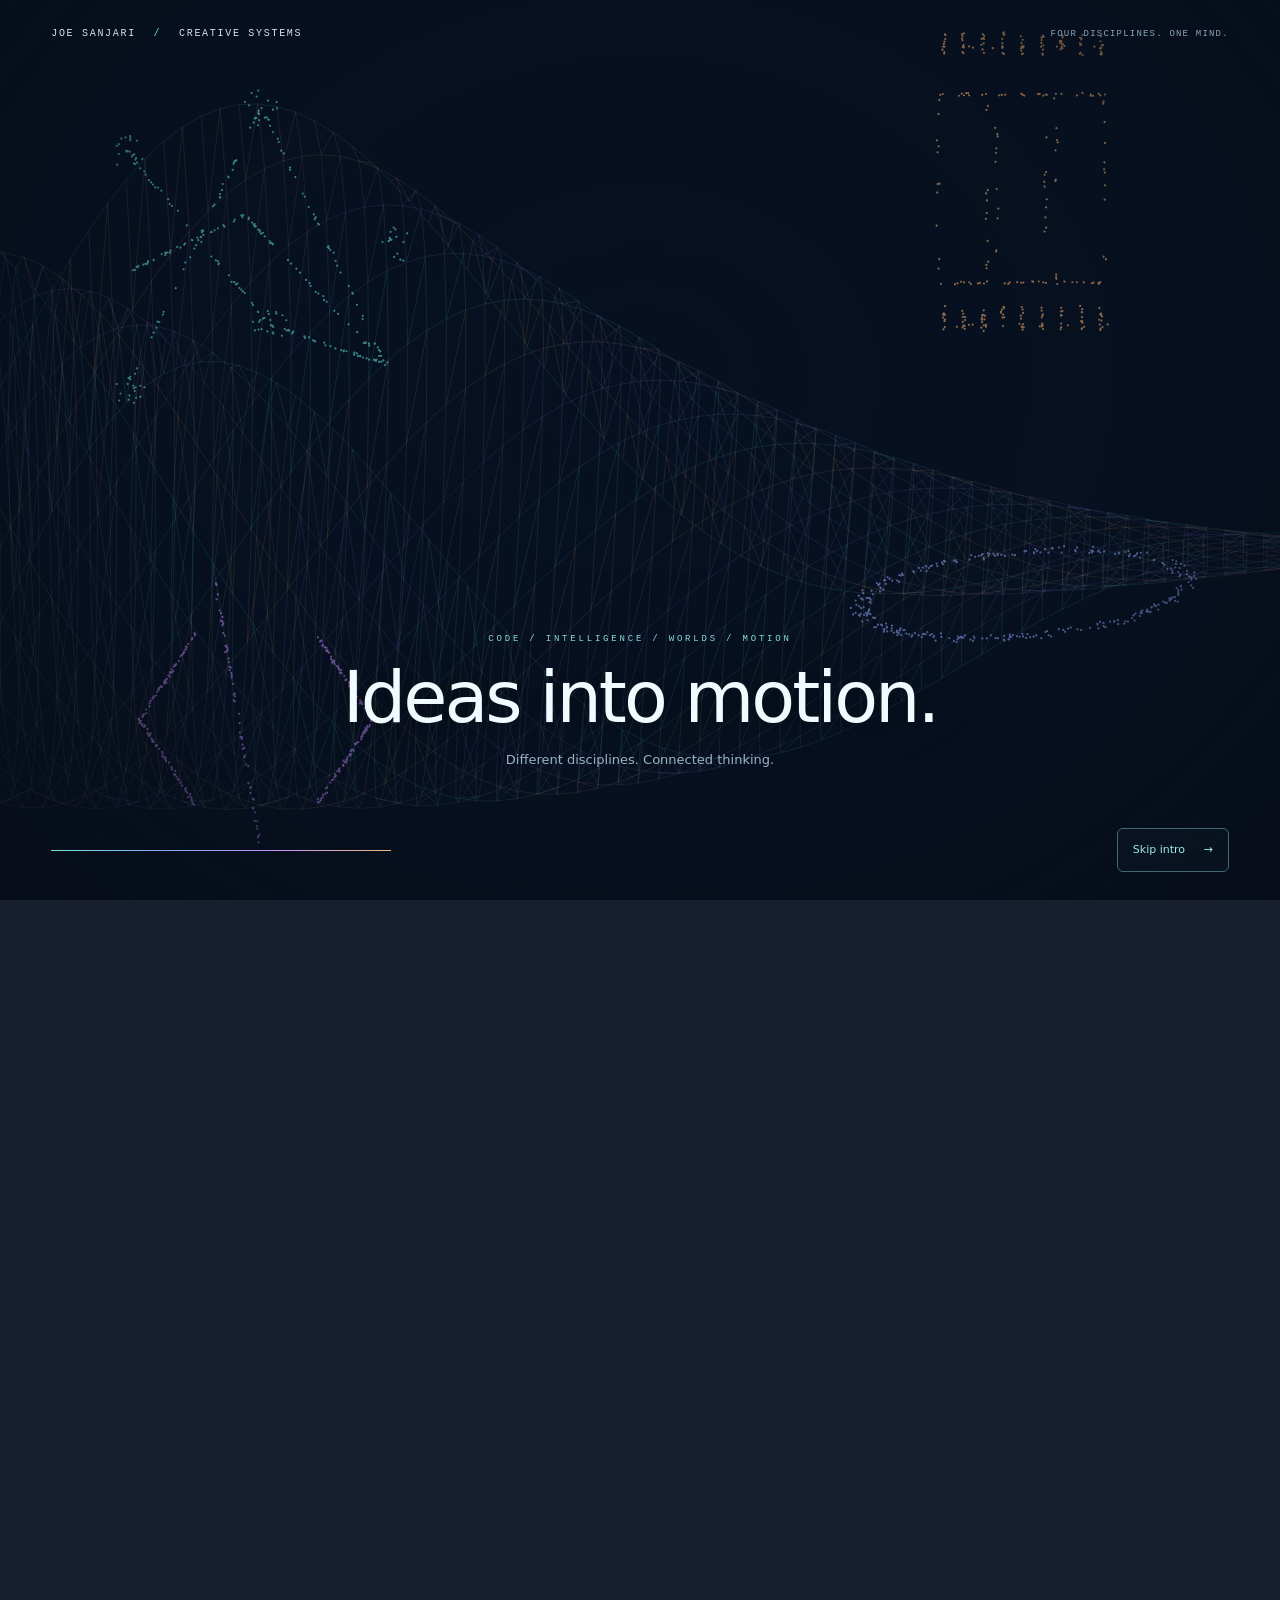
==== index.html @ c4d0b142 "Publish live VESPER PCR lab in Work with verified reference DNA import" ====
<!doctype html>
<html lang="en"><head><meta charset="utf-8"><meta name="viewport" content="width=device-width,initial-scale=1">
<style>html.intro-active{overflow:hidden;background:#151d2e}.intro-active .site-header,.intro-active main,.intro-active .site-footer,.intro-active .skip,.intro-active #gaby-fab{visibility:hidden}</style><script>(() => {
  let seen=false;try{seen=sessionStorage.getItem('joe_intro_seen_motion_v2')==='1';}catch{}
  window.__joeShowIntro=!location.hash&&!seen&&!matchMedia('(prefers-reduced-motion: reduce)').matches&&performance.getEntriesByType('navigation')[0]?.type!=='back_forward';
  if(window.__joeShowIntro)document.documentElement.classList.add('intro-active');
})();</script>
<title>Joe Sanjari — Python & AI Software Developer</title>
<meta name="description" content="Yousef (Joseph) Sanjari, Warsaw. Python development, AI and ML systems, practical problem solving and technical communication. Projects, experience and a general professional CV.">
<meta name="theme-color" content="#171e2e"><meta property="og:title" content="Joe Sanjari — Python & AI Software Developer"><meta property="og:description" content="Python development, AI systems and clear technical communication. Explore Joe’s work and general professional CV."><meta property="og:type" content="website"><meta property="og:url" content="https://josephsjr96.github.io/contact-card/">
<link rel="icon" href="data:image/svg+xml,%3Csvg xmlns='http://www.w3.org/2000/svg' viewBox='0 0 64 64'%3E%3Crect width='64' height='64' rx='14' fill='%2317181f'/%3E%3Ctext x='32' y='44' text-anchor='middle' font-family='Arial' font-size='38' fill='%23c5b5ff'%3EJ%3C/text%3E%3C/svg%3E">
<link rel="stylesheet" href="styles.css?v=20261107-motion2"><script defer src="waves.js?v=20261107-motion2"></script><script defer src="site-config.js?v=20261116-pcr"></script><script defer src="app.js?v=20261107-motion2"></script><script defer src="gaby.js?v=20261116-pcr"></script>
</head><body>
<canvas id="wave-field" aria-hidden="true"></canvas>
<section id="boot" hidden aria-label="Welcome to Joe’s portfolio">
<div class="intro-topline"><p>JOE SANJARI <span>/</span> CREATIVE SYSTEMS</p><span class="intro-edition">FOUR DISCIPLINES. ONE MIND.</span></div>
<div class="discipline-stage" aria-hidden="true">
<figure class="discipline-card discipline-ai"><div class="discipline-card-top"><span>01 / INTELLIGENCE</span><span>✦</span></div><div class="discipline-visual"><img src="media/simon.jpg" width="960" height="540" alt="" decoding="async"><svg viewBox="0 0 100 100"><path d="M20 25 50 15 80 30 75 75 35 85 20 25 75 75 50 15 35 85 80 30 20 25M50 15 48 50 80 30M20 25 48 50 35 85M48 50 75 75"/><g><circle cx="20" cy="25" r="4"/><circle cx="50" cy="15" r="4"/><circle cx="80" cy="30" r="4"/><circle cx="75" cy="75" r="4"/><circle cx="35" cy="85" r="4"/><circle cx="48" cy="50" r="6"/></g></svg></div><figcaption><span>AI &amp; ML</span><small>Models · Inference · Evaluation</small></figcaption></figure>
<figure class="discipline-card discipline-game"><div class="discipline-card-top"><span>02 / PLAY</span><span>↗</span></div><div class="discipline-visual"><img src="media/space-duel/combat.webp" width="1024" height="768" alt="" decoding="async"><svg viewBox="0 0 100 100"><circle cx="50" cy="50" r="25"/><ellipse cx="50" cy="50" rx="45" ry="13" transform="rotate(-25 50 50)"/><path d="m51 25 12 36-13-6-12 8Z"/></svg></div><figcaption><span>Game design</span><small>Systems · Worlds · Game feel</small></figcaption></figure>
<figure class="discipline-card discipline-code"><div class="discipline-card-top"><span>03 / BUILD</span><span>⌘</span></div><div class="discipline-visual"><img src="media/mlops.jpg" width="960" height="540" alt="" decoding="async"><svg viewBox="0 0 100 100"><path d="M32 25 8 50l24 25M68 25l24 25-24 25M61 15 39 85"/></svg></div><figcaption><span>Software</span><small>Python · APIs · Interfaces</small></figcaption></figure>
<figure class="discipline-card discipline-motion"><div class="discipline-card-top"><span>04 / EXPRESSION</span><span>▷</span></div><div class="discipline-visual"><img src="media/water-tank.jpg" width="960" height="540" alt="" decoding="async"><svg viewBox="0 0 100 100"><rect x="9" y="20" width="82" height="60" rx="3"/><path d="M9 33h82M9 67h82M23 20v13m18-13v13m18-13v13m18-13v13M23 67v13m18-13v13m18-13v13m18-13v13m-35-42 19 12-19 12Z"/></svg></div><figcaption><span>Visual stories</span><small>Motion · Diagrams · Communication</small></figcaption></figure>
</div>
<div class="intro-content"><p class="intro-kicker">CODE / INTELLIGENCE / WORLDS / MOTION</p><h2>Ideas into motion.</h2><p class="intro-detail">Different disciplines. Connected thinking.</p></div>
<div class="intro-bottom"><div class="intro-line" aria-hidden="true"></div><button id="intro-skip" type="button">Skip intro <span aria-hidden="true">→</span></button></div>
</section><script>/* A finite welcome, replayable without blocking deep links or reduced motion. */
(() => {
  const intro=document.getElementById('boot'),skip=document.getElementById('intro-skip');
  if(!intro||!skip)return;
  let closed=true,timer=0,returnFocus=null;
  const content=()=>document.querySelectorAll('.site-header,main,.site-footer');
  function lock(){if(!closed)content().forEach(el=>el.inert=true);}
  function dismiss(){
    if(closed)return;closed=true;clearTimeout(timer);
    const hadFocus=intro.contains(document.activeElement);
    intro.hidden=true;document.documentElement.classList.remove('intro-active');
    if(window.__portfolioIntro)window.__portfolioIntro.active=false;
    content().forEach(el=>el.inert=false);
    if(hadFocus)(returnFocus?.isConnected?returnFocus:document.querySelector('.brand'))?.focus({preventScroll:true});
  }
  function open(){
    if(!closed||matchMedia('(prefers-reduced-motion: reduce)').matches)return;
    closed=false;returnFocus=document.activeElement;intro.hidden=false;
    document.documentElement.classList.add('intro-active');
    window.__portfolioIntro={start:performance.now(),duration:6500,active:true};
    try{sessionStorage.setItem('joe_intro_seen_motion_v2','1');}catch{}
    lock();timer=setTimeout(dismiss,6500);
  }
  skip.onclick=dismiss;
  document.addEventListener('keydown',event=>{if(event.key==='Escape')dismiss();});
  document.addEventListener('DOMContentLoaded',lock,{once:true});
  window.addEventListener('hashchange',dismiss);
  window.addEventListener('portfolio:replay-intro',open);
  matchMedia('(prefers-reduced-motion: reduce)').addEventListener('change',event=>{if(event.matches)dismiss();});
  if(window.__joeShowIntro)open();
})();
</script>
<a class="skip" href="#main">Skip to content</a>
<header class="site-header"><div class="container header-inner"><a class="brand" href="#contact"><span class="brand-mark" aria-hidden="true">JS /</span>Joe Sanjari</a><nav aria-label="Main navigation"><a href="#contact">Contact</a><a href="#work">Work</a><a href="#films">Films</a><a href="#cv">CV</a></nav></div></header>
<main id="main" class="container">
<section class="hero" id="contact" aria-labelledby="intro-heading"><div><p class="eyebrow">Python development · AI systems · Problem solving</p><h1 id="intro-heading">Complex problems.<br><span>Useful software.</span></h1><p class="intro">I&#x27;m Yousef (Joseph) Sanjari, a Python and AI developer based in Warsaw. I turn complex technical problems into working tools: APIs, model evaluation systems and interactive applications. My background in IT support keeps the focus on solving the problem and making the result useful to people.</p><div class="actions"><a class="button primary" href="#work">Explore my work <span aria-hidden="true">→</span></a><a class="button" href="cv.pdf" download="Yousef_Sanjari_CV.pdf">Download CV <span aria-hidden="true">↓</span></a></div></div><aside class="contact-card" aria-label="Contact Joe"><h2>Let's talk</h2><p>For roles, projects or a conversation.</p><a href="mailto:josephsanjari1996@gmail.com">Email Joe</a><a href="https://wa.me/48730504025?text=Hi%20Joe%2C%20I%20saw%20your%20portfolio." target="_blank" rel="noopener noreferrer">WhatsApp ↗</a><a href="https://linkedin.com/in/yousef-sanjari-712947207" target="_blank" rel="noopener noreferrer">LinkedIn ↗</a><a href="https://github.com/Josephsjr96" target="_blank" rel="noopener noreferrer">GitHub ↗</a><p class="location">Warsaw, Poland<br><a href="tel:+48730504025">+48 730 504 025</a></p></aside></section>
<section class="content-section" aria-labelledby="strengths-heading"><div class="section-head"><div><h2 id="strengths-heading">What I bring</h2><p>Three strengths that connect my work across software, AI and IT support.</p></div></div><div class="strength-grid"><article class="strength"><h3>Practical problem solving</h3><p>I trace problems through hardware, software and workflows. That approach connects my IT support experience with the developer tools and applications I build today.</p></article><article class="strength"><h3>Systems thinking</h3><p>I connect APIs, data, model evaluation and interfaces, with tests and validation that make it clear what works and what still needs review.</p></article><article class="strength"><h3>Clear technical communication</h3><p>I make complex work easier to understand through dashboards, documentation and visual explainers, drawing on experience helping people with different technical backgrounds.</p></article></div></section>
<section class="content-section" id="work" aria-labelledby="work-heading"><div class="section-head"><div><h2 id="work-heading">Selected work</h2><p>Software development, AI systems and visual communication. Each project shows what I built, how I approached the problem and the scope of the results.</p></div></div><div class="project-grid"><article class="project" id="proj-pcr"><p class="kind">Interactive science &amp; risk analysis</p><h3>VESPER PCR Laboratory</h3><p>A working browser laboratory for loading DNA sequences, exploring simulated PCR/qPCR signals and testing how failed controls invalidate results.</p><p class="note">Imports single-record FASTA or DNA text · Educational simulation; specialist evaluation pending.</p><ul class="tags" aria-label="Technologies and skills"><li>JavaScript</li><li>DNA / FASTA</li><li>Simulation</li><li>Risk analysis</li></ul><a href="samples/pcr/">Open live laboratory <span aria-hidden="true">→</span></a></article><article class="project" id="proj-mlops"><p class="kind">Dashboards &amp; model monitoring</p><h3>Research ML Platform</h3><p>A Streamlit dashboard and Python services for tracking model versions, evaluation results and canary deployments.</p><p class="note">Research prototype · Local validation is separate from production readiness.</p><ul class="tags" aria-label="Technologies and skills"><li>Python</li><li>SQL/SQLite</li><li>Streamlit</li><li>Prometheus</li></ul><a href="samples/research-ml-platform/">Read the case study <span aria-hidden="true">→</span></a></article><article class="project" id="proj-animation"><p class="kind">Creative production tools</p><h3>Animation Production Workspace</h3><p>Flask workflows for storyboards, shots and schedules, alongside a React/TypeScript/PixiJS scene-editor prototype with undo/redo and validated project import/export.</p><p class="note">Production workspace and editor prototypes · Features and validation scope are documented separately.</p><ul class="tags" aria-label="Technologies and skills"><li>Python</li><li>Flask</li><li>React</li><li>TypeScript</li><li>PixiJS</li></ul><a href="https://github.com/Josephsjr96/Animating-platform" target="_blank" rel="noopener noreferrer">View on GitHub <span aria-hidden="true">↗</span><span class="sr-only"> (opens in a new tab)</span></a></article><article class="project" id="proj-rulebox"><p class="kind">Local developer tools</p><h3>Rulebox</h3><p>A Python and SQLite instruction manager with a browser interface, reviewed file updates, backups and stale-preview checks.</p><ul class="tags" aria-label="Technologies and skills"><li>Python</li><li>SQLite</li><li>JavaScript</li></ul><a href="https://github.com/Josephsjr96/rulebox" target="_blank" rel="noopener noreferrer">View on GitHub <span aria-hidden="true">↗</span><span class="sr-only"> (opens in a new tab)</span></a></article></div><details class="more-projects"><summary>More projects</summary><div class="project-grid"><article class="project" id="proj-simon"><p class="kind">Distributed AI · Team project</p><h3>SIMON</h3><p>Contributed to inference workflows across different hardware, signed output receipts and experiments on AMD MI300X.</p><p class="note">A receipt binds a node to its answer; it does not prove which model executed.</p><ul class="tags" aria-label="Technologies and skills"><li>LLM inference</li><li>Verification</li><li>Performance analysis</li></ul><a href="https://github.com/Josephsjr96/SIMON" target="_blank" rel="noopener noreferrer">View on GitHub <span aria-hidden="true">↗</span><span class="sr-only"> (opens in a new tab)</span></a></article><article class="project" id="proj-data-explorer"><p class="kind">Data analysis &amp; reporting</p><h3>Data Explorer</h3><p>A Python dashboard that cleans movie data and presents genre comparisons, summary statistics and ranked tables.</p><p class="note">Academic project · Real movie titles; simulated ratings and financial data.</p><ul class="tags" aria-label="Technologies and skills"><li>Python</li><li>Pandas</li><li>NumPy</li><li>PySide6</li></ul><a href="samples/data-explorer/">Read the case study <span aria-hidden="true">→</span></a></article><article class="project" id="proj-translator"><p class="kind">NLP evaluation &amp; research</p><h3>Multilingual Poetic Translator</h3><p>A research application comparing Persian, German and Polish translations through model outputs, metrics and structured human ratings.</p><p class="note">Engineering tests establish version integrity; linguistic quality review is separate.</p><ul class="tags" aria-label="Technologies and skills"><li>Python</li><li>NLLB-200</li><li>SQLite</li><li>Human evaluation</li></ul><a href="https://github.com/Josephsjr96/NLP-project-Multilanguage-poetic-translator" target="_blank" rel="noopener noreferrer">View on GitHub <span aria-hidden="true">↗</span><span class="sr-only"> (opens in a new tab)</span></a></article><article class="project" id="proj-videos"><p class="kind">Visual communication</p><h3>Technical Explainer Videos</h3><p>Created motion-graphics explainers for MLOps, SIMON and AI Behavior Lab, using animated diagrams, metric panels and captions to explain technical workflows.</p><p class="note">Watch SIMON, Canary MLOps and Water Tank in Project Films.</p><ul class="tags" aria-label="Technologies and skills"><li>Data storytelling</li><li>Motion graphics</li><li>Technical communication</li></ul><a href="#films">Watch project films <span aria-hidden="true">→</span></a></article><article class="project" id="proj-polish"><p class="kind">Language learning</p><h3>Polish A1</h3><p>An offline-capable learning app with everyday dialogues, grammar notes, pronunciation and quizzes.</p><ul class="tags" aria-label="Technologies and skills"><li>JavaScript</li><li>PWA</li><li>Education</li></ul><a href="https://github.com/Josephsjr96/PolishA1-app" target="_blank" rel="noopener noreferrer">View on GitHub <span aria-hidden="true">↗</span><span class="sr-only"> (opens in a new tab)</span></a></article></div></details><section class="game-design" id="game-design" aria-labelledby="game-design-heading"><div class="game-section-head"><div><p class="eyebrow">Interactive experiences</p><h3 id="game-design-heading">Game design</h3></div><p>Where systems, visual storytelling and player experience meet.</p></div><article class="game-project" id="proj-space-duel" aria-labelledby="space-duel-heading"><div class="game-feature-grid"><div class="game-copy"><p class="kind">Independent game project · Desktop arcade</p><h4 id="space-duel-heading">Space Ship Duel</h4><p class="game-tagline">One pilot. Six worlds.<br>A reason to keep flying.</p><p>A Python/Pygame space shooter that connects responsive combat, weapon progression and a six-world frontier journey. Built around readable action, a cinematic opening and clear objectives between encounters.</p><ul class="tags" aria-label="Game technologies and skills"><li>Python</li><li>Pygame CE</li><li>Game design</li><li>Procedural VFX</li></ul><div class="actions"><a class="button primary" href="samples/space-duel/">Read the case study <span aria-hidden="true">→</span></a></div><p class="game-role"><strong>My role</strong>Gameplay programming, interface design, visual direction and testing.</p></div><figure class="game-hero-image"><a href="media/space-duel/combat.webp" target="_blank" rel="noopener noreferrer" aria-label="Open full-size Space Ship Duel combat screenshot (opens in a new tab)"><img src="media/space-duel/combat.webp" width="1024" height="768" loading="lazy" decoding="async" alt="Space Ship Duel in play: a blue interceptor faces three enemy ships above Aurelia, with weapons, hull and sector progress in the HUD."></a><figcaption>Actual Pygame render · Aurelia orbital combat</figcaption></figure></div><div class="game-principles"><div><h5>Combat with clarity</h5><p>Staggered enemy arrivals, separated flight lanes, shields and readable weapon effects keep the action understandable.</p></div><div><h5>A connected player journey</h5><p>A cinematic prologue, mission briefings and five-wave sectors turn isolated fights into a journey across the frontier.</p></div><div><h5>Art that serves the game</h5><p>Distinct generated planets, darkened backdrops and cached visual effects give each world an identity while preserving combat contrast.</p></div></div><div class="game-gallery" aria-label="Space Ship Duel screenshot gallery"><figure><a href="media/space-duel/world-route.webp" target="_blank" rel="noopener noreferrer" aria-label="Open full-size screenshot: The journey (opens in a new tab)"><img src="media/space-duel/world-route.webp" width="1024" height="768" loading="lazy" decoding="async" alt="Six detailed planets connected by the frontier route on the game’s star map."></a><figcaption><strong>The journey</strong><span>Six worlds give the arcade loop a sense of place.</span></figcaption></figure><figure><a href="media/space-duel/helios-briefing.webp" target="_blank" rel="noopener noreferrer" aria-label="Open full-size screenshot: The arrival (opens in a new tab)"><img src="media/space-duel/helios-briefing.webp" width="1024" height="768" loading="lazy" decoding="async" alt="Helios, a red volcanic planet, beside its mission objective and route progress."></a><figcaption><strong>The arrival</strong><span>A destination and an objective before the first shot.</span></figcaption></figure><figure><a href="media/space-duel/sector-clear.webp" target="_blank" rel="noopener noreferrer" aria-label="Open full-size screenshot: The payoff (opens in a new tab)"><img src="media/space-duel/sector-clear.webp" width="1024" height="768" loading="lazy" decoding="async" alt="Aurelia sector completion panel showing score, hull integrity and the approach to Khepri."></a><figcaption><strong>The payoff</strong><span>A clear debrief connects victory to the next world.</span></figcaption></figure></div><p class="game-art-note">Screenshots captured from the game. Planet and nebula artwork created with AI-assisted generation; gameplay effects and interfaces rendered in Pygame.</p></article></section></section>
<section class="content-section" id="films" aria-labelledby="films-heading"><div class="section-head"><div><h2 id="films-heading">Project Films</h2><p>Short visual stories about the systems I build. Choose a film to play; sound starts only when you press play.</p></div></div><div class="film-grid"><article class="film" id="film-simon"><div class="film-meta"><span>Distributed AI inference</span><span>4:28</span></div><h3>SIMON</h3><p>A visual walkthrough of peer-to-peer inference, signed output receipts, hardware comparisons and the limits of verification.</p><video controls playsinline preload="none" poster="media/simon.jpg" aria-label="SIMON project film" aria-describedby="film-note-simon"><source src="media/simon.mp4" type="video/mp4">Your browser does not support embedded video. <a href="media/simon.mp4">Open the MP4</a>.</video><p class="film-note" id="film-note-simon">Team research project · Video created to explain the system and recorded experiments.</p><div class="film-bottom"><details><summary>Video summary</summary><p>Explains how jobs move between clients and nodes, how signed receipts bind outputs, and what performance experiments show. Distinguishes output integrity from proof of model execution.</p></details><a href="media/simon.mp4" download>Download MP4 · 8.6 MB</a></div></article><article class="film" id="film-mlops"><div class="film-meta"><span>Model deployment &amp; monitoring</span><span>0:54</span></div><h3>Canary MLOps</h3><p>An animated explanation of model registration, canary traffic, monitoring and promotion or rollback.</p><video controls playsinline preload="none" poster="media/mlops.jpg" aria-label="Canary MLOps project film" aria-describedby="film-note-mlops"><source src="media/mlops.mp4" type="video/mp4">Your browser does not support embedded video. <a href="media/mlops.mp4">Open the MP4</a>.</video><p class="film-note" id="film-note-mlops">Architecture explainer · Illustrative metric panels are not production performance evidence.</p><div class="film-bottom"><details><summary>Video summary</summary><p>Follows a model through registration and limited candidate traffic, shows monitoring panels, and explains when a deployment can be promoted or rolled back.</p></details><a href="media/mlops.mp4" download>Download MP4 · 9.6 MB</a></div></article><article class="film" id="film-water-tank"><div class="film-meta"><span>Control systems &amp; safety design</span><span>1:00</span></div><h3>Water Tank</h3><p>A motion-graphics presentation of water-level control, failure scenarios and an independent shutdown proposal.</p><video controls playsinline preload="none" poster="media/water-tank.jpg" aria-label="Water Tank project film" aria-describedby="film-note-water-tank"><source src="media/water-tank.mp4" type="video/mp4">Your browser does not support embedded video. <a href="media/water-tank.mp4">Open the MP4</a>.</video><p class="film-note" id="film-note-water-tank">Classroom design proposal · Thresholds and stopping tests are proposed, not measured results.</p><div class="film-bottom"><details><summary>Video summary</summary><p>Shows normal pump hysteresis, sensor and pump failure scenarios, an independent high-level trip, and a proposed stopping test with residual overflow risks.</p></details><a href="media/water-tank.mp4" download>Download MP4 · 3.3 MB</a></div></article></div></section>
<section class="content-section" id="cv" aria-labelledby="cv-heading"><div class="section-head"><div><h2 id="cv-heading">Curriculum vitae</h2><p>Python &amp; AI Software Developer</p></div></div><div class="cv-layout"><aside class="cv-sidebar"><h3>Yousef (Joseph) Sanjari</h3><p>Python, AI systems and practical problem solving.<br>Warsaw, Poland</p><a class="button primary" id="cv-download" href="cv.pdf" download="Yousef_Sanjari_CV.pdf">Download CV <span aria-hidden="true">↓</span></a><small>PDF · One A4 page · Updated November 2026</small></aside><div class="cv-body"><h2 class="print-title" hidden>Yousef (Joseph) Sanjari</h2><h3>Professional Summary</h3><p class="p">Python and AI developer who turns complex technical problems into usable software. Builds APIs, model evaluation tools and interactive applications, drawing on machine learning experience and hands-on IT support. Combines careful troubleshooting and reproducible testing with clear technical communication, from dashboards to visual explainers.</p><h3>Core Skills</h3><p class="skill">Software development: Python, FastAPI, Flask, REST APIs, SQL/SQLite, JavaScript, TypeScript, React</p><p class="skill">AI &amp; data: PyTorch, Transformers, LLM integration, LoRA/PEFT, Pandas, NumPy, model evaluation</p><p class="skill">Engineering practice: Linux, Git, Docker, pytest, HTTP integration testing, monitoring and technical documentation</p><h3>Professional Experience</h3><h4>Machine Learning Developer | NoyanGames | 2025–2026</h4><ul><li>Built player segmentation and classification workflows using gameplay, social and transaction signals; explored LLM-powered personalization and reinforcement-learning-driven event selection.</li></ul><h4>Freelance Software Developer | June 2024–Present</h4><ul><li>Developed Python APIs, interactive interfaces and AI-integrated prototypes for model evaluation, developer tooling and creative production workflows.</li></ul><h4>IT Support | Iran Rahjoo Co., Ahwaz | September 2020–October 2022</h4><ul><li>Diagnosed hardware, software and network faults; coordinated vendors and trained staff, explaining technical solutions to people with different levels of experience.</li></ul><h3>Selected Engineering Projects</h3><h4>Research ML Platform &amp; Multilingual Evaluation | Python, FastAPI, SQLite</h4><ul><li>Built model registration, canary routing, promotion, rollback and artifact verification, with a Streamlit monitoring dashboard. Recorded real NLLB inference across six translation directions; kept linguistic quality review separate from engineering validation.</li></ul><h4>Animation Production Platform / NUVREN Studio | Flask, React, TypeScript, PixiJS</h4><ul><li>Built shot, storyboard and scheduling workflows and a scene editor with undo/redo, validated JSON import/export and standalone HTML export. Combined backend workflows with interactive visual tools.</li></ul><h4>Rulebox | Python, SQLite, JavaScript</h4><ul><li>Built a local instruction manager with reviewed file updates, backups and stale-preview checks; added automated tests and GitHub Actions. Implemented optional local LoRA training and inference tooling.</li></ul><h4>SIMON — Distributed AI Inference | Team Project</h4><ul><li>Contributed to heterogeneous inference workflows, signed output receipts and AMD MI300X experiments; documented what the verification could and could not establish.</li></ul><h3>Technical Communication</h3><p class="p">Created motion-graphics explainers for MLOps, SIMON and AI Behavior Lab using animated system diagrams, metric panels and captions. Built data-analysis dashboards that turn raw records into charts, comparisons and readable summaries.</p><h3>Education</h3><p class="edu">M.Eng. Computer Engineering — Applied Data Science &amp; AI | Vistula University, Warsaw | 2026–expected 2028</p><p class="edu">B.A. Computer Software Engineering | Jahrom University | 2021–2024</p><p class="edu">Associate Degree, IT | University of Applied Sciences and Technology | 2016–2019</p><h3>Languages &amp; Certifications</h3><p class="p">English C1 | Persian &amp; Arabic (native) | German A2 | Polish A1</p><p class="p">CompTIA A+ (2023) | TCP/IP, EDSO (2022) | Hardware Repair (2019)</p></div></div></section>
</main><footer class="site-footer"><div class="container footer-inner"><span>Yousef (Joseph) Sanjari · Warsaw</span><div class="footer-links"><button id="replay-intro" type="button" hidden>Replay intro</button><button id="motion-toggle" type="button" aria-pressed="false" hidden>Pause waves</button><a href="mailto:josephsanjari1996@gmail.com">Email</a><a href="https://github.com/Josephsjr96" target="_blank" rel="noopener noreferrer">GitHub ↗</a><a href="cv.pdf" download="Yousef_Sanjari_CV.pdf">Download CV</a></div></div></footer>
</body></html>
---- styles.css ----
:root{color-scheme:dark;--bg:#171e2e;--surface:#232e44;--text:#f3f6ff;--muted:#bdc9df;--line:#3c4d69;--accent:#9fe9e8;--button:#9fe9e8;--ink:#102c36;--wave-cyan:95,224,220;--wave-blue:124,157,255;--wave-violet:187,143,250;font-family:Inter,ui-sans-serif,system-ui,-apple-system,BlinkMacSystemFont,"Segoe UI",sans-serif;font-synthesis:none}
*{box-sizing:border-box}html{scroll-behavior:smooth;scroll-padding-top:100px}body{margin:0;background:var(--bg);color:var(--text);font-size:16px;line-height:1.65}a{color:inherit;text-underline-offset:4px}button,input,textarea{font:inherit}button,a{-webkit-tap-highlight-color:transparent}button{cursor:pointer}a:focus-visible,button:focus-visible,input:focus-visible,textarea:focus-visible,summary:focus-visible{outline:3px solid var(--accent);outline-offset:5px}[hidden]{display:none!important}.container{width:min(100% - 48px,1000px);margin-inline:auto}.skip{position:fixed;top:-100px;left:16px;z-index:100;background:var(--accent);color:var(--ink);padding:10px 16px}.skip:focus{top:12px}.site-header{position:sticky;top:0;z-index:20;background:#171e2ef2;border-bottom:1px solid var(--line);backdrop-filter:blur(12px)}.header-inner{display:flex;align-items:center;justify-content:space-between;gap:16px;min-height:80px}.brand{font-size:17px;font-weight:650;letter-spacing:-.5px;text-decoration:none}.brand-mark{color:var(--accent);margin-right:10px}nav{display:flex;gap:6px}nav a{padding:9px 13px;text-decoration:none;color:var(--muted);font-size:14px;border-radius:7px}nav a:hover,nav a[aria-current]{background:#2b4054;color:#b5f4ed}.hero{padding:76px 0 66px;display:grid;grid-template-columns:1fr 250px;gap:64px;align-items:start}.eyebrow{font-size:12px;letter-spacing:1.5px;text-transform:uppercase;color:var(--accent);font-weight:650;margin:0 0 18px}h1{font-size:clamp(36px,5.2vw,58px);font-weight:600;letter-spacing:-2.2px;line-height:1.1;margin:0 0 24px}h1 span{color:#bfc0ff}.intro{font-size:17px;max-width:620px;color:var(--muted);margin:0 0 26px}.actions{display:flex;gap:12px;flex-wrap:wrap}.button{min-height:44px;display:inline-flex;align-items:center;justify-content:center;gap:10px;padding:10px 17px;border:1px solid var(--line);border-radius:7px;text-decoration:none;font-size:14px;font-weight:600;background:transparent;color:var(--text)}.button:hover{background:#2c3d56;border-color:#83b9cc}.button.primary{background:linear-gradient(115deg,#8ee8d9,#a4c9ff);border-color:#a9e7ec;color:var(--ink);box-shadow:0 4px 22px #5ed7db13}.button.primary:hover{background:linear-gradient(115deg,#a8f1e5,#b9d7ff)}.contact-card{border-left:1px solid var(--line);padding-left:28px;margin-top:9px}.contact-card h2{font-size:14px;font-weight:600;margin:0 0 8px}.contact-card p{font-size:13px;color:var(--muted);margin:0 0 18px}.contact-card a{font-size:14px;display:table;margin:10px 0;overflow-wrap:anywhere}.contact-card .location{margin-top:20px;font-size:12px}section.content-section{padding:48px 0;border-top:1px solid var(--line)}.section-head{display:flex;align-items:start;justify-content:space-between;gap:20px;margin-bottom:26px}.section-head h2{font-size:28px;line-height:1.2;font-weight:600;letter-spacing:-.8px;margin:0 0 10px}.section-head p{color:var(--muted);font-size:14px;margin:0;max-width:620px}.project-grid{display:grid;grid-template-columns:repeat(2,minmax(0,1fr));gap:16px}.project{padding:24px;background:var(--surface);border:1px solid var(--line);border-radius:10px;display:flex;flex-direction:column;min-width:0}.project .kind{font-size:11px;letter-spacing:.6px;text-transform:uppercase;color:var(--accent);margin:0 0 10px}.project h3{font-size:19px;font-weight:600;line-height:1.3;margin:0 0 12px;letter-spacing:-.4px}.project p{font-size:14px;color:var(--muted);margin:0 0 15px}.project .note{font-size:12px;color:var(--muted)}.tags{list-style:none;display:flex;gap:6px 13px;flex-wrap:wrap;padding:0;margin:0 0 22px;color:#c9d6f0;font-size:12px}.project>a{margin-top:auto;font-size:13px;font-weight:600;color:var(--accent);width:fit-content}.more-projects{margin-top:20px}.more-projects summary{color:var(--muted);cursor:pointer;padding:10px 0;width:fit-content;font-size:14px}.more-projects .project-grid{margin-top:16px}.cv-layout{display:grid;grid-template-columns:220px 1fr;gap:48px}.cv-sidebar{font-size:13px;color:var(--muted)}.cv-sidebar h3{color:var(--text);font-size:16px;margin:0 0 8px;font-weight:600}.cv-sidebar p{margin:0 0 20px}.cv-sidebar .button{width:100%}.cv-sidebar small{display:block;margin-top:8px}.cv-body{min-width:0}.cv-body h3{font-size:12px;font-weight:650;letter-spacing:1px;text-transform:uppercase;color:var(--accent);margin:28px 0 12px}.cv-body h3:first-child{margin-top:0}.cv-body h4{font-size:14px;margin:20px 0 6px;font-weight:650;line-height:1.5}.cv-body p,.cv-body li{color:var(--muted);font-size:14px;margin:0 0 9px}.cv-body ul{padding-left:18px;margin:0}.cv-body .skill{font-weight:650;color:var(--text);font-size:13px}.site-footer{border-top:1px solid var(--line);padding:30px 0 95px;color:var(--muted);font-size:12px}.footer-inner{display:flex;justify-content:space-between;gap:16px}.footer-inner a{margin-left:18px}.case-study{max-width:740px;padding-block:50px 80px}.case-study .back{display:inline-block;color:var(--accent);font-size:14px;margin-bottom:32px}.case-study h1{font-size:40px;letter-spacing:-1.2px}.case-study h2{font-size:20px;font-weight:600;margin:36px 0 12px}.case-study p,.case-study li{color:var(--muted);font-size:15px}.case-study .facts{display:grid;grid-template-columns:repeat(3,1fr);gap:12px;margin:28px 0}.fact{border:1px solid var(--line);padding:18px;border-radius:8px}.fact strong{font-size:27px;color:var(--text);display:block}.fact span{font-size:12px;color:var(--muted)}.case-study .callout{padding:18px;border-left:3px solid var(--accent);background:var(--surface);margin:24px 0}.case-study img{display:block;max-width:100%;border:1px solid var(--line);border-radius:8px}.case-study figcaption{font-size:12px;color:var(--muted);margin-top:8px}.case-study figure{margin:28px 0}.case-study code{font-size:.9em;overflow-wrap:anywhere}.case-study .actions{margin-top:28px}
@media(max-width:760px){.container{width:min(100% - 36px,1000px)}.hero{grid-template-columns:1fr;gap:36px;padding:48px 0}.contact-card{padding-left:0;border-left:0;border-top:1px solid var(--line);padding-top:20px;display:flex;flex-wrap:wrap;gap:6px 20px}.contact-card h2,.contact-card p{width:100%;margin:0 0 4px}.contact-card a{margin:4px 0}.contact-card .location{margin:4px 0 0}.cv-layout{grid-template-columns:1fr;gap:30px}.cv-sidebar .button{width:auto}.cv-sidebar p{margin-bottom:12px}.cv-sidebar small{display:inline;margin-left:10px}.section-head{flex-wrap:wrap}.footer-inner{flex-direction:column}.footer-inner a{margin:0 18px 0 0}}
@media(max-width:520px){.header-inner{min-height:68px;gap:8px}.brand{font-size:14px}.brand-mark{margin-right:5px}nav{gap:0}nav a{font-size:13px;padding:8px 10px}.project-grid{grid-template-columns:1fr}.hero{padding-top:38px}h1{letter-spacing:-1.3px}.project{padding:21px}.case-study .facts{grid-template-columns:1fr}.fact{padding:12px 18px;display:flex;gap:14px;align-items:center}.fact strong{font-size:22px}.cv-sidebar small{display:block;margin:8px 0 0}section.content-section{padding:36px 0}.section-head h2{font-size:25px}.button{padding:10px 14px}}
@media(prefers-reduced-motion:reduce){html{scroll-behavior:auto}*,*::before,*::after{animation:none!important;transition:none!important}}
@media print{@page{size:A4;margin:12mm}body{background:white;color:#111;font-size:10pt}.site-header,.skip,.hero,#work,.site-footer,.cv-sidebar,.section-head,.gaby-launcher,#gaby-fab,#gaby-panel,#gaby-overlay{display:none!important}.container{width:100%}section.content-section{padding:0;border:0}.cv-layout{display:block}.cv-body h3{color:#333;margin:14px 0 6px;font-size:10pt}.cv-body h4{margin:9px 0 4px;font-size:10pt;break-after:avoid}.cv-body p,.cv-body li,.cv-body .skill{font-size:9pt;color:#111}.cv-body h3{break-after:avoid}.print-title{display:block!important;font-size:20pt;margin:0 0 8px}}
.sr-only{position:absolute;width:1px;height:1px;padding:0;margin:-1px;overflow:hidden;clip:rect(0,0,0,0);white-space:nowrap;border:0}
.strength-grid{display:grid;grid-template-columns:repeat(3,minmax(0,1fr));gap:24px}.strength{border-top:2px solid var(--accent);padding-top:16px;min-width:0}.strength h3{font-size:17px;line-height:1.4;margin:0 0 10px;font-weight:600}.strength p{font-size:14px;line-height:1.7;margin:0;color:var(--muted)}@media(max-width:700px){.strength-grid{grid-template-columns:1fr;gap:26px}}
/* Nix's quiet neural-wave field, with an opaque surface behind long-form text. */
#wave-field{position:fixed;inset:0;width:100%;height:100%;z-index:-1;pointer-events:none;opacity:.78}body{isolation:isolate}.hero{position:relative}.hero::before{content:"";position:absolute;inset:0 -24px;z-index:-1;background:linear-gradient(90deg,#171e2ecc,#171e2e80 68%,#171e2e99);pointer-events:none}.project{background:linear-gradient(145deg,#27334af5,#202b40f5);border-color:#43516b;box-shadow:inset 0 1px #ffffff06}.project:hover{border-color:#6b9eaf}#cv{position:relative;background:#1a2436ed;border-radius:8px}.film-grid{display:grid;grid-template-columns:1fr;gap:28px}.film{border:1px solid var(--line);border-radius:10px;background:linear-gradient(145deg,#27334af5,#202b40f5);padding:24px;min-width:0}.film-meta{display:flex;justify-content:space-between;gap:16px;font-size:11px;letter-spacing:.6px;text-transform:uppercase;color:var(--accent);margin-bottom:10px}.film h3{font-size:22px;margin:0 0 8px;letter-spacing:-.4px;font-weight:600}.film>p{color:var(--muted);font-size:14px;margin:0 0 18px;max-width:760px}.film video{display:block;width:100%;aspect-ratio:16/9;border:1px solid var(--line);border-radius:6px;background:#121c2c}.film .film-note{font-size:12px;margin:14px 0;color:var(--muted)}.film-bottom{display:flex;justify-content:space-between;gap:16px;align-items:start;font-size:12px}.film-bottom details{max-width:660px}.film-bottom summary{cursor:pointer;color:var(--accent);width:fit-content;min-height:32px}.film-bottom p{color:var(--muted);margin:8px 0;line-height:1.65;font-size:13px}.film-bottom>a{white-space:nowrap;color:var(--accent);padding-top:2px;min-height:32px}.footer-links{display:flex;align-items:center;flex-wrap:wrap;gap:18px}.footer-links a{margin:0}.footer-links button{border:0;background:transparent;color:var(--muted);font-size:12px;min-height:36px;padding:0;text-decoration:underline;text-underline-offset:4px}html.intro-active{overflow:hidden}.intro-active #gaby-fab,.intro-active .skip{visibility:hidden}#boot{position:fixed;inset:0;z-index:100;background:radial-gradient(ellipse at 50% 60%,#254250,#151d2e 70%);display:flex;align-items:center;justify-content:center;padding:28px;color:#effbff}.intro-content{width:min(100%,460px)}.intro-kicker{font:500 12px ui-monospace,monospace;letter-spacing:2px;color:var(--accent);margin:0 0 24px}.intro-content h2{font-size:clamp(30px,7vw,48px);font-weight:500;letter-spacing:-1.6px;line-height:1.15;margin:0 0 18px}.intro-detail{font-size:14px;color:var(--muted);margin:0 0 30px}.intro-line{height:1px;background:#3a5966;overflow:hidden;margin:0 0 26px}.intro-line::after{content:"";display:block;height:100%;width:100%;background:linear-gradient(90deg,#8ee8d9,#b9a3ff);transform-origin:left;animation:intro-line 6.5s ease-out both}#intro-skip{border:1px solid #5a8896;border-radius:6px;background:transparent;color:var(--accent);font-size:13px;padding:10px 16px;min-height:44px}@keyframes intro-line{from{transform:scaleX(0)}to{transform:scaleX(1)}}
@media(min-width:1000px){.film{display:grid;grid-template-columns:1fr 1.5fr;column-gap:32px;align-items:start}.film-meta,.film h3,.film>p{grid-column:1}.film video{grid-column:2;grid-row:1/5}.film .film-note{grid-column:1;grid-row:4}.film-bottom{grid-column:1/-1;margin-top:18px}}
@media(max-width:520px){.header-inner{flex-wrap:wrap;gap:0;padding:10px 0 8px}.brand{width:100%;margin-bottom:4px}nav{width:100%;justify-content:space-between}nav a{padding:7px 14px;min-height:36px}.film{padding:18px}.film-bottom{flex-direction:column;gap:4px}.hero::before{inset:0 -18px}.footer-links{gap:8px 18px}}
@media(prefers-reduced-motion:reduce){.intro-line::after{animation:none}}
@media print{#boot,#wave-field,#films,#motion-toggle{display:none!important}}
/* Game design stays inside Work, with real renders and a readable case study. */
.game-design{margin-top:48px;padding-top:40px;border-top:1px solid var(--line);scroll-margin-top:105px}.game-section-head{display:flex;justify-content:space-between;align-items:end;gap:28px;margin-bottom:25px}.game-section-head .eyebrow{font-size:10px;margin-bottom:8px}.game-section-head h3{font-size:28px;letter-spacing:-.8px;line-height:1.2;margin:0;font-weight:600}.game-section-head>p{color:var(--muted);font-size:13px;max-width:270px;margin:0}.game-project{border:1px solid #496276;border-radius:12px;overflow:hidden;background:linear-gradient(145deg,#202d43f5,#131e31f5)}.game-feature-grid{display:grid;grid-template-columns:.9fr 1.1fr;align-items:center;gap:30px;padding:30px}.game-copy{min-width:0}.game-copy .kind{font-size:10px;letter-spacing:.7px;text-transform:uppercase;color:var(--accent);margin:0 0 12px}.game-copy h4{font-size:30px;letter-spacing:-1px;line-height:1.15;margin:0 0 14px;font-weight:600}.game-copy .game-tagline{font-size:19px;line-height:1.4;color:#d1c6fa;margin:0 0 16px}.game-copy>p{font-size:13px;color:var(--muted);margin:0 0 18px}.game-copy .tags{font-size:11px;margin-bottom:20px}.game-copy .game-role{font-size:11px;line-height:1.7;margin:20px 0 0}.game-role strong{display:block;color:var(--text);font-weight:600;margin-bottom:3px}.game-project figure{margin:0;min-width:0}.game-project img{width:100%;height:auto;display:block;aspect-ratio:4/3;border-radius:6px;border:1px solid #3c5069}.game-project figure>a{display:block;border-radius:6px}.game-project figure>a:hover img{border-color:var(--accent)}.game-hero-image figcaption{font-size:10px;color:var(--muted);margin-top:10px}.game-principles{display:grid;grid-template-columns:repeat(3,minmax(0,1fr));gap:28px;margin:0 30px;padding:25px 0;border-top:1px solid var(--line);border-bottom:1px solid var(--line)}.game-principles h5{font-size:13px;color:var(--text);font-weight:600;margin:0 0 9px}.game-principles p{font-size:12px;line-height:1.8;color:var(--muted);margin:0}.game-gallery{display:grid;grid-template-columns:repeat(3,minmax(0,1fr));gap:16px;padding:28px 30px 22px}.game-gallery figcaption{font-size:11px;line-height:1.6;padding-top:11px;color:var(--muted)}.game-gallery figcaption strong{display:block;color:var(--text);font-size:12px;font-weight:600;margin-bottom:3px}.game-art-note{font-size:10px;line-height:1.7;color:var(--muted);margin:0;padding:0 30px 24px}.game-case{max-width:960px}.game-case h1{font-size:clamp(35px,5vw,54px);line-height:1.1;max-width:750px}.game-case .case-lede{max-width:730px;font-size:18px}.game-case .case-meta{display:grid;grid-template-columns:repeat(3,1fr);gap:24px;padding:24px 0;margin:28px 0;border-top:1px solid var(--line);border-bottom:1px solid var(--line)}.case-meta dt{font-size:11px;text-transform:uppercase;letter-spacing:.8px;color:var(--accent);margin-bottom:8px}.case-meta dd{font-size:13px;color:var(--muted);margin:0}.game-case .case-columns{display:grid;grid-template-columns:1fr 1fr;gap:35px}.game-case .case-columns h2{margin-top:10px}.game-case .case-gallery{display:grid;grid-template-columns:1fr 1fr;gap:24px}.game-case .case-gallery figure{margin:5px 0 24px}.game-case .case-gallery a{display:block}.game-case .case-footer{margin-top:40px;padding-top:25px;border-top:1px solid var(--line)}
@media(max-width:820px){.game-feature-grid{grid-template-columns:1fr;gap:25px}.game-copy h4{font-size:32px}.game-copy>p{max-width:600px}.game-copy .game-role{margin-top:15px}.game-principles{gap:20px}.game-gallery{gap:13px}}
@media(max-width:600px){.game-design{margin-top:32px;padding-top:30px}.game-section-head{display:block}.game-section-head h3{font-size:25px}.game-section-head>p{margin-top:12px;max-width:none}.game-feature-grid{padding:22px;gap:24px}.game-principles{grid-template-columns:1fr;margin:0 22px;padding:22px 0;gap:20px}.game-gallery{grid-template-columns:1fr;padding:22px;gap:24px}.game-gallery figcaption{font-size:12px}.game-art-note{padding:0 22px 22px;font-size:11px}.game-copy h4{font-size:29px}.game-case .case-meta{grid-template-columns:1fr;gap:18px}.game-case .case-columns,.game-case .case-gallery{grid-template-columns:1fr;gap:10px}.game-case .case-lede{font-size:16px}}
@media print{.game-design{display:none!important}}
.game-case img{width:100%;height:auto;aspect-ratio:4/3}
/* Multidisciplinary card theatre: original project imagery over Nix's field. */
#wave-field{opacity:.92}.intro-active #wave-field{z-index:100;opacity:1}.intro-active #boot{background:radial-gradient(ellipse at 50% 42%,#070d1700 0%,#070d1720 55%,#070d17c9 100%)}
#boot{display:block;padding:0;perspective:1200px;overflow:hidden;background:#071121}.intro-topline{position:absolute;left:4vw;right:4vw;top:28px;display:flex;align-items:center;justify-content:space-between;gap:20px;z-index:5;font:10px ui-monospace,monospace;letter-spacing:1.7px;color:#d1e2ee}.intro-topline p{margin:0}.intro-topline p span{color:#71e4dc;padding:0 10px}.intro-edition{color:#8ba4b8;font-size:9px;letter-spacing:1.2px}.discipline-stage{position:absolute;inset:0;perspective:1400px;transform-style:preserve-3d;pointer-events:none}.discipline-card{--x:0px;--y:0px;--r:0deg;--yaw:0deg;--delay:0ms;--card-color:104,233,222;position:absolute;left:50%;top:43%;width:clamp(190px,20vw,310px);height:clamp(260px,28vw,405px);margin:0;border:1px solid rgba(var(--card-color),.55);border-radius:12px;overflow:hidden;transform-style:preserve-3d;background:linear-gradient(145deg,rgba(var(--card-color),.13),#0c1723ee 70%);box-shadow:0 35px 90px #0007,0 0 45px rgba(var(--card-color),.07),inset 0 1px #ffffff19;animation:discipline-arrive calc(6.5s - var(--delay)) cubic-bezier(.19,1,.22,1) both;animation-delay:var(--delay);will-change:transform,opacity}.discipline-ai{--x:-145%;--y:-51%;--r:-13deg;--yaw:20deg;--delay:0ms}.discipline-game{--x:-80%;--y:-61%;--r:-5deg;--yaw:10deg;--delay:850ms;--card-color:126,165,255}.discipline-code{--x:-10%;--y:-53%;--r:7deg;--yaw:-12deg;--delay:1700ms;--card-color:197,147,255}.discipline-motion{--x:57%;--y:-44%;--r:15deg;--yaw:-22deg;--delay:2550ms;--card-color:255,191,121}.discipline-card-top{position:relative;display:flex;align-items:center;justify-content:space-between;padding:16px 16px 10px;font:8px ui-monospace,monospace;letter-spacing:1.1px;color:rgb(var(--card-color));z-index:2}.discipline-card-top>span:last-child{font-size:18px}.discipline-visual{position:absolute;left:0;right:0;top:45px;bottom:67px;overflow:hidden}.discipline-visual:after{content:'';position:absolute;inset:0;background:linear-gradient(180deg,#07112111,#07112122 45%,#071121c9);border-top:1px solid rgba(var(--card-color),.15)}.discipline-visual img{position:absolute;inset:0;width:100%;height:100%;object-fit:cover;opacity:.48;filter:saturate(.7);transform:scale(1.03)}.discipline-game .discipline-visual img{opacity:.8;object-position:75% 40%}.discipline-visual svg{position:absolute;width:44%;height:auto;left:28%;top:24%;z-index:1;fill:none;stroke:rgb(var(--card-color));stroke-width:1.2;filter:drop-shadow(0 0 12px rgba(var(--card-color),.8))}.discipline-ai svg circle{fill:#102b37;stroke-width:1.7}.discipline-card figcaption{position:absolute;left:17px;right:12px;bottom:18px;z-index:3}.discipline-card figcaption>span{display:block;color:#e8f3fa;font-size:clamp(17px,1.6vw,23px);font-weight:550;letter-spacing:-.6px;line-height:1.3}.discipline-card small{display:block;font-size:8px;color:rgb(var(--card-color));margin-top:6px;letter-spacing:.3px}#boot .intro-content{position:absolute;left:0;right:0;bottom:14%;width:auto;text-align:center;padding:0 25px;z-index:4;animation:intro-message 6.5s ease both;pointer-events:none}#boot .intro-kicker{font-size:9px;letter-spacing:2.8px;margin-bottom:16px;color:#89dcd8}#boot .intro-content h2{font-size:clamp(35px,5.6vw,78px);letter-spacing:-3px;line-height:1.05;margin:0 0 13px;font-weight:500;text-shadow:0 3px 35px #0008}#boot .intro-detail{font-size:13px;color:#9bb2c6;margin:0}.intro-bottom{position:absolute;bottom:28px;left:4vw;right:4vw;display:flex;align-items:center;gap:28px;z-index:5}.intro-bottom .intro-line{flex:1;margin:0;background:#254151;max-width:340px}.intro-bottom #intro-skip{margin-left:auto;border-color:#446776;background:#0b1725a8;font-size:11px;padding:9px 15px;backdrop-filter:blur(8px)}.intro-bottom #intro-skip span{margin-left:15px}.intro-line::after{background:linear-gradient(90deg,#73e8dd,#80a6ff,#c693fa,#efbb79)}
@keyframes discipline-arrive{0%{opacity:0;transform:translate3d(calc(var(--x) * 2.6),calc(var(--y) * 1.5),-850px) rotateZ(calc(var(--r) * 2.4)) rotateY(var(--yaw)) scale(.7)}10%{opacity:1;transform:translate3d(var(--x),var(--y),0) rotateZ(var(--r)) rotateY(var(--yaw)) scale(1)}64%{opacity:1;transform:translate3d(var(--x),calc(var(--y) - 12%),45px) rotateZ(calc(var(--r) * .8)) rotateY(calc(var(--yaw) * .7)) scale(1.025)}91%,100%{opacity:0;transform:translate3d(-50%,-45%,-1150px) rotateZ(0) rotateY(0) scale(.18)}}
@keyframes intro-message{0%,15%{opacity:0;transform:translateY(14px)}35%,85%{opacity:1;transform:translateY(0)}100%{opacity:1;transform:translateY(-4px)}}
@media(min-width:1800px){.discipline-card{width:310px;height:405px}.discipline-ai{--x:-170%}.discipline-game{--x:-90%}.discipline-code{--x:-5%}.discipline-motion{--x:78%}}
@media(max-width:700px){.intro-topline{top:20px;font-size:8px;letter-spacing:1px}.intro-edition{display:none}.discipline-card{width:38vw;height:clamp(168px,25vh,235px);top:39%;border-radius:8px}.discipline-ai{--x:-104%;--y:-105%;--r:-10deg;--yaw:12deg}.discipline-game{--x:8%;--y:-93%;--r:9deg;--yaw:-12deg}.discipline-code{--x:-104%;--y:12%;--r:-7deg;--yaw:10deg}.discipline-motion{--x:7%;--y:17%;--r:11deg;--yaw:-14deg}.discipline-card-top{padding:9px 9px 5px;font-size:6px;letter-spacing:.3px}.discipline-card-top>span:last-child{font-size:12px}.discipline-visual{top:28px;bottom:48px}.discipline-visual svg{width:38%;left:31%;top:20%}.discipline-card figcaption{left:10px;bottom:11px;right:4px}.discipline-card figcaption>span{font-size:14px;letter-spacing:-.4px}.discipline-card small{font-size:5.8px;letter-spacing:0;margin-top:4px}#boot .intro-content{bottom:13%;padding:0 16px}#boot .intro-content h2{font-size:clamp(33px,8vw,48px);letter-spacing:-1.6px}#boot .intro-kicker{font-size:6px;letter-spacing:1.3px;margin-bottom:12px}#boot .intro-detail{font-size:10px}.intro-bottom{bottom:20px;gap:20px}.intro-bottom .intro-line{max-width:140px}.intro-bottom #intro-skip{font-size:10px;padding:7px 12px}}
@media(max-height:600px) and (min-width:701px){.discipline-card{height:230px;width:180px;top:43%}.intro-topline{top:16px}#boot .intro-content{bottom:11%}#boot .intro-content h2{font-size:38px}.intro-bottom{bottom:14px}.discipline-card figcaption>span{font-size:16px}}
@media(prefers-reduced-motion:reduce){.discipline-card,#boot .intro-content{animation:none!important}.discipline-stage{display:none}}
@media print{#replay-intro{display:none!important}}
@media(min-width:701px){.discipline-ai{--x:-155%}.discipline-game{--x:-85%}.discipline-code{--x:12%}.discipline-motion{--x:90%}}
@media(min-width:1800px){.discipline-ai{--x:-170%}.discipline-game{--x:-90%}.discipline-code{--x:8%}.discipline-motion{--x:95%}}
.discipline-stage{transform-style:flat}.discipline-ai{z-index:1}.discipline-game{z-index:2}.discipline-code{z-index:3}.discipline-motion{z-index:4}
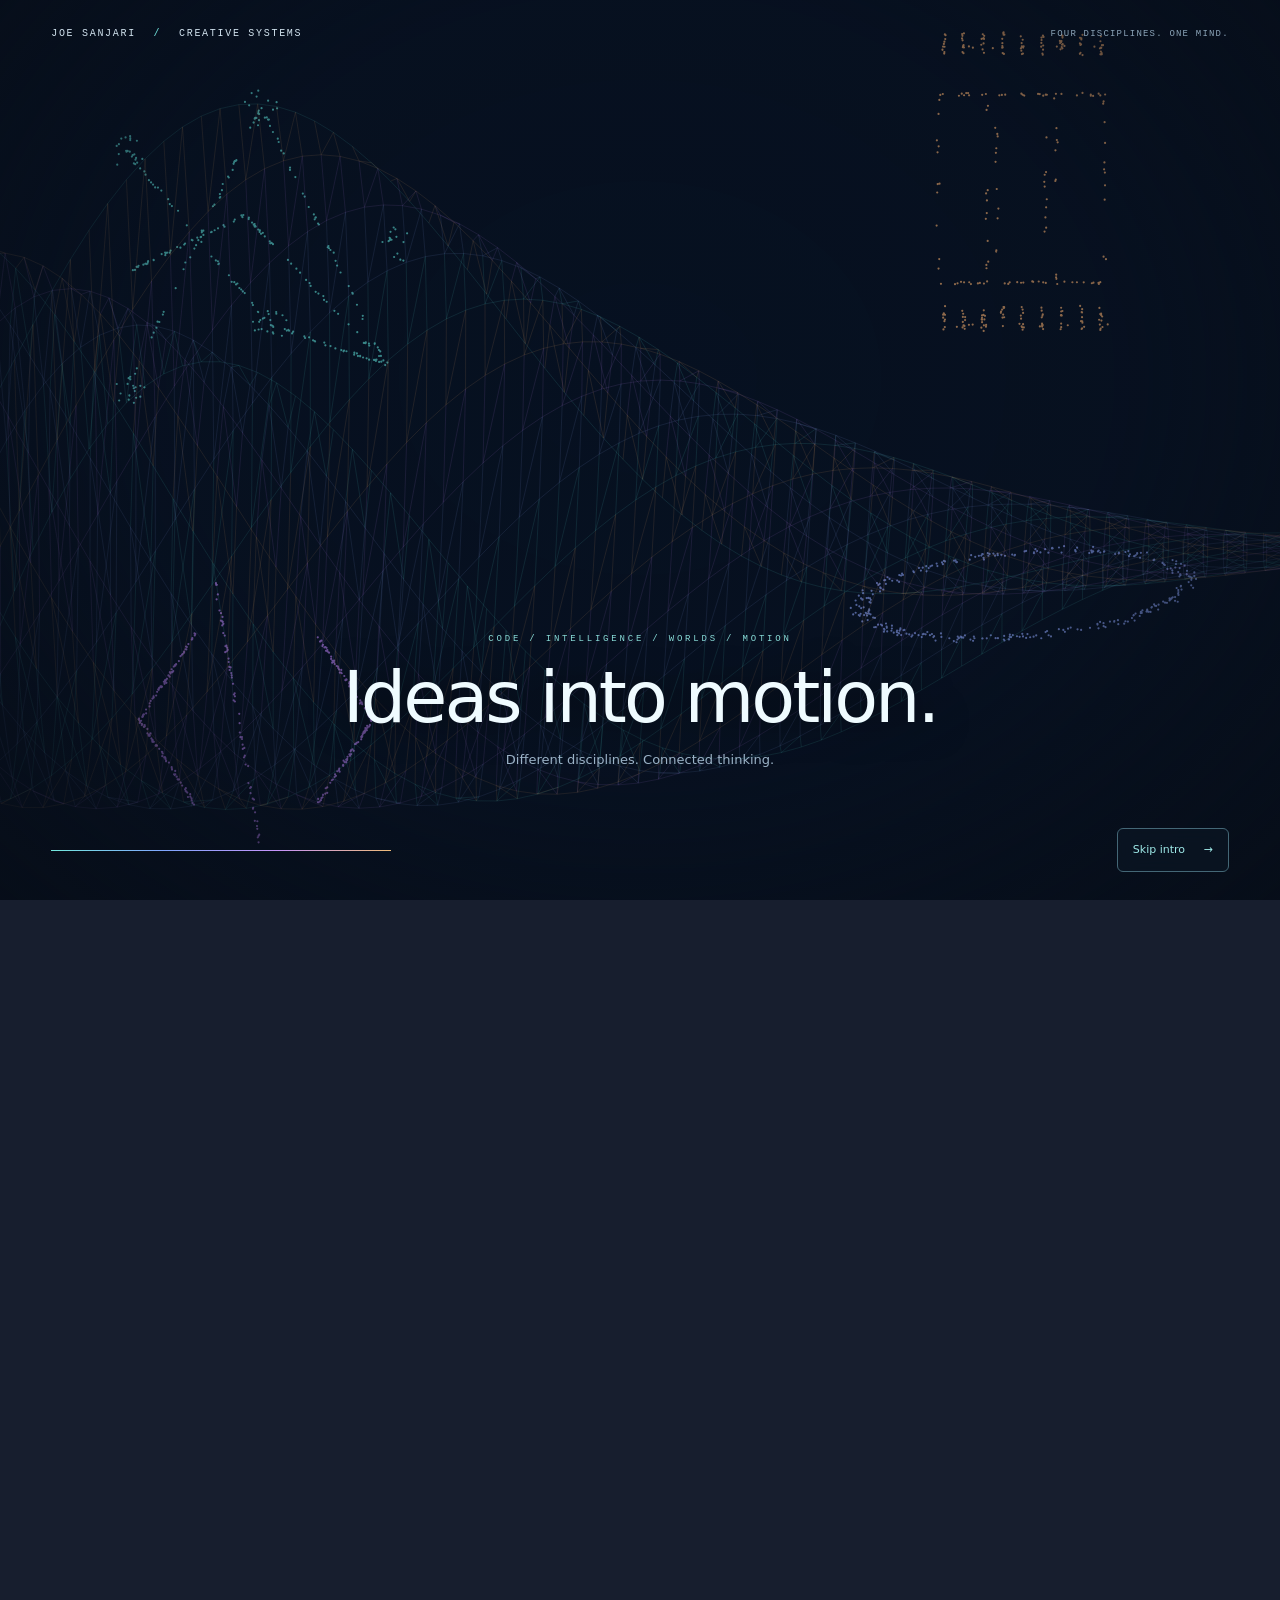
==== commit 27e3fde7: "Add Gaby PCR run advisory with checked claims, privacy projection and fallback" ====
--- a/index.html
+++ b/index.html
@@ -9,7 +9,7 @@
 <meta name="description" content="Yousef (Joseph) Sanjari, Warsaw. Python development, AI and ML systems, practical problem solving and technical communication. Projects, experience and a general professional CV.">
 <meta name="theme-color" content="#171e2e"><meta property="og:title" content="Joe Sanjari — Python & AI Software Developer"><meta property="og:description" content="Python development, AI systems and clear technical communication. Explore Joe’s work and general professional CV."><meta property="og:type" content="website"><meta property="og:url" content="https://josephsjr96.github.io/contact-card/">
 <link rel="icon" href="data:image/svg+xml,%3Csvg xmlns='http://www.w3.org/2000/svg' viewBox='0 0 64 64'%3E%3Crect width='64' height='64' rx='14' fill='%2317181f'/%3E%3Ctext x='32' y='44' text-anchor='middle' font-family='Arial' font-size='38' fill='%23c5b5ff'%3EJ%3C/text%3E%3C/svg%3E">
-<link rel="stylesheet" href="styles.css?v=20261107-motion2"><script defer src="waves.js?v=20261107-motion2"></script><script defer src="site-config.js?v=20261116-pcr"></script><script defer src="app.js?v=20261107-motion2"></script><script defer src="gaby.js?v=20261116-pcr"></script>
+<link rel="stylesheet" href="styles.css?v=20261107-motion2"><script defer src="waves.js?v=20261107-motion2"></script><script defer src="site-config.js?v=20261116-pcr-gaby"></script><script defer src="app.js?v=20261107-motion2"></script><script defer src="gaby.js?v=20261116-pcr-gaby"></script>
 </head><body>
 <canvas id="wave-field" aria-hidden="true"></canvas>
 <section id="boot" hidden aria-label="Welcome to Joe’s portfolio">
@@ -59,7 +59,7 @@
 <main id="main" class="container">
 <section class="hero" id="contact" aria-labelledby="intro-heading"><div><p class="eyebrow">Python development · AI systems · Problem solving</p><h1 id="intro-heading">Complex problems.<br><span>Useful software.</span></h1><p class="intro">I&#x27;m Yousef (Joseph) Sanjari, a Python and AI developer based in Warsaw. I turn complex technical problems into working tools: APIs, model evaluation systems and interactive applications. My background in IT support keeps the focus on solving the problem and making the result useful to people.</p><div class="actions"><a class="button primary" href="#work">Explore my work <span aria-hidden="true">→</span></a><a class="button" href="cv.pdf" download="Yousef_Sanjari_CV.pdf">Download CV <span aria-hidden="true">↓</span></a></div></div><aside class="contact-card" aria-label="Contact Joe"><h2>Let's talk</h2><p>For roles, projects or a conversation.</p><a href="mailto:josephsanjari1996@gmail.com">Email Joe</a><a href="https://wa.me/48730504025?text=Hi%20Joe%2C%20I%20saw%20your%20portfolio." target="_blank" rel="noopener noreferrer">WhatsApp ↗</a><a href="https://linkedin.com/in/yousef-sanjari-712947207" target="_blank" rel="noopener noreferrer">LinkedIn ↗</a><a href="https://github.com/Josephsjr96" target="_blank" rel="noopener noreferrer">GitHub ↗</a><p class="location">Warsaw, Poland<br><a href="tel:+48730504025">+48 730 504 025</a></p></aside></section>
 <section class="content-section" aria-labelledby="strengths-heading"><div class="section-head"><div><h2 id="strengths-heading">What I bring</h2><p>Three strengths that connect my work across software, AI and IT support.</p></div></div><div class="strength-grid"><article class="strength"><h3>Practical problem solving</h3><p>I trace problems through hardware, software and workflows. That approach connects my IT support experience with the developer tools and applications I build today.</p></article><article class="strength"><h3>Systems thinking</h3><p>I connect APIs, data, model evaluation and interfaces, with tests and validation that make it clear what works and what still needs review.</p></article><article class="strength"><h3>Clear technical communication</h3><p>I make complex work easier to understand through dashboards, documentation and visual explainers, drawing on experience helping people with different technical backgrounds.</p></article></div></section>
-<section class="content-section" id="work" aria-labelledby="work-heading"><div class="section-head"><div><h2 id="work-heading">Selected work</h2><p>Software development, AI systems and visual communication. Each project shows what I built, how I approached the problem and the scope of the results.</p></div></div><div class="project-grid"><article class="project" id="proj-pcr"><p class="kind">Interactive science &amp; risk analysis</p><h3>VESPER PCR Laboratory</h3><p>A working browser laboratory for loading DNA sequences, exploring simulated PCR/qPCR signals and testing how failed controls invalidate results.</p><p class="note">Imports single-record FASTA or DNA text · Educational simulation; specialist evaluation pending.</p><ul class="tags" aria-label="Technologies and skills"><li>JavaScript</li><li>DNA / FASTA</li><li>Simulation</li><li>Risk analysis</li></ul><a href="samples/pcr/">Open live laboratory <span aria-hidden="true">→</span></a></article><article class="project" id="proj-mlops"><p class="kind">Dashboards &amp; model monitoring</p><h3>Research ML Platform</h3><p>A Streamlit dashboard and Python services for tracking model versions, evaluation results and canary deployments.</p><p class="note">Research prototype · Local validation is separate from production readiness.</p><ul class="tags" aria-label="Technologies and skills"><li>Python</li><li>SQL/SQLite</li><li>Streamlit</li><li>Prometheus</li></ul><a href="samples/research-ml-platform/">Read the case study <span aria-hidden="true">→</span></a></article><article class="project" id="proj-animation"><p class="kind">Creative production tools</p><h3>Animation Production Workspace</h3><p>Flask workflows for storyboards, shots and schedules, alongside a React/TypeScript/PixiJS scene-editor prototype with undo/redo and validated project import/export.</p><p class="note">Production workspace and editor prototypes · Features and validation scope are documented separately.</p><ul class="tags" aria-label="Technologies and skills"><li>Python</li><li>Flask</li><li>React</li><li>TypeScript</li><li>PixiJS</li></ul><a href="https://github.com/Josephsjr96/Animating-platform" target="_blank" rel="noopener noreferrer">View on GitHub <span aria-hidden="true">↗</span><span class="sr-only"> (opens in a new tab)</span></a></article><article class="project" id="proj-rulebox"><p class="kind">Local developer tools</p><h3>Rulebox</h3><p>A Python and SQLite instruction manager with a browser interface, reviewed file updates, backups and stale-preview checks.</p><ul class="tags" aria-label="Technologies and skills"><li>Python</li><li>SQLite</li><li>JavaScript</li></ul><a href="https://github.com/Josephsjr96/rulebox" target="_blank" rel="noopener noreferrer">View on GitHub <span aria-hidden="true">↗</span><span class="sr-only"> (opens in a new tab)</span></a></article></div><details class="more-projects"><summary>More projects</summary><div class="project-grid"><article class="project" id="proj-simon"><p class="kind">Distributed AI · Team project</p><h3>SIMON</h3><p>Contributed to inference workflows across different hardware, signed output receipts and experiments on AMD MI300X.</p><p class="note">A receipt binds a node to its answer; it does not prove which model executed.</p><ul class="tags" aria-label="Technologies and skills"><li>LLM inference</li><li>Verification</li><li>Performance analysis</li></ul><a href="https://github.com/Josephsjr96/SIMON" target="_blank" rel="noopener noreferrer">View on GitHub <span aria-hidden="true">↗</span><span class="sr-only"> (opens in a new tab)</span></a></article><article class="project" id="proj-data-explorer"><p class="kind">Data analysis &amp; reporting</p><h3>Data Explorer</h3><p>A Python dashboard that cleans movie data and presents genre comparisons, summary statistics and ranked tables.</p><p class="note">Academic project · Real movie titles; simulated ratings and financial data.</p><ul class="tags" aria-label="Technologies and skills"><li>Python</li><li>Pandas</li><li>NumPy</li><li>PySide6</li></ul><a href="samples/data-explorer/">Read the case study <span aria-hidden="true">→</span></a></article><article class="project" id="proj-translator"><p class="kind">NLP evaluation &amp; research</p><h3>Multilingual Poetic Translator</h3><p>A research application comparing Persian, German and Polish translations through model outputs, metrics and structured human ratings.</p><p class="note">Engineering tests establish version integrity; linguistic quality review is separate.</p><ul class="tags" aria-label="Technologies and skills"><li>Python</li><li>NLLB-200</li><li>SQLite</li><li>Human evaluation</li></ul><a href="https://github.com/Josephsjr96/NLP-project-Multilanguage-poetic-translator" target="_blank" rel="noopener noreferrer">View on GitHub <span aria-hidden="true">↗</span><span class="sr-only"> (opens in a new tab)</span></a></article><article class="project" id="proj-videos"><p class="kind">Visual communication</p><h3>Technical Explainer Videos</h3><p>Created motion-graphics explainers for MLOps, SIMON and AI Behavior Lab, using animated diagrams, metric panels and captions to explain technical workflows.</p><p class="note">Watch SIMON, Canary MLOps and Water Tank in Project Films.</p><ul class="tags" aria-label="Technologies and skills"><li>Data storytelling</li><li>Motion graphics</li><li>Technical communication</li></ul><a href="#films">Watch project films <span aria-hidden="true">→</span></a></article><article class="project" id="proj-polish"><p class="kind">Language learning</p><h3>Polish A1</h3><p>An offline-capable learning app with everyday dialogues, grammar notes, pronunciation and quizzes.</p><ul class="tags" aria-label="Technologies and skills"><li>JavaScript</li><li>PWA</li><li>Education</li></ul><a href="https://github.com/Josephsjr96/PolishA1-app" target="_blank" rel="noopener noreferrer">View on GitHub <span aria-hidden="true">↗</span><span class="sr-only"> (opens in a new tab)</span></a></article></div></details><section class="game-design" id="game-design" aria-labelledby="game-design-heading"><div class="game-section-head"><div><p class="eyebrow">Interactive experiences</p><h3 id="game-design-heading">Game design</h3></div><p>Where systems, visual storytelling and player experience meet.</p></div><article class="game-project" id="proj-space-duel" aria-labelledby="space-duel-heading"><div class="game-feature-grid"><div class="game-copy"><p class="kind">Independent game project · Desktop arcade</p><h4 id="space-duel-heading">Space Ship Duel</h4><p class="game-tagline">One pilot. Six worlds.<br>A reason to keep flying.</p><p>A Python/Pygame space shooter that connects responsive combat, weapon progression and a six-world frontier journey. Built around readable action, a cinematic opening and clear objectives between encounters.</p><ul class="tags" aria-label="Game technologies and skills"><li>Python</li><li>Pygame CE</li><li>Game design</li><li>Procedural VFX</li></ul><div class="actions"><a class="button primary" href="samples/space-duel/">Read the case study <span aria-hidden="true">→</span></a></div><p class="game-role"><strong>My role</strong>Gameplay programming, interface design, visual direction and testing.</p></div><figure class="game-hero-image"><a href="media/space-duel/combat.webp" target="_blank" rel="noopener noreferrer" aria-label="Open full-size Space Ship Duel combat screenshot (opens in a new tab)"><img src="media/space-duel/combat.webp" width="1024" height="768" loading="lazy" decoding="async" alt="Space Ship Duel in play: a blue interceptor faces three enemy ships above Aurelia, with weapons, hull and sector progress in the HUD."></a><figcaption>Actual Pygame render · Aurelia orbital combat</figcaption></figure></div><div class="game-principles"><div><h5>Combat with clarity</h5><p>Staggered enemy arrivals, separated flight lanes, shields and readable weapon effects keep the action understandable.</p></div><div><h5>A connected player journey</h5><p>A cinematic prologue, mission briefings and five-wave sectors turn isolated fights into a journey across the frontier.</p></div><div><h5>Art that serves the game</h5><p>Distinct generated planets, darkened backdrops and cached visual effects give each world an identity while preserving combat contrast.</p></div></div><div class="game-gallery" aria-label="Space Ship Duel screenshot gallery"><figure><a href="media/space-duel/world-route.webp" target="_blank" rel="noopener noreferrer" aria-label="Open full-size screenshot: The journey (opens in a new tab)"><img src="media/space-duel/world-route.webp" width="1024" height="768" loading="lazy" decoding="async" alt="Six detailed planets connected by the frontier route on the game’s star map."></a><figcaption><strong>The journey</strong><span>Six worlds give the arcade loop a sense of place.</span></figcaption></figure><figure><a href="media/space-duel/helios-briefing.webp" target="_blank" rel="noopener noreferrer" aria-label="Open full-size screenshot: The arrival (opens in a new tab)"><img src="media/space-duel/helios-briefing.webp" width="1024" height="768" loading="lazy" decoding="async" alt="Helios, a red volcanic planet, beside its mission objective and route progress."></a><figcaption><strong>The arrival</strong><span>A destination and an objective before the first shot.</span></figcaption></figure><figure><a href="media/space-duel/sector-clear.webp" target="_blank" rel="noopener noreferrer" aria-label="Open full-size screenshot: The payoff (opens in a new tab)"><img src="media/space-duel/sector-clear.webp" width="1024" height="768" loading="lazy" decoding="async" alt="Aurelia sector completion panel showing score, hull integrity and the approach to Khepri."></a><figcaption><strong>The payoff</strong><span>A clear debrief connects victory to the next world.</span></figcaption></figure></div><p class="game-art-note">Screenshots captured from the game. Planet and nebula artwork created with AI-assisted generation; gameplay effects and interfaces rendered in Pygame.</p></article></section></section>
+<section class="content-section" id="work" aria-labelledby="work-heading"><div class="section-head"><div><h2 id="work-heading">Selected work</h2><p>Software development, AI systems and visual communication. Each project shows what I built, how I approached the problem and the scope of the results.</p></div></div><div class="project-grid"><article class="project" id="proj-pcr"><p class="kind">Interactive science &amp; risk analysis</p><h3>VESPER PCR Laboratory</h3><p>A working browser laboratory for loading DNA sequences, exploring simulated PCR/qPCR signals and asking Gaby for checked run explanations.</p><p class="note">Imports single-record FASTA or DNA text · Educational simulation; specialist evaluation pending.</p><ul class="tags" aria-label="Technologies and skills"><li>JavaScript</li><li>DNA / FASTA</li><li>Simulation</li><li>Risk analysis</li></ul><a href="samples/pcr/">Open live laboratory <span aria-hidden="true">→</span></a></article><article class="project" id="proj-mlops"><p class="kind">Dashboards &amp; model monitoring</p><h3>Research ML Platform</h3><p>A Streamlit dashboard and Python services for tracking model versions, evaluation results and canary deployments.</p><p class="note">Research prototype · Local validation is separate from production readiness.</p><ul class="tags" aria-label="Technologies and skills"><li>Python</li><li>SQL/SQLite</li><li>Streamlit</li><li>Prometheus</li></ul><a href="samples/research-ml-platform/">Read the case study <span aria-hidden="true">→</span></a></article><article class="project" id="proj-animation"><p class="kind">Creative production tools</p><h3>Animation Production Workspace</h3><p>Flask workflows for storyboards, shots and schedules, alongside a React/TypeScript/PixiJS scene-editor prototype with undo/redo and validated project import/export.</p><p class="note">Production workspace and editor prototypes · Features and validation scope are documented separately.</p><ul class="tags" aria-label="Technologies and skills"><li>Python</li><li>Flask</li><li>React</li><li>TypeScript</li><li>PixiJS</li></ul><a href="https://github.com/Josephsjr96/Animating-platform" target="_blank" rel="noopener noreferrer">View on GitHub <span aria-hidden="true">↗</span><span class="sr-only"> (opens in a new tab)</span></a></article><article class="project" id="proj-rulebox"><p class="kind">Local developer tools</p><h3>Rulebox</h3><p>A Python and SQLite instruction manager with a browser interface, reviewed file updates, backups and stale-preview checks.</p><ul class="tags" aria-label="Technologies and skills"><li>Python</li><li>SQLite</li><li>JavaScript</li></ul><a href="https://github.com/Josephsjr96/rulebox" target="_blank" rel="noopener noreferrer">View on GitHub <span aria-hidden="true">↗</span><span class="sr-only"> (opens in a new tab)</span></a></article></div><details class="more-projects"><summary>More projects</summary><div class="project-grid"><article class="project" id="proj-simon"><p class="kind">Distributed AI · Team project</p><h3>SIMON</h3><p>Contributed to inference workflows across different hardware, signed output receipts and experiments on AMD MI300X.</p><p class="note">A receipt binds a node to its answer; it does not prove which model executed.</p><ul class="tags" aria-label="Technologies and skills"><li>LLM inference</li><li>Verification</li><li>Performance analysis</li></ul><a href="https://github.com/Josephsjr96/SIMON" target="_blank" rel="noopener noreferrer">View on GitHub <span aria-hidden="true">↗</span><span class="sr-only"> (opens in a new tab)</span></a></article><article class="project" id="proj-data-explorer"><p class="kind">Data analysis &amp; reporting</p><h3>Data Explorer</h3><p>A Python dashboard that cleans movie data and presents genre comparisons, summary statistics and ranked tables.</p><p class="note">Academic project · Real movie titles; simulated ratings and financial data.</p><ul class="tags" aria-label="Technologies and skills"><li>Python</li><li>Pandas</li><li>NumPy</li><li>PySide6</li></ul><a href="samples/data-explorer/">Read the case study <span aria-hidden="true">→</span></a></article><article class="project" id="proj-translator"><p class="kind">NLP evaluation &amp; research</p><h3>Multilingual Poetic Translator</h3><p>A research application comparing Persian, German and Polish translations through model outputs, metrics and structured human ratings.</p><p class="note">Engineering tests establish version integrity; linguistic quality review is separate.</p><ul class="tags" aria-label="Technologies and skills"><li>Python</li><li>NLLB-200</li><li>SQLite</li><li>Human evaluation</li></ul><a href="https://github.com/Josephsjr96/NLP-project-Multilanguage-poetic-translator" target="_blank" rel="noopener noreferrer">View on GitHub <span aria-hidden="true">↗</span><span class="sr-only"> (opens in a new tab)</span></a></article><article class="project" id="proj-videos"><p class="kind">Visual communication</p><h3>Technical Explainer Videos</h3><p>Created motion-graphics explainers for MLOps, SIMON and AI Behavior Lab, using animated diagrams, metric panels and captions to explain technical workflows.</p><p class="note">Watch SIMON, Canary MLOps and Water Tank in Project Films.</p><ul class="tags" aria-label="Technologies and skills"><li>Data storytelling</li><li>Motion graphics</li><li>Technical communication</li></ul><a href="#films">Watch project films <span aria-hidden="true">→</span></a></article><article class="project" id="proj-polish"><p class="kind">Language learning</p><h3>Polish A1</h3><p>An offline-capable learning app with everyday dialogues, grammar notes, pronunciation and quizzes.</p><ul class="tags" aria-label="Technologies and skills"><li>JavaScript</li><li>PWA</li><li>Education</li></ul><a href="https://github.com/Josephsjr96/PolishA1-app" target="_blank" rel="noopener noreferrer">View on GitHub <span aria-hidden="true">↗</span><span class="sr-only"> (opens in a new tab)</span></a></article></div></details><section class="game-design" id="game-design" aria-labelledby="game-design-heading"><div class="game-section-head"><div><p class="eyebrow">Interactive experiences</p><h3 id="game-design-heading">Game design</h3></div><p>Where systems, visual storytelling and player experience meet.</p></div><article class="game-project" id="proj-space-duel" aria-labelledby="space-duel-heading"><div class="game-feature-grid"><div class="game-copy"><p class="kind">Independent game project · Desktop arcade</p><h4 id="space-duel-heading">Space Ship Duel</h4><p class="game-tagline">One pilot. Six worlds.<br>A reason to keep flying.</p><p>A Python/Pygame space shooter that connects responsive combat, weapon progression and a six-world frontier journey. Built around readable action, a cinematic opening and clear objectives between encounters.</p><ul class="tags" aria-label="Game technologies and skills"><li>Python</li><li>Pygame CE</li><li>Game design</li><li>Procedural VFX</li></ul><div class="actions"><a class="button primary" href="samples/space-duel/">Read the case study <span aria-hidden="true">→</span></a></div><p class="game-role"><strong>My role</strong>Gameplay programming, interface design, visual direction and testing.</p></div><figure class="game-hero-image"><a href="media/space-duel/combat.webp" target="_blank" rel="noopener noreferrer" aria-label="Open full-size Space Ship Duel combat screenshot (opens in a new tab)"><img src="media/space-duel/combat.webp" width="1024" height="768" loading="lazy" decoding="async" alt="Space Ship Duel in play: a blue interceptor faces three enemy ships above Aurelia, with weapons, hull and sector progress in the HUD."></a><figcaption>Actual Pygame render · Aurelia orbital combat</figcaption></figure></div><div class="game-principles"><div><h5>Combat with clarity</h5><p>Staggered enemy arrivals, separated flight lanes, shields and readable weapon effects keep the action understandable.</p></div><div><h5>A connected player journey</h5><p>A cinematic prologue, mission briefings and five-wave sectors turn isolated fights into a journey across the frontier.</p></div><div><h5>Art that serves the game</h5><p>Distinct generated planets, darkened backdrops and cached visual effects give each world an identity while preserving combat contrast.</p></div></div><div class="game-gallery" aria-label="Space Ship Duel screenshot gallery"><figure><a href="media/space-duel/world-route.webp" target="_blank" rel="noopener noreferrer" aria-label="Open full-size screenshot: The journey (opens in a new tab)"><img src="media/space-duel/world-route.webp" width="1024" height="768" loading="lazy" decoding="async" alt="Six detailed planets connected by the frontier route on the game’s star map."></a><figcaption><strong>The journey</strong><span>Six worlds give the arcade loop a sense of place.</span></figcaption></figure><figure><a href="media/space-duel/helios-briefing.webp" target="_blank" rel="noopener noreferrer" aria-label="Open full-size screenshot: The arrival (opens in a new tab)"><img src="media/space-duel/helios-briefing.webp" width="1024" height="768" loading="lazy" decoding="async" alt="Helios, a red volcanic planet, beside its mission objective and route progress."></a><figcaption><strong>The arrival</strong><span>A destination and an objective before the first shot.</span></figcaption></figure><figure><a href="media/space-duel/sector-clear.webp" target="_blank" rel="noopener noreferrer" aria-label="Open full-size screenshot: The payoff (opens in a new tab)"><img src="media/space-duel/sector-clear.webp" width="1024" height="768" loading="lazy" decoding="async" alt="Aurelia sector completion panel showing score, hull integrity and the approach to Khepri."></a><figcaption><strong>The payoff</strong><span>A clear debrief connects victory to the next world.</span></figcaption></figure></div><p class="game-art-note">Screenshots captured from the game. Planet and nebula artwork created with AI-assisted generation; gameplay effects and interfaces rendered in Pygame.</p></article></section></section>
 <section class="content-section" id="films" aria-labelledby="films-heading"><div class="section-head"><div><h2 id="films-heading">Project Films</h2><p>Short visual stories about the systems I build. Choose a film to play; sound starts only when you press play.</p></div></div><div class="film-grid"><article class="film" id="film-simon"><div class="film-meta"><span>Distributed AI inference</span><span>4:28</span></div><h3>SIMON</h3><p>A visual walkthrough of peer-to-peer inference, signed output receipts, hardware comparisons and the limits of verification.</p><video controls playsinline preload="none" poster="media/simon.jpg" aria-label="SIMON project film" aria-describedby="film-note-simon"><source src="media/simon.mp4" type="video/mp4">Your browser does not support embedded video. <a href="media/simon.mp4">Open the MP4</a>.</video><p class="film-note" id="film-note-simon">Team research project · Video created to explain the system and recorded experiments.</p><div class="film-bottom"><details><summary>Video summary</summary><p>Explains how jobs move between clients and nodes, how signed receipts bind outputs, and what performance experiments show. Distinguishes output integrity from proof of model execution.</p></details><a href="media/simon.mp4" download>Download MP4 · 8.6 MB</a></div></article><article class="film" id="film-mlops"><div class="film-meta"><span>Model deployment &amp; monitoring</span><span>0:54</span></div><h3>Canary MLOps</h3><p>An animated explanation of model registration, canary traffic, monitoring and promotion or rollback.</p><video controls playsinline preload="none" poster="media/mlops.jpg" aria-label="Canary MLOps project film" aria-describedby="film-note-mlops"><source src="media/mlops.mp4" type="video/mp4">Your browser does not support embedded video. <a href="media/mlops.mp4">Open the MP4</a>.</video><p class="film-note" id="film-note-mlops">Architecture explainer · Illustrative metric panels are not production performance evidence.</p><div class="film-bottom"><details><summary>Video summary</summary><p>Follows a model through registration and limited candidate traffic, shows monitoring panels, and explains when a deployment can be promoted or rolled back.</p></details><a href="media/mlops.mp4" download>Download MP4 · 9.6 MB</a></div></article><article class="film" id="film-water-tank"><div class="film-meta"><span>Control systems &amp; safety design</span><span>1:00</span></div><h3>Water Tank</h3><p>A motion-graphics presentation of water-level control, failure scenarios and an independent shutdown proposal.</p><video controls playsinline preload="none" poster="media/water-tank.jpg" aria-label="Water Tank project film" aria-describedby="film-note-water-tank"><source src="media/water-tank.mp4" type="video/mp4">Your browser does not support embedded video. <a href="media/water-tank.mp4">Open the MP4</a>.</video><p class="film-note" id="film-note-water-tank">Classroom design proposal · Thresholds and stopping tests are proposed, not measured results.</p><div class="film-bottom"><details><summary>Video summary</summary><p>Shows normal pump hysteresis, sensor and pump failure scenarios, an independent high-level trip, and a proposed stopping test with residual overflow risks.</p></details><a href="media/water-tank.mp4" download>Download MP4 · 3.3 MB</a></div></article></div></section>
 <section class="content-section" id="cv" aria-labelledby="cv-heading"><div class="section-head"><div><h2 id="cv-heading">Curriculum vitae</h2><p>Python &amp; AI Software Developer</p></div></div><div class="cv-layout"><aside class="cv-sidebar"><h3>Yousef (Joseph) Sanjari</h3><p>Python, AI systems and practical problem solving.<br>Warsaw, Poland</p><a class="button primary" id="cv-download" href="cv.pdf" download="Yousef_Sanjari_CV.pdf">Download CV <span aria-hidden="true">↓</span></a><small>PDF · One A4 page · Updated November 2026</small></aside><div class="cv-body"><h2 class="print-title" hidden>Yousef (Joseph) Sanjari</h2><h3>Professional Summary</h3><p class="p">Python and AI developer who turns complex technical problems into usable software. Builds APIs, model evaluation tools and interactive applications, drawing on machine learning experience and hands-on IT support. Combines careful troubleshooting and reproducible testing with clear technical communication, from dashboards to visual explainers.</p><h3>Core Skills</h3><p class="skill">Software development: Python, FastAPI, Flask, REST APIs, SQL/SQLite, JavaScript, TypeScript, React</p><p class="skill">AI &amp; data: PyTorch, Transformers, LLM integration, LoRA/PEFT, Pandas, NumPy, model evaluation</p><p class="skill">Engineering practice: Linux, Git, Docker, pytest, HTTP integration testing, monitoring and technical documentation</p><h3>Professional Experience</h3><h4>Machine Learning Developer | NoyanGames | 2025–2026</h4><ul><li>Built player segmentation and classification workflows using gameplay, social and transaction signals; explored LLM-powered personalization and reinforcement-learning-driven event selection.</li></ul><h4>Freelance Software Developer | June 2024–Present</h4><ul><li>Developed Python APIs, interactive interfaces and AI-integrated prototypes for model evaluation, developer tooling and creative production workflows.</li></ul><h4>IT Support | Iran Rahjoo Co., Ahwaz | September 2020–October 2022</h4><ul><li>Diagnosed hardware, software and network faults; coordinated vendors and trained staff, explaining technical solutions to people with different levels of experience.</li></ul><h3>Selected Engineering Projects</h3><h4>Research ML Platform &amp; Multilingual Evaluation | Python, FastAPI, SQLite</h4><ul><li>Built model registration, canary routing, promotion, rollback and artifact verification, with a Streamlit monitoring dashboard. Recorded real NLLB inference across six translation directions; kept linguistic quality review separate from engineering validation.</li></ul><h4>Animation Production Platform / NUVREN Studio | Flask, React, TypeScript, PixiJS</h4><ul><li>Built shot, storyboard and scheduling workflows and a scene editor with undo/redo, validated JSON import/export and standalone HTML export. Combined backend workflows with interactive visual tools.</li></ul><h4>Rulebox | Python, SQLite, JavaScript</h4><ul><li>Built a local instruction manager with reviewed file updates, backups and stale-preview checks; added automated tests and GitHub Actions. Implemented optional local LoRA training and inference tooling.</li></ul><h4>SIMON — Distributed AI Inference | Team Project</h4><ul><li>Contributed to heterogeneous inference workflows, signed output receipts and AMD MI300X experiments; documented what the verification could and could not establish.</li></ul><h3>Technical Communication</h3><p class="p">Created motion-graphics explainers for MLOps, SIMON and AI Behavior Lab using animated system diagrams, metric panels and captions. Built data-analysis dashboards that turn raw records into charts, comparisons and readable summaries.</p><h3>Education</h3><p class="edu">M.Eng. Computer Engineering — Applied Data Science &amp; AI | Vistula University, Warsaw | 2026–expected 2028</p><p class="edu">B.A. Computer Software Engineering | Jahrom University | 2021–2024</p><p class="edu">Associate Degree, IT | University of Applied Sciences and Technology | 2016–2019</p><h3>Languages &amp; Certifications</h3><p class="p">English C1 | Persian &amp; Arabic (native) | German A2 | Polish A1</p><p class="p">CompTIA A+ (2023) | TCP/IP, EDSO (2022) | Hardware Repair (2019)</p></div></div></section>
 </main><footer class="site-footer"><div class="container footer-inner"><span>Yousef (Joseph) Sanjari · Warsaw</span><div class="footer-links"><button id="replay-intro" type="button" hidden>Replay intro</button><button id="motion-toggle" type="button" aria-pressed="false" hidden>Pause waves</button><a href="mailto:josephsanjari1996@gmail.com">Email</a><a href="https://github.com/Josephsjr96" target="_blank" rel="noopener noreferrer">GitHub ↗</a><a href="cv.pdf" download="Yousef_Sanjari_CV.pdf">Download CV</a></div></div></footer>
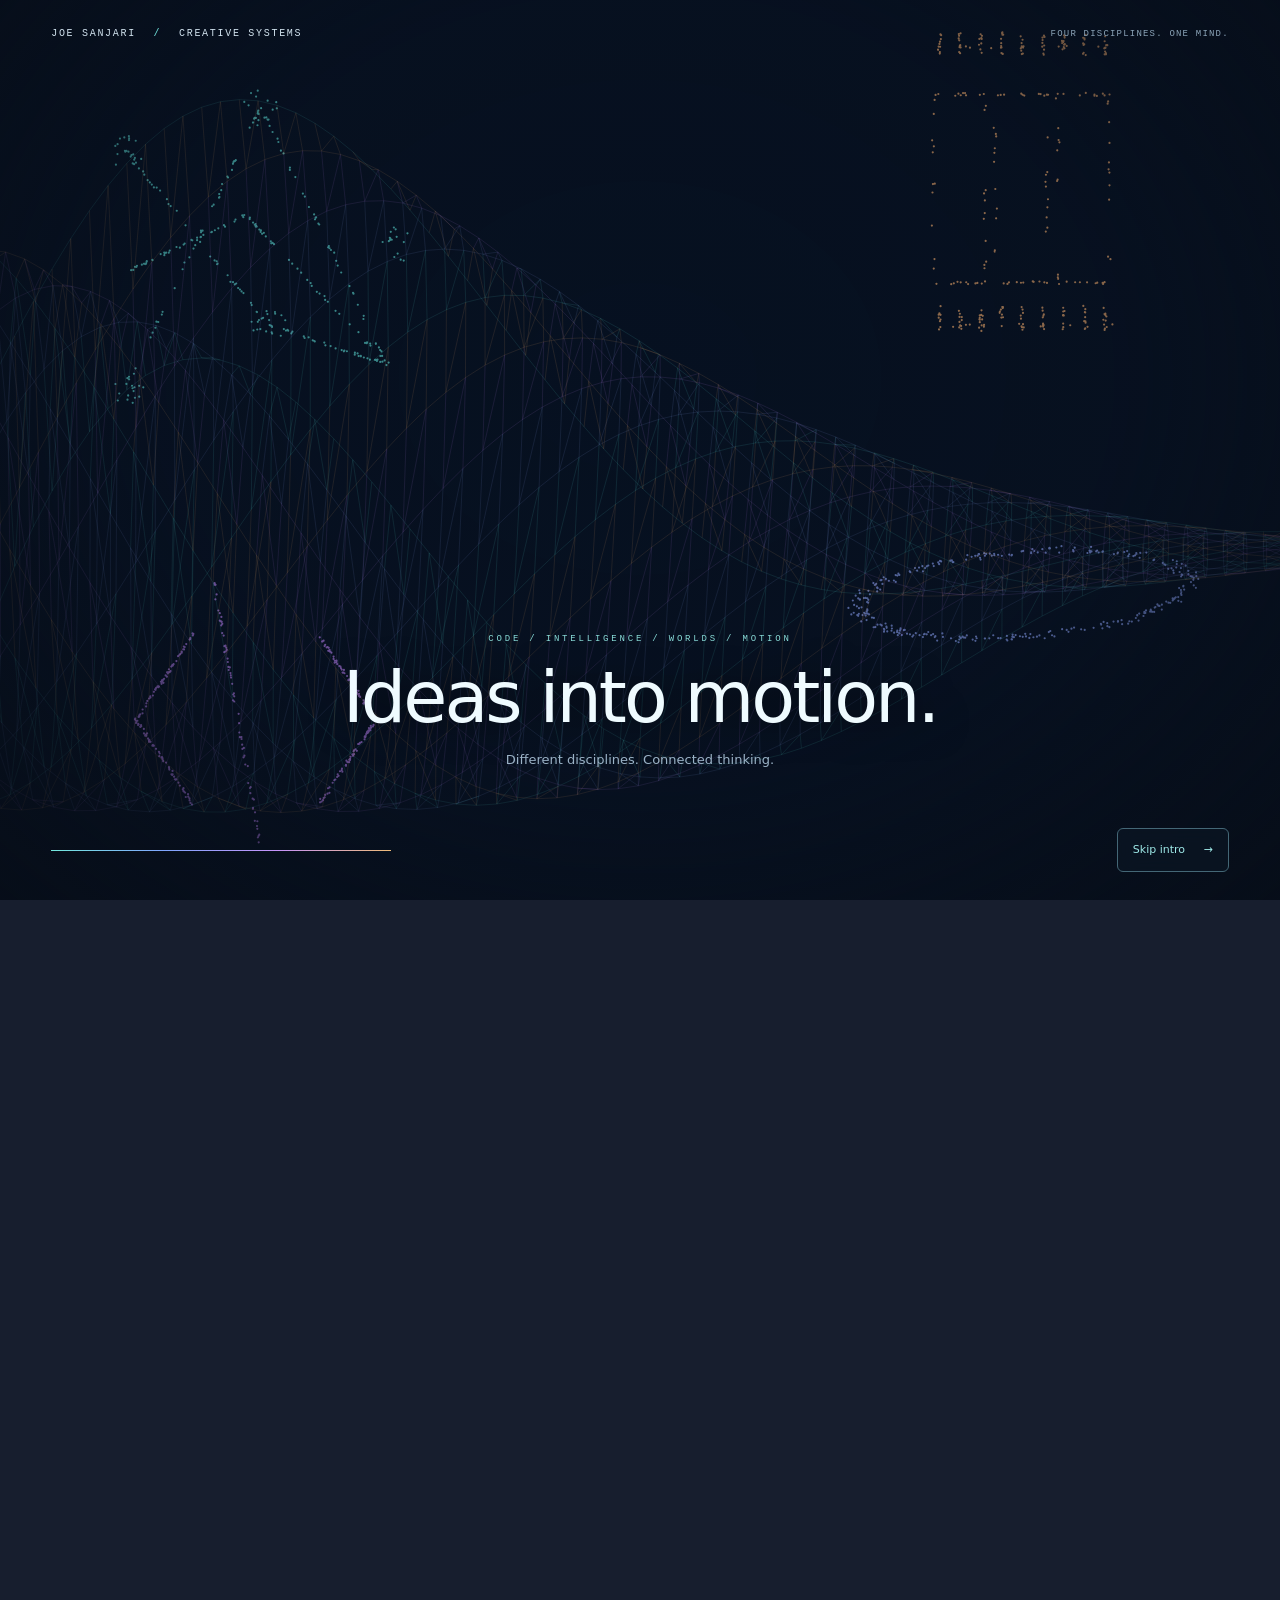
==== commit dd32e75a: "Add Cooper AI lab controls and female voice announcements" ====
--- a/index.html
+++ b/index.html
@@ -59,7 +59,7 @@
 <main id="main" class="container">
 <section class="hero" id="contact" aria-labelledby="intro-heading"><div><p class="eyebrow">Python development · AI systems · Problem solving</p><h1 id="intro-heading">Complex problems.<br><span>Useful software.</span></h1><p class="intro">I&#x27;m Yousef (Joseph) Sanjari, a Python and AI developer based in Warsaw. I turn complex technical problems into working tools: APIs, model evaluation systems and interactive applications. My background in IT support keeps the focus on solving the problem and making the result useful to people.</p><div class="actions"><a class="button primary" href="#work">Explore my work <span aria-hidden="true">→</span></a><a class="button" href="cv.pdf" download="Yousef_Sanjari_CV.pdf">Download CV <span aria-hidden="true">↓</span></a></div></div><aside class="contact-card" aria-label="Contact Joe"><h2>Let's talk</h2><p>For roles, projects or a conversation.</p><a href="mailto:josephsanjari1996@gmail.com">Email Joe</a><a href="https://wa.me/48730504025?text=Hi%20Joe%2C%20I%20saw%20your%20portfolio." target="_blank" rel="noopener noreferrer">WhatsApp ↗</a><a href="https://linkedin.com/in/yousef-sanjari-712947207" target="_blank" rel="noopener noreferrer">LinkedIn ↗</a><a href="https://github.com/Josephsjr96" target="_blank" rel="noopener noreferrer">GitHub ↗</a><p class="location">Warsaw, Poland<br><a href="tel:+48730504025">+48 730 504 025</a></p></aside></section>
 <section class="content-section" aria-labelledby="strengths-heading"><div class="section-head"><div><h2 id="strengths-heading">What I bring</h2><p>Three strengths that connect my work across software, AI and IT support.</p></div></div><div class="strength-grid"><article class="strength"><h3>Practical problem solving</h3><p>I trace problems through hardware, software and workflows. That approach connects my IT support experience with the developer tools and applications I build today.</p></article><article class="strength"><h3>Systems thinking</h3><p>I connect APIs, data, model evaluation and interfaces, with tests and validation that make it clear what works and what still needs review.</p></article><article class="strength"><h3>Clear technical communication</h3><p>I make complex work easier to understand through dashboards, documentation and visual explainers, drawing on experience helping people with different technical backgrounds.</p></article></div></section>
-<section class="content-section" id="work" aria-labelledby="work-heading"><div class="section-head"><div><h2 id="work-heading">Selected work</h2><p>Software development, AI systems and visual communication. Each project shows what I built, how I approached the problem and the scope of the results.</p></div></div><div class="project-grid"><article class="project" id="proj-pcr"><p class="kind">Interactive science &amp; risk analysis</p><h3>VESPER PCR Laboratory</h3><p>A working browser laboratory for loading DNA sequences, exploring simulated PCR/qPCR signals and asking Gaby for checked run explanations.</p><p class="note">Imports single-record FASTA or DNA text · Educational simulation; specialist evaluation pending.</p><ul class="tags" aria-label="Technologies and skills"><li>JavaScript</li><li>DNA / FASTA</li><li>Simulation</li><li>Risk analysis</li></ul><a href="samples/pcr/">Open live laboratory <span aria-hidden="true">→</span></a></article><article class="project" id="proj-mlops"><p class="kind">Dashboards &amp; model monitoring</p><h3>Research ML Platform</h3><p>A Streamlit dashboard and Python services for tracking model versions, evaluation results and canary deployments.</p><p class="note">Research prototype · Local validation is separate from production readiness.</p><ul class="tags" aria-label="Technologies and skills"><li>Python</li><li>SQL/SQLite</li><li>Streamlit</li><li>Prometheus</li></ul><a href="samples/research-ml-platform/">Read the case study <span aria-hidden="true">→</span></a></article><article class="project" id="proj-animation"><p class="kind">Creative production tools</p><h3>Animation Production Workspace</h3><p>Flask workflows for storyboards, shots and schedules, alongside a React/TypeScript/PixiJS scene-editor prototype with undo/redo and validated project import/export.</p><p class="note">Production workspace and editor prototypes · Features and validation scope are documented separately.</p><ul class="tags" aria-label="Technologies and skills"><li>Python</li><li>Flask</li><li>React</li><li>TypeScript</li><li>PixiJS</li></ul><a href="https://github.com/Josephsjr96/Animating-platform" target="_blank" rel="noopener noreferrer">View on GitHub <span aria-hidden="true">↗</span><span class="sr-only"> (opens in a new tab)</span></a></article><article class="project" id="proj-rulebox"><p class="kind">Local developer tools</p><h3>Rulebox</h3><p>A Python and SQLite instruction manager with a browser interface, reviewed file updates, backups and stale-preview checks.</p><ul class="tags" aria-label="Technologies and skills"><li>Python</li><li>SQLite</li><li>JavaScript</li></ul><a href="https://github.com/Josephsjr96/rulebox" target="_blank" rel="noopener noreferrer">View on GitHub <span aria-hidden="true">↗</span><span class="sr-only"> (opens in a new tab)</span></a></article></div><details class="more-projects"><summary>More projects</summary><div class="project-grid"><article class="project" id="proj-simon"><p class="kind">Distributed AI · Team project</p><h3>SIMON</h3><p>Contributed to inference workflows across different hardware, signed output receipts and experiments on AMD MI300X.</p><p class="note">A receipt binds a node to its answer; it does not prove which model executed.</p><ul class="tags" aria-label="Technologies and skills"><li>LLM inference</li><li>Verification</li><li>Performance analysis</li></ul><a href="https://github.com/Josephsjr96/SIMON" target="_blank" rel="noopener noreferrer">View on GitHub <span aria-hidden="true">↗</span><span class="sr-only"> (opens in a new tab)</span></a></article><article class="project" id="proj-data-explorer"><p class="kind">Data analysis &amp; reporting</p><h3>Data Explorer</h3><p>A Python dashboard that cleans movie data and presents genre comparisons, summary statistics and ranked tables.</p><p class="note">Academic project · Real movie titles; simulated ratings and financial data.</p><ul class="tags" aria-label="Technologies and skills"><li>Python</li><li>Pandas</li><li>NumPy</li><li>PySide6</li></ul><a href="samples/data-explorer/">Read the case study <span aria-hidden="true">→</span></a></article><article class="project" id="proj-translator"><p class="kind">NLP evaluation &amp; research</p><h3>Multilingual Poetic Translator</h3><p>A research application comparing Persian, German and Polish translations through model outputs, metrics and structured human ratings.</p><p class="note">Engineering tests establish version integrity; linguistic quality review is separate.</p><ul class="tags" aria-label="Technologies and skills"><li>Python</li><li>NLLB-200</li><li>SQLite</li><li>Human evaluation</li></ul><a href="https://github.com/Josephsjr96/NLP-project-Multilanguage-poetic-translator" target="_blank" rel="noopener noreferrer">View on GitHub <span aria-hidden="true">↗</span><span class="sr-only"> (opens in a new tab)</span></a></article><article class="project" id="proj-videos"><p class="kind">Visual communication</p><h3>Technical Explainer Videos</h3><p>Created motion-graphics explainers for MLOps, SIMON and AI Behavior Lab, using animated diagrams, metric panels and captions to explain technical workflows.</p><p class="note">Watch SIMON, Canary MLOps and Water Tank in Project Films.</p><ul class="tags" aria-label="Technologies and skills"><li>Data storytelling</li><li>Motion graphics</li><li>Technical communication</li></ul><a href="#films">Watch project films <span aria-hidden="true">→</span></a></article><article class="project" id="proj-polish"><p class="kind">Language learning</p><h3>Polish A1</h3><p>An offline-capable learning app with everyday dialogues, grammar notes, pronunciation and quizzes.</p><ul class="tags" aria-label="Technologies and skills"><li>JavaScript</li><li>PWA</li><li>Education</li></ul><a href="https://github.com/Josephsjr96/PolishA1-app" target="_blank" rel="noopener noreferrer">View on GitHub <span aria-hidden="true">↗</span><span class="sr-only"> (opens in a new tab)</span></a></article></div></details><section class="game-design" id="game-design" aria-labelledby="game-design-heading"><div class="game-section-head"><div><p class="eyebrow">Interactive experiences</p><h3 id="game-design-heading">Game design</h3></div><p>Where systems, visual storytelling and player experience meet.</p></div><article class="game-project" id="proj-space-duel" aria-labelledby="space-duel-heading"><div class="game-feature-grid"><div class="game-copy"><p class="kind">Independent game project · Desktop arcade</p><h4 id="space-duel-heading">Space Ship Duel</h4><p class="game-tagline">One pilot. Six worlds.<br>A reason to keep flying.</p><p>A Python/Pygame space shooter that connects responsive combat, weapon progression and a six-world frontier journey. Built around readable action, a cinematic opening and clear objectives between encounters.</p><ul class="tags" aria-label="Game technologies and skills"><li>Python</li><li>Pygame CE</li><li>Game design</li><li>Procedural VFX</li></ul><div class="actions"><a class="button primary" href="samples/space-duel/">Read the case study <span aria-hidden="true">→</span></a></div><p class="game-role"><strong>My role</strong>Gameplay programming, interface design, visual direction and testing.</p></div><figure class="game-hero-image"><a href="media/space-duel/combat.webp" target="_blank" rel="noopener noreferrer" aria-label="Open full-size Space Ship Duel combat screenshot (opens in a new tab)"><img src="media/space-duel/combat.webp" width="1024" height="768" loading="lazy" decoding="async" alt="Space Ship Duel in play: a blue interceptor faces three enemy ships above Aurelia, with weapons, hull and sector progress in the HUD."></a><figcaption>Actual Pygame render · Aurelia orbital combat</figcaption></figure></div><div class="game-principles"><div><h5>Combat with clarity</h5><p>Staggered enemy arrivals, separated flight lanes, shields and readable weapon effects keep the action understandable.</p></div><div><h5>A connected player journey</h5><p>A cinematic prologue, mission briefings and five-wave sectors turn isolated fights into a journey across the frontier.</p></div><div><h5>Art that serves the game</h5><p>Distinct generated planets, darkened backdrops and cached visual effects give each world an identity while preserving combat contrast.</p></div></div><div class="game-gallery" aria-label="Space Ship Duel screenshot gallery"><figure><a href="media/space-duel/world-route.webp" target="_blank" rel="noopener noreferrer" aria-label="Open full-size screenshot: The journey (opens in a new tab)"><img src="media/space-duel/world-route.webp" width="1024" height="768" loading="lazy" decoding="async" alt="Six detailed planets connected by the frontier route on the game’s star map."></a><figcaption><strong>The journey</strong><span>Six worlds give the arcade loop a sense of place.</span></figcaption></figure><figure><a href="media/space-duel/helios-briefing.webp" target="_blank" rel="noopener noreferrer" aria-label="Open full-size screenshot: The arrival (opens in a new tab)"><img src="media/space-duel/helios-briefing.webp" width="1024" height="768" loading="lazy" decoding="async" alt="Helios, a red volcanic planet, beside its mission objective and route progress."></a><figcaption><strong>The arrival</strong><span>A destination and an objective before the first shot.</span></figcaption></figure><figure><a href="media/space-duel/sector-clear.webp" target="_blank" rel="noopener noreferrer" aria-label="Open full-size screenshot: The payoff (opens in a new tab)"><img src="media/space-duel/sector-clear.webp" width="1024" height="768" loading="lazy" decoding="async" alt="Aurelia sector completion panel showing score, hull integrity and the approach to Khepri."></a><figcaption><strong>The payoff</strong><span>A clear debrief connects victory to the next world.</span></figcaption></figure></div><p class="game-art-note">Screenshots captured from the game. Planet and nebula artwork created with AI-assisted generation; gameplay effects and interfaces rendered in Pygame.</p></article></section></section>
+<section class="content-section" id="work" aria-labelledby="work-heading"><div class="section-head"><div><h2 id="work-heading">Selected work</h2><p>Software development, AI systems and visual communication. Each project shows what I built, how I approached the problem and the scope of the results.</p></div></div><div class="project-grid"><article class="project" id="proj-pcr"><p class="kind">Interactive science &amp; risk analysis</p><h3>VESPER PCR Laboratory</h3><p>A working browser laboratory for loading DNA sequences, exploring simulated PCR/qPCR signals and asking Cooper to operate the lab and explain checked results.</p><p class="note">Imports single-record FASTA or DNA text · Educational simulation; specialist evaluation pending.</p><ul class="tags" aria-label="Technologies and skills"><li>JavaScript</li><li>DNA / FASTA</li><li>Simulation</li><li>Risk analysis</li></ul><a href="samples/pcr/">Open live laboratory <span aria-hidden="true">→</span></a></article><article class="project" id="proj-mlops"><p class="kind">Dashboards &amp; model monitoring</p><h3>Research ML Platform</h3><p>A Streamlit dashboard and Python services for tracking model versions, evaluation results and canary deployments.</p><p class="note">Research prototype · Local validation is separate from production readiness.</p><ul class="tags" aria-label="Technologies and skills"><li>Python</li><li>SQL/SQLite</li><li>Streamlit</li><li>Prometheus</li></ul><a href="samples/research-ml-platform/">Read the case study <span aria-hidden="true">→</span></a></article><article class="project" id="proj-animation"><p class="kind">Creative production tools</p><h3>Animation Production Workspace</h3><p>Flask workflows for storyboards, shots and schedules, alongside a React/TypeScript/PixiJS scene-editor prototype with undo/redo and validated project import/export.</p><p class="note">Production workspace and editor prototypes · Features and validation scope are documented separately.</p><ul class="tags" aria-label="Technologies and skills"><li>Python</li><li>Flask</li><li>React</li><li>TypeScript</li><li>PixiJS</li></ul><a href="https://github.com/Josephsjr96/Animating-platform" target="_blank" rel="noopener noreferrer">View on GitHub <span aria-hidden="true">↗</span><span class="sr-only"> (opens in a new tab)</span></a></article><article class="project" id="proj-rulebox"><p class="kind">Local developer tools</p><h3>Rulebox</h3><p>A Python and SQLite instruction manager with a browser interface, reviewed file updates, backups and stale-preview checks.</p><ul class="tags" aria-label="Technologies and skills"><li>Python</li><li>SQLite</li><li>JavaScript</li></ul><a href="https://github.com/Josephsjr96/rulebox" target="_blank" rel="noopener noreferrer">View on GitHub <span aria-hidden="true">↗</span><span class="sr-only"> (opens in a new tab)</span></a></article></div><details class="more-projects"><summary>More projects</summary><div class="project-grid"><article class="project" id="proj-simon"><p class="kind">Distributed AI · Team project</p><h3>SIMON</h3><p>Contributed to inference workflows across different hardware, signed output receipts and experiments on AMD MI300X.</p><p class="note">A receipt binds a node to its answer; it does not prove which model executed.</p><ul class="tags" aria-label="Technologies and skills"><li>LLM inference</li><li>Verification</li><li>Performance analysis</li></ul><a href="https://github.com/Josephsjr96/SIMON" target="_blank" rel="noopener noreferrer">View on GitHub <span aria-hidden="true">↗</span><span class="sr-only"> (opens in a new tab)</span></a></article><article class="project" id="proj-data-explorer"><p class="kind">Data analysis &amp; reporting</p><h3>Data Explorer</h3><p>A Python dashboard that cleans movie data and presents genre comparisons, summary statistics and ranked tables.</p><p class="note">Academic project · Real movie titles; simulated ratings and financial data.</p><ul class="tags" aria-label="Technologies and skills"><li>Python</li><li>Pandas</li><li>NumPy</li><li>PySide6</li></ul><a href="samples/data-explorer/">Read the case study <span aria-hidden="true">→</span></a></article><article class="project" id="proj-translator"><p class="kind">NLP evaluation &amp; research</p><h3>Multilingual Poetic Translator</h3><p>A research application comparing Persian, German and Polish translations through model outputs, metrics and structured human ratings.</p><p class="note">Engineering tests establish version integrity; linguistic quality review is separate.</p><ul class="tags" aria-label="Technologies and skills"><li>Python</li><li>NLLB-200</li><li>SQLite</li><li>Human evaluation</li></ul><a href="https://github.com/Josephsjr96/NLP-project-Multilanguage-poetic-translator" target="_blank" rel="noopener noreferrer">View on GitHub <span aria-hidden="true">↗</span><span class="sr-only"> (opens in a new tab)</span></a></article><article class="project" id="proj-videos"><p class="kind">Visual communication</p><h3>Technical Explainer Videos</h3><p>Created motion-graphics explainers for MLOps, SIMON and AI Behavior Lab, using animated diagrams, metric panels and captions to explain technical workflows.</p><p class="note">Watch SIMON, Canary MLOps and Water Tank in Project Films.</p><ul class="tags" aria-label="Technologies and skills"><li>Data storytelling</li><li>Motion graphics</li><li>Technical communication</li></ul><a href="#films">Watch project films <span aria-hidden="true">→</span></a></article><article class="project" id="proj-polish"><p class="kind">Language learning</p><h3>Polish A1</h3><p>An offline-capable learning app with everyday dialogues, grammar notes, pronunciation and quizzes.</p><ul class="tags" aria-label="Technologies and skills"><li>JavaScript</li><li>PWA</li><li>Education</li></ul><a href="https://github.com/Josephsjr96/PolishA1-app" target="_blank" rel="noopener noreferrer">View on GitHub <span aria-hidden="true">↗</span><span class="sr-only"> (opens in a new tab)</span></a></article></div></details><section class="game-design" id="game-design" aria-labelledby="game-design-heading"><div class="game-section-head"><div><p class="eyebrow">Interactive experiences</p><h3 id="game-design-heading">Game design</h3></div><p>Where systems, visual storytelling and player experience meet.</p></div><article class="game-project" id="proj-space-duel" aria-labelledby="space-duel-heading"><div class="game-feature-grid"><div class="game-copy"><p class="kind">Independent game project · Desktop arcade</p><h4 id="space-duel-heading">Space Ship Duel</h4><p class="game-tagline">One pilot. Six worlds.<br>A reason to keep flying.</p><p>A Python/Pygame space shooter that connects responsive combat, weapon progression and a six-world frontier journey. Built around readable action, a cinematic opening and clear objectives between encounters.</p><ul class="tags" aria-label="Game technologies and skills"><li>Python</li><li>Pygame CE</li><li>Game design</li><li>Procedural VFX</li></ul><div class="actions"><a class="button primary" href="samples/space-duel/">Read the case study <span aria-hidden="true">→</span></a></div><p class="game-role"><strong>My role</strong>Gameplay programming, interface design, visual direction and testing.</p></div><figure class="game-hero-image"><a href="media/space-duel/combat.webp" target="_blank" rel="noopener noreferrer" aria-label="Open full-size Space Ship Duel combat screenshot (opens in a new tab)"><img src="media/space-duel/combat.webp" width="1024" height="768" loading="lazy" decoding="async" alt="Space Ship Duel in play: a blue interceptor faces three enemy ships above Aurelia, with weapons, hull and sector progress in the HUD."></a><figcaption>Actual Pygame render · Aurelia orbital combat</figcaption></figure></div><div class="game-principles"><div><h5>Combat with clarity</h5><p>Staggered enemy arrivals, separated flight lanes, shields and readable weapon effects keep the action understandable.</p></div><div><h5>A connected player journey</h5><p>A cinematic prologue, mission briefings and five-wave sectors turn isolated fights into a journey across the frontier.</p></div><div><h5>Art that serves the game</h5><p>Distinct generated planets, darkened backdrops and cached visual effects give each world an identity while preserving combat contrast.</p></div></div><div class="game-gallery" aria-label="Space Ship Duel screenshot gallery"><figure><a href="media/space-duel/world-route.webp" target="_blank" rel="noopener noreferrer" aria-label="Open full-size screenshot: The journey (opens in a new tab)"><img src="media/space-duel/world-route.webp" width="1024" height="768" loading="lazy" decoding="async" alt="Six detailed planets connected by the frontier route on the game’s star map."></a><figcaption><strong>The journey</strong><span>Six worlds give the arcade loop a sense of place.</span></figcaption></figure><figure><a href="media/space-duel/helios-briefing.webp" target="_blank" rel="noopener noreferrer" aria-label="Open full-size screenshot: The arrival (opens in a new tab)"><img src="media/space-duel/helios-briefing.webp" width="1024" height="768" loading="lazy" decoding="async" alt="Helios, a red volcanic planet, beside its mission objective and route progress."></a><figcaption><strong>The arrival</strong><span>A destination and an objective before the first shot.</span></figcaption></figure><figure><a href="media/space-duel/sector-clear.webp" target="_blank" rel="noopener noreferrer" aria-label="Open full-size screenshot: The payoff (opens in a new tab)"><img src="media/space-duel/sector-clear.webp" width="1024" height="768" loading="lazy" decoding="async" alt="Aurelia sector completion panel showing score, hull integrity and the approach to Khepri."></a><figcaption><strong>The payoff</strong><span>A clear debrief connects victory to the next world.</span></figcaption></figure></div><p class="game-art-note">Screenshots captured from the game. Planet and nebula artwork created with AI-assisted generation; gameplay effects and interfaces rendered in Pygame.</p></article></section></section>
 <section class="content-section" id="films" aria-labelledby="films-heading"><div class="section-head"><div><h2 id="films-heading">Project Films</h2><p>Short visual stories about the systems I build. Choose a film to play; sound starts only when you press play.</p></div></div><div class="film-grid"><article class="film" id="film-simon"><div class="film-meta"><span>Distributed AI inference</span><span>4:28</span></div><h3>SIMON</h3><p>A visual walkthrough of peer-to-peer inference, signed output receipts, hardware comparisons and the limits of verification.</p><video controls playsinline preload="none" poster="media/simon.jpg" aria-label="SIMON project film" aria-describedby="film-note-simon"><source src="media/simon.mp4" type="video/mp4">Your browser does not support embedded video. <a href="media/simon.mp4">Open the MP4</a>.</video><p class="film-note" id="film-note-simon">Team research project · Video created to explain the system and recorded experiments.</p><div class="film-bottom"><details><summary>Video summary</summary><p>Explains how jobs move between clients and nodes, how signed receipts bind outputs, and what performance experiments show. Distinguishes output integrity from proof of model execution.</p></details><a href="media/simon.mp4" download>Download MP4 · 8.6 MB</a></div></article><article class="film" id="film-mlops"><div class="film-meta"><span>Model deployment &amp; monitoring</span><span>0:54</span></div><h3>Canary MLOps</h3><p>An animated explanation of model registration, canary traffic, monitoring and promotion or rollback.</p><video controls playsinline preload="none" poster="media/mlops.jpg" aria-label="Canary MLOps project film" aria-describedby="film-note-mlops"><source src="media/mlops.mp4" type="video/mp4">Your browser does not support embedded video. <a href="media/mlops.mp4">Open the MP4</a>.</video><p class="film-note" id="film-note-mlops">Architecture explainer · Illustrative metric panels are not production performance evidence.</p><div class="film-bottom"><details><summary>Video summary</summary><p>Follows a model through registration and limited candidate traffic, shows monitoring panels, and explains when a deployment can be promoted or rolled back.</p></details><a href="media/mlops.mp4" download>Download MP4 · 9.6 MB</a></div></article><article class="film" id="film-water-tank"><div class="film-meta"><span>Control systems &amp; safety design</span><span>1:00</span></div><h3>Water Tank</h3><p>A motion-graphics presentation of water-level control, failure scenarios and an independent shutdown proposal.</p><video controls playsinline preload="none" poster="media/water-tank.jpg" aria-label="Water Tank project film" aria-describedby="film-note-water-tank"><source src="media/water-tank.mp4" type="video/mp4">Your browser does not support embedded video. <a href="media/water-tank.mp4">Open the MP4</a>.</video><p class="film-note" id="film-note-water-tank">Classroom design proposal · Thresholds and stopping tests are proposed, not measured results.</p><div class="film-bottom"><details><summary>Video summary</summary><p>Shows normal pump hysteresis, sensor and pump failure scenarios, an independent high-level trip, and a proposed stopping test with residual overflow risks.</p></details><a href="media/water-tank.mp4" download>Download MP4 · 3.3 MB</a></div></article></div></section>
 <section class="content-section" id="cv" aria-labelledby="cv-heading"><div class="section-head"><div><h2 id="cv-heading">Curriculum vitae</h2><p>Python &amp; AI Software Developer</p></div></div><div class="cv-layout"><aside class="cv-sidebar"><h3>Yousef (Joseph) Sanjari</h3><p>Python, AI systems and practical problem solving.<br>Warsaw, Poland</p><a class="button primary" id="cv-download" href="cv.pdf" download="Yousef_Sanjari_CV.pdf">Download CV <span aria-hidden="true">↓</span></a><small>PDF · One A4 page · Updated November 2026</small></aside><div class="cv-body"><h2 class="print-title" hidden>Yousef (Joseph) Sanjari</h2><h3>Professional Summary</h3><p class="p">Python and AI developer who turns complex technical problems into usable software. Builds APIs, model evaluation tools and interactive applications, drawing on machine learning experience and hands-on IT support. Combines careful troubleshooting and reproducible testing with clear technical communication, from dashboards to visual explainers.</p><h3>Core Skills</h3><p class="skill">Software development: Python, FastAPI, Flask, REST APIs, SQL/SQLite, JavaScript, TypeScript, React</p><p class="skill">AI &amp; data: PyTorch, Transformers, LLM integration, LoRA/PEFT, Pandas, NumPy, model evaluation</p><p class="skill">Engineering practice: Linux, Git, Docker, pytest, HTTP integration testing, monitoring and technical documentation</p><h3>Professional Experience</h3><h4>Machine Learning Developer | NoyanGames | 2025–2026</h4><ul><li>Built player segmentation and classification workflows using gameplay, social and transaction signals; explored LLM-powered personalization and reinforcement-learning-driven event selection.</li></ul><h4>Freelance Software Developer | June 2024–Present</h4><ul><li>Developed Python APIs, interactive interfaces and AI-integrated prototypes for model evaluation, developer tooling and creative production workflows.</li></ul><h4>IT Support | Iran Rahjoo Co., Ahwaz | September 2020–October 2022</h4><ul><li>Diagnosed hardware, software and network faults; coordinated vendors and trained staff, explaining technical solutions to people with different levels of experience.</li></ul><h3>Selected Engineering Projects</h3><h4>Research ML Platform &amp; Multilingual Evaluation | Python, FastAPI, SQLite</h4><ul><li>Built model registration, canary routing, promotion, rollback and artifact verification, with a Streamlit monitoring dashboard. Recorded real NLLB inference across six translation directions; kept linguistic quality review separate from engineering validation.</li></ul><h4>Animation Production Platform / NUVREN Studio | Flask, React, TypeScript, PixiJS</h4><ul><li>Built shot, storyboard and scheduling workflows and a scene editor with undo/redo, validated JSON import/export and standalone HTML export. Combined backend workflows with interactive visual tools.</li></ul><h4>Rulebox | Python, SQLite, JavaScript</h4><ul><li>Built a local instruction manager with reviewed file updates, backups and stale-preview checks; added automated tests and GitHub Actions. Implemented optional local LoRA training and inference tooling.</li></ul><h4>SIMON — Distributed AI Inference | Team Project</h4><ul><li>Contributed to heterogeneous inference workflows, signed output receipts and AMD MI300X experiments; documented what the verification could and could not establish.</li></ul><h3>Technical Communication</h3><p class="p">Created motion-graphics explainers for MLOps, SIMON and AI Behavior Lab using animated system diagrams, metric panels and captions. Built data-analysis dashboards that turn raw records into charts, comparisons and readable summaries.</p><h3>Education</h3><p class="edu">M.Eng. Computer Engineering — Applied Data Science &amp; AI | Vistula University, Warsaw | 2026–expected 2028</p><p class="edu">B.A. Computer Software Engineering | Jahrom University | 2021–2024</p><p class="edu">Associate Degree, IT | University of Applied Sciences and Technology | 2016–2019</p><h3>Languages &amp; Certifications</h3><p class="p">English C1 | Persian &amp; Arabic (native) | German A2 | Polish A1</p><p class="p">CompTIA A+ (2023) | TCP/IP, EDSO (2022) | Hardware Repair (2019)</p></div></div></section>
 </main><footer class="site-footer"><div class="container footer-inner"><span>Yousef (Joseph) Sanjari · Warsaw</span><div class="footer-links"><button id="replay-intro" type="button" hidden>Replay intro</button><button id="motion-toggle" type="button" aria-pressed="false" hidden>Pause waves</button><a href="mailto:josephsanjari1996@gmail.com">Email</a><a href="https://github.com/Josephsjr96" target="_blank" rel="noopener noreferrer">GitHub ↗</a><a href="cv.pdf" download="Yousef_Sanjari_CV.pdf">Download CV</a></div></div></footer>
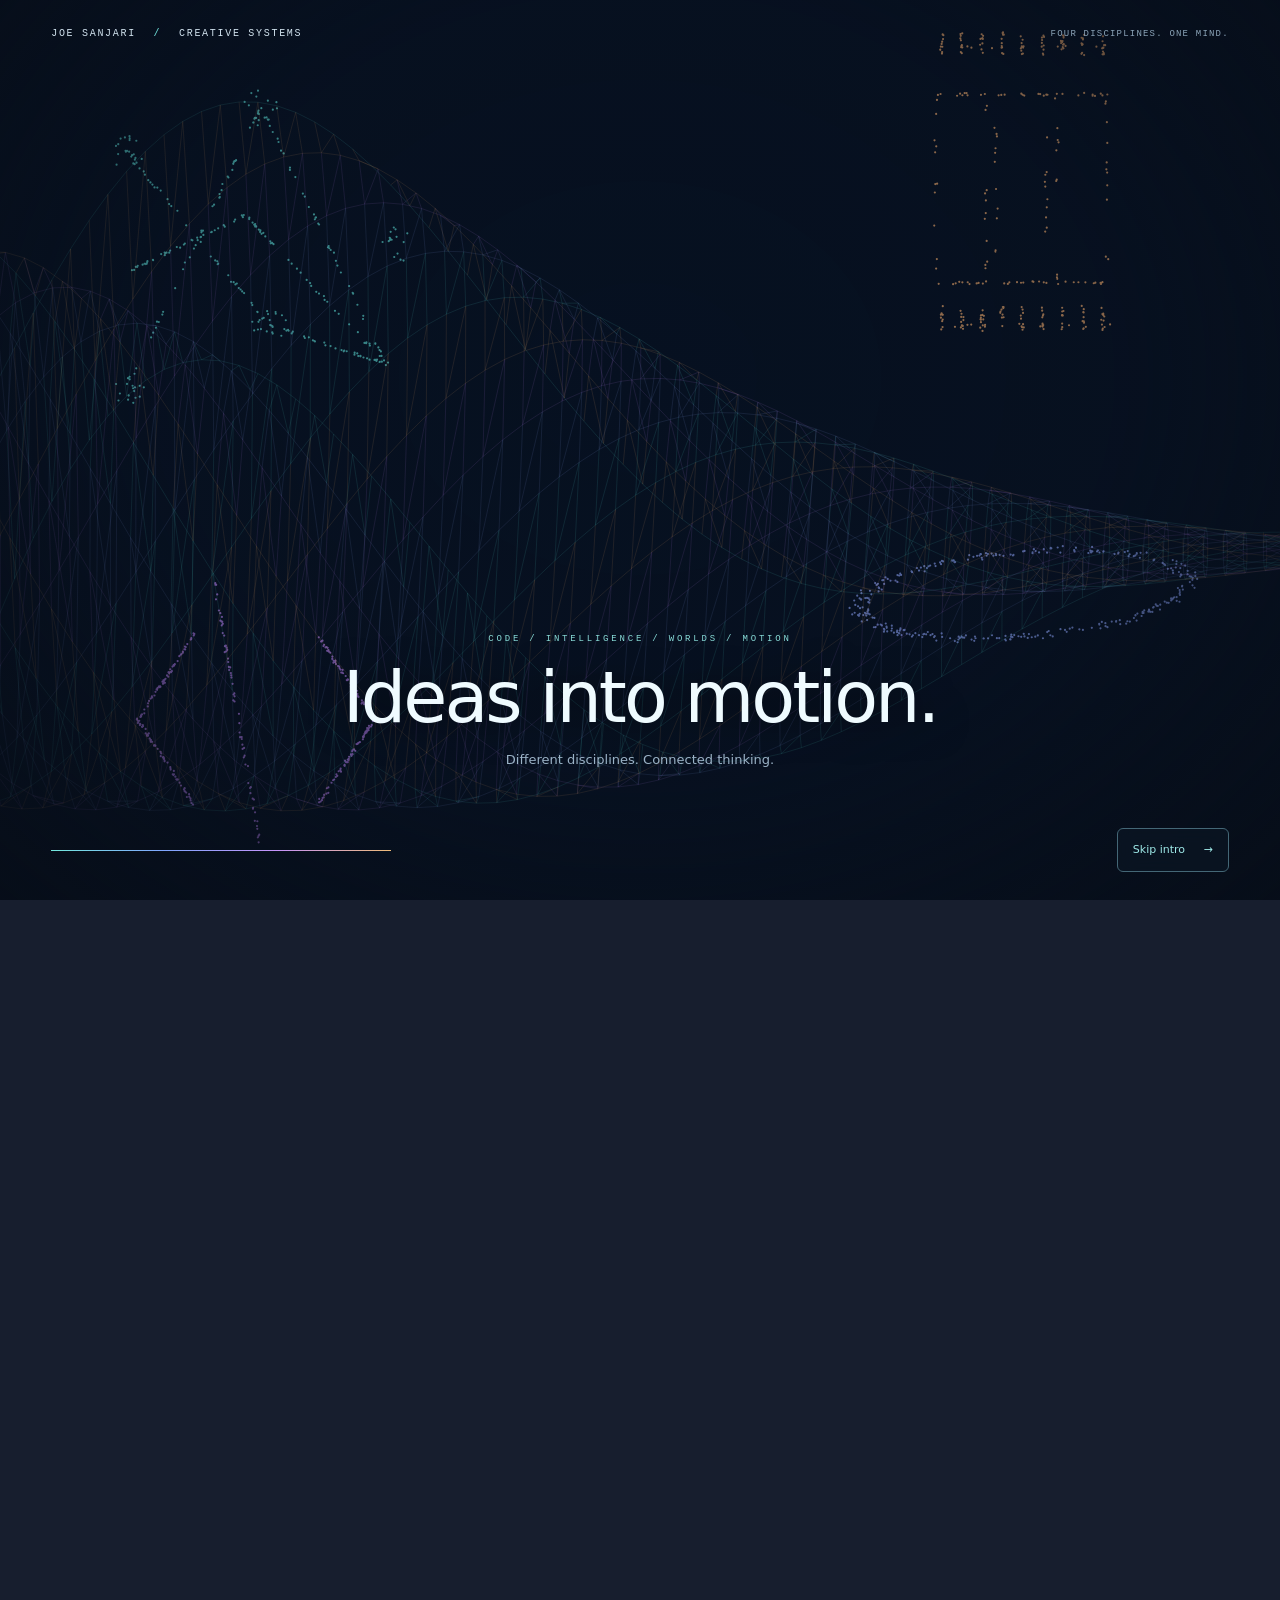
==== commit 7f012e79: "Focus portfolio introduction on creative engineering and recent projects" ====
--- a/index.html
+++ b/index.html
@@ -9,7 +9,7 @@
 <meta name="description" content="Yousef (Joseph) Sanjari, Warsaw. Python development, AI and ML systems, practical problem solving and technical communication. Projects, experience and a general professional CV.">
 <meta name="theme-color" content="#171e2e"><meta property="og:title" content="Joe Sanjari — Python & AI Software Developer"><meta property="og:description" content="Python development, AI systems and clear technical communication. Explore Joe’s work and general professional CV."><meta property="og:type" content="website"><meta property="og:url" content="https://josephsjr96.github.io/contact-card/">
 <link rel="icon" href="data:image/svg+xml,%3Csvg xmlns='http://www.w3.org/2000/svg' viewBox='0 0 64 64'%3E%3Crect width='64' height='64' rx='14' fill='%2317181f'/%3E%3Ctext x='32' y='44' text-anchor='middle' font-family='Arial' font-size='38' fill='%23c5b5ff'%3EJ%3C/text%3E%3C/svg%3E">
-<link rel="stylesheet" href="styles.css?v=20261107-motion2"><script defer src="waves.js?v=20261107-motion2"></script><script defer src="site-config.js?v=20261116-pcr-gaby"></script><script defer src="app.js?v=20261107-motion2"></script><script defer src="gaby.js?v=20261116-pcr-gaby"></script>
+<link rel="stylesheet" href="styles.css?v=20261107-motion2"><script defer src="waves.js?v=20261107-motion2"></script><script defer src="site-config.js?v=20261116-engineering"></script><script defer src="app.js?v=20261107-motion2"></script><script defer src="gaby.js?v=20261116-engineering"></script>
 </head><body>
 <canvas id="wave-field" aria-hidden="true"></canvas>
 <section id="boot" hidden aria-label="Welcome to Joe’s portfolio">
@@ -57,8 +57,8 @@
 <a class="skip" href="#main">Skip to content</a>
 <header class="site-header"><div class="container header-inner"><a class="brand" href="#contact"><span class="brand-mark" aria-hidden="true">JS /</span>Joe Sanjari</a><nav aria-label="Main navigation"><a href="#contact">Contact</a><a href="#work">Work</a><a href="#films">Films</a><a href="#cv">CV</a></nav></div></header>
 <main id="main" class="container">
-<section class="hero" id="contact" aria-labelledby="intro-heading"><div><p class="eyebrow">Python development · AI systems · Problem solving</p><h1 id="intro-heading">Complex problems.<br><span>Useful software.</span></h1><p class="intro">I&#x27;m Yousef (Joseph) Sanjari, a Python and AI developer based in Warsaw. I turn complex technical problems into working tools: APIs, model evaluation systems and interactive applications. My background in IT support keeps the focus on solving the problem and making the result useful to people.</p><div class="actions"><a class="button primary" href="#work">Explore my work <span aria-hidden="true">→</span></a><a class="button" href="cv.pdf" download="Yousef_Sanjari_CV.pdf">Download CV <span aria-hidden="true">↓</span></a></div></div><aside class="contact-card" aria-label="Contact Joe"><h2>Let's talk</h2><p>For roles, projects or a conversation.</p><a href="mailto:josephsanjari1996@gmail.com">Email Joe</a><a href="https://wa.me/48730504025?text=Hi%20Joe%2C%20I%20saw%20your%20portfolio." target="_blank" rel="noopener noreferrer">WhatsApp ↗</a><a href="https://linkedin.com/in/yousef-sanjari-712947207" target="_blank" rel="noopener noreferrer">LinkedIn ↗</a><a href="https://github.com/Josephsjr96" target="_blank" rel="noopener noreferrer">GitHub ↗</a><p class="location">Warsaw, Poland<br><a href="tel:+48730504025">+48 730 504 025</a></p></aside></section>
-<section class="content-section" aria-labelledby="strengths-heading"><div class="section-head"><div><h2 id="strengths-heading">What I bring</h2><p>Three strengths that connect my work across software, AI and IT support.</p></div></div><div class="strength-grid"><article class="strength"><h3>Practical problem solving</h3><p>I trace problems through hardware, software and workflows. That approach connects my IT support experience with the developer tools and applications I build today.</p></article><article class="strength"><h3>Systems thinking</h3><p>I connect APIs, data, model evaluation and interfaces, with tests and validation that make it clear what works and what still needs review.</p></article><article class="strength"><h3>Clear technical communication</h3><p>I make complex work easier to understand through dashboards, documentation and visual explainers, drawing on experience helping people with different technical backgrounds.</p></article></div></section>
+<section class="hero" id="contact" aria-labelledby="intro-heading"><div><p class="eyebrow">Python development · AI systems · Problem solving</p><h1 id="intro-heading">Complex problems.<br><span>Useful software.</span></h1><p class="intro">I&#x27;m Yousef (Joseph) Sanjari, a Python and AI developer in Warsaw. I combine engineering and creativity to build AI tools, interactive simulations and visual applications, including VESPER PCR and NUVREN Studio.</p><div class="actions"><a class="button primary" href="#work">Explore my work <span aria-hidden="true">→</span></a><a class="button" href="cv.pdf" download="Yousef_Sanjari_CV.pdf">Download CV <span aria-hidden="true">↓</span></a></div></div><aside class="contact-card" aria-label="Contact Joe"><h2>Let's talk</h2><p>For roles, projects or a conversation.</p><a href="mailto:josephsanjari1996@gmail.com">Email Joe</a><a href="https://wa.me/48730504025?text=Hi%20Joe%2C%20I%20saw%20your%20portfolio." target="_blank" rel="noopener noreferrer">WhatsApp ↗</a><a href="https://linkedin.com/in/yousef-sanjari-712947207" target="_blank" rel="noopener noreferrer">LinkedIn ↗</a><a href="https://github.com/Josephsjr96" target="_blank" rel="noopener noreferrer">GitHub ↗</a><p class="location">Warsaw, Poland<br><a href="tel:+48730504025">+48 730 504 025</a></p></aside></section>
+<section class="content-section" aria-labelledby="strengths-heading"><div class="section-head"><div><h2 id="strengths-heading">What I bring</h2><p>Engineering, creativity and clear communication.</p></div></div><div class="strength-grid"><article class="strength"><h3>Creative engineering</h3><p>I turn ideas into working systems, from VESPER’s interactive lab to NUVREN’s visual production tools.</p></article><article class="strength"><h3>Systems thinking</h3><p>I connect APIs, AI models and interfaces, then test how they work together.</p></article><article class="strength"><h3>Clear technical communication</h3><p>I explain complex systems through clear interfaces, dashboards and visual storytelling.</p></article></div></section>
 <section class="content-section" id="work" aria-labelledby="work-heading"><div class="section-head"><div><h2 id="work-heading">Selected work</h2><p>Software development, AI systems and visual communication. Each project shows what I built, how I approached the problem and the scope of the results.</p></div></div><div class="project-grid"><article class="project" id="proj-pcr"><p class="kind">Interactive science &amp; risk analysis</p><h3>VESPER PCR Laboratory</h3><p>A working browser laboratory for loading DNA sequences, exploring simulated PCR/qPCR signals and asking Cooper to operate the lab and explain checked results.</p><p class="note">Imports single-record FASTA or DNA text · Educational simulation; specialist evaluation pending.</p><ul class="tags" aria-label="Technologies and skills"><li>JavaScript</li><li>DNA / FASTA</li><li>Simulation</li><li>Risk analysis</li></ul><a href="samples/pcr/">Open live laboratory <span aria-hidden="true">→</span></a></article><article class="project" id="proj-mlops"><p class="kind">Dashboards &amp; model monitoring</p><h3>Research ML Platform</h3><p>A Streamlit dashboard and Python services for tracking model versions, evaluation results and canary deployments.</p><p class="note">Research prototype · Local validation is separate from production readiness.</p><ul class="tags" aria-label="Technologies and skills"><li>Python</li><li>SQL/SQLite</li><li>Streamlit</li><li>Prometheus</li></ul><a href="samples/research-ml-platform/">Read the case study <span aria-hidden="true">→</span></a></article><article class="project" id="proj-animation"><p class="kind">Creative production tools</p><h3>Animation Production Workspace</h3><p>Flask workflows for storyboards, shots and schedules, alongside a React/TypeScript/PixiJS scene-editor prototype with undo/redo and validated project import/export.</p><p class="note">Production workspace and editor prototypes · Features and validation scope are documented separately.</p><ul class="tags" aria-label="Technologies and skills"><li>Python</li><li>Flask</li><li>React</li><li>TypeScript</li><li>PixiJS</li></ul><a href="https://github.com/Josephsjr96/Animating-platform" target="_blank" rel="noopener noreferrer">View on GitHub <span aria-hidden="true">↗</span><span class="sr-only"> (opens in a new tab)</span></a></article><article class="project" id="proj-rulebox"><p class="kind">Local developer tools</p><h3>Rulebox</h3><p>A Python and SQLite instruction manager with a browser interface, reviewed file updates, backups and stale-preview checks.</p><ul class="tags" aria-label="Technologies and skills"><li>Python</li><li>SQLite</li><li>JavaScript</li></ul><a href="https://github.com/Josephsjr96/rulebox" target="_blank" rel="noopener noreferrer">View on GitHub <span aria-hidden="true">↗</span><span class="sr-only"> (opens in a new tab)</span></a></article></div><details class="more-projects"><summary>More projects</summary><div class="project-grid"><article class="project" id="proj-simon"><p class="kind">Distributed AI · Team project</p><h3>SIMON</h3><p>Contributed to inference workflows across different hardware, signed output receipts and experiments on AMD MI300X.</p><p class="note">A receipt binds a node to its answer; it does not prove which model executed.</p><ul class="tags" aria-label="Technologies and skills"><li>LLM inference</li><li>Verification</li><li>Performance analysis</li></ul><a href="https://github.com/Josephsjr96/SIMON" target="_blank" rel="noopener noreferrer">View on GitHub <span aria-hidden="true">↗</span><span class="sr-only"> (opens in a new tab)</span></a></article><article class="project" id="proj-data-explorer"><p class="kind">Data analysis &amp; reporting</p><h3>Data Explorer</h3><p>A Python dashboard that cleans movie data and presents genre comparisons, summary statistics and ranked tables.</p><p class="note">Academic project · Real movie titles; simulated ratings and financial data.</p><ul class="tags" aria-label="Technologies and skills"><li>Python</li><li>Pandas</li><li>NumPy</li><li>PySide6</li></ul><a href="samples/data-explorer/">Read the case study <span aria-hidden="true">→</span></a></article><article class="project" id="proj-translator"><p class="kind">NLP evaluation &amp; research</p><h3>Multilingual Poetic Translator</h3><p>A research application comparing Persian, German and Polish translations through model outputs, metrics and structured human ratings.</p><p class="note">Engineering tests establish version integrity; linguistic quality review is separate.</p><ul class="tags" aria-label="Technologies and skills"><li>Python</li><li>NLLB-200</li><li>SQLite</li><li>Human evaluation</li></ul><a href="https://github.com/Josephsjr96/NLP-project-Multilanguage-poetic-translator" target="_blank" rel="noopener noreferrer">View on GitHub <span aria-hidden="true">↗</span><span class="sr-only"> (opens in a new tab)</span></a></article><article class="project" id="proj-videos"><p class="kind">Visual communication</p><h3>Technical Explainer Videos</h3><p>Created motion-graphics explainers for MLOps, SIMON and AI Behavior Lab, using animated diagrams, metric panels and captions to explain technical workflows.</p><p class="note">Watch SIMON, Canary MLOps and Water Tank in Project Films.</p><ul class="tags" aria-label="Technologies and skills"><li>Data storytelling</li><li>Motion graphics</li><li>Technical communication</li></ul><a href="#films">Watch project films <span aria-hidden="true">→</span></a></article><article class="project" id="proj-polish"><p class="kind">Language learning</p><h3>Polish A1</h3><p>An offline-capable learning app with everyday dialogues, grammar notes, pronunciation and quizzes.</p><ul class="tags" aria-label="Technologies and skills"><li>JavaScript</li><li>PWA</li><li>Education</li></ul><a href="https://github.com/Josephsjr96/PolishA1-app" target="_blank" rel="noopener noreferrer">View on GitHub <span aria-hidden="true">↗</span><span class="sr-only"> (opens in a new tab)</span></a></article></div></details><section class="game-design" id="game-design" aria-labelledby="game-design-heading"><div class="game-section-head"><div><p class="eyebrow">Interactive experiences</p><h3 id="game-design-heading">Game design</h3></div><p>Where systems, visual storytelling and player experience meet.</p></div><article class="game-project" id="proj-space-duel" aria-labelledby="space-duel-heading"><div class="game-feature-grid"><div class="game-copy"><p class="kind">Independent game project · Desktop arcade</p><h4 id="space-duel-heading">Space Ship Duel</h4><p class="game-tagline">One pilot. Six worlds.<br>A reason to keep flying.</p><p>A Python/Pygame space shooter that connects responsive combat, weapon progression and a six-world frontier journey. Built around readable action, a cinematic opening and clear objectives between encounters.</p><ul class="tags" aria-label="Game technologies and skills"><li>Python</li><li>Pygame CE</li><li>Game design</li><li>Procedural VFX</li></ul><div class="actions"><a class="button primary" href="samples/space-duel/">Read the case study <span aria-hidden="true">→</span></a></div><p class="game-role"><strong>My role</strong>Gameplay programming, interface design, visual direction and testing.</p></div><figure class="game-hero-image"><a href="media/space-duel/combat.webp" target="_blank" rel="noopener noreferrer" aria-label="Open full-size Space Ship Duel combat screenshot (opens in a new tab)"><img src="media/space-duel/combat.webp" width="1024" height="768" loading="lazy" decoding="async" alt="Space Ship Duel in play: a blue interceptor faces three enemy ships above Aurelia, with weapons, hull and sector progress in the HUD."></a><figcaption>Actual Pygame render · Aurelia orbital combat</figcaption></figure></div><div class="game-principles"><div><h5>Combat with clarity</h5><p>Staggered enemy arrivals, separated flight lanes, shields and readable weapon effects keep the action understandable.</p></div><div><h5>A connected player journey</h5><p>A cinematic prologue, mission briefings and five-wave sectors turn isolated fights into a journey across the frontier.</p></div><div><h5>Art that serves the game</h5><p>Distinct generated planets, darkened backdrops and cached visual effects give each world an identity while preserving combat contrast.</p></div></div><div class="game-gallery" aria-label="Space Ship Duel screenshot gallery"><figure><a href="media/space-duel/world-route.webp" target="_blank" rel="noopener noreferrer" aria-label="Open full-size screenshot: The journey (opens in a new tab)"><img src="media/space-duel/world-route.webp" width="1024" height="768" loading="lazy" decoding="async" alt="Six detailed planets connected by the frontier route on the game’s star map."></a><figcaption><strong>The journey</strong><span>Six worlds give the arcade loop a sense of place.</span></figcaption></figure><figure><a href="media/space-duel/helios-briefing.webp" target="_blank" rel="noopener noreferrer" aria-label="Open full-size screenshot: The arrival (opens in a new tab)"><img src="media/space-duel/helios-briefing.webp" width="1024" height="768" loading="lazy" decoding="async" alt="Helios, a red volcanic planet, beside its mission objective and route progress."></a><figcaption><strong>The arrival</strong><span>A destination and an objective before the first shot.</span></figcaption></figure><figure><a href="media/space-duel/sector-clear.webp" target="_blank" rel="noopener noreferrer" aria-label="Open full-size screenshot: The payoff (opens in a new tab)"><img src="media/space-duel/sector-clear.webp" width="1024" height="768" loading="lazy" decoding="async" alt="Aurelia sector completion panel showing score, hull integrity and the approach to Khepri."></a><figcaption><strong>The payoff</strong><span>A clear debrief connects victory to the next world.</span></figcaption></figure></div><p class="game-art-note">Screenshots captured from the game. Planet and nebula artwork created with AI-assisted generation; gameplay effects and interfaces rendered in Pygame.</p></article></section></section>
 <section class="content-section" id="films" aria-labelledby="films-heading"><div class="section-head"><div><h2 id="films-heading">Project Films</h2><p>Short visual stories about the systems I build. Choose a film to play; sound starts only when you press play.</p></div></div><div class="film-grid"><article class="film" id="film-simon"><div class="film-meta"><span>Distributed AI inference</span><span>4:28</span></div><h3>SIMON</h3><p>A visual walkthrough of peer-to-peer inference, signed output receipts, hardware comparisons and the limits of verification.</p><video controls playsinline preload="none" poster="media/simon.jpg" aria-label="SIMON project film" aria-describedby="film-note-simon"><source src="media/simon.mp4" type="video/mp4">Your browser does not support embedded video. <a href="media/simon.mp4">Open the MP4</a>.</video><p class="film-note" id="film-note-simon">Team research project · Video created to explain the system and recorded experiments.</p><div class="film-bottom"><details><summary>Video summary</summary><p>Explains how jobs move between clients and nodes, how signed receipts bind outputs, and what performance experiments show. Distinguishes output integrity from proof of model execution.</p></details><a href="media/simon.mp4" download>Download MP4 · 8.6 MB</a></div></article><article class="film" id="film-mlops"><div class="film-meta"><span>Model deployment &amp; monitoring</span><span>0:54</span></div><h3>Canary MLOps</h3><p>An animated explanation of model registration, canary traffic, monitoring and promotion or rollback.</p><video controls playsinline preload="none" poster="media/mlops.jpg" aria-label="Canary MLOps project film" aria-describedby="film-note-mlops"><source src="media/mlops.mp4" type="video/mp4">Your browser does not support embedded video. <a href="media/mlops.mp4">Open the MP4</a>.</video><p class="film-note" id="film-note-mlops">Architecture explainer · Illustrative metric panels are not production performance evidence.</p><div class="film-bottom"><details><summary>Video summary</summary><p>Follows a model through registration and limited candidate traffic, shows monitoring panels, and explains when a deployment can be promoted or rolled back.</p></details><a href="media/mlops.mp4" download>Download MP4 · 9.6 MB</a></div></article><article class="film" id="film-water-tank"><div class="film-meta"><span>Control systems &amp; safety design</span><span>1:00</span></div><h3>Water Tank</h3><p>A motion-graphics presentation of water-level control, failure scenarios and an independent shutdown proposal.</p><video controls playsinline preload="none" poster="media/water-tank.jpg" aria-label="Water Tank project film" aria-describedby="film-note-water-tank"><source src="media/water-tank.mp4" type="video/mp4">Your browser does not support embedded video. <a href="media/water-tank.mp4">Open the MP4</a>.</video><p class="film-note" id="film-note-water-tank">Classroom design proposal · Thresholds and stopping tests are proposed, not measured results.</p><div class="film-bottom"><details><summary>Video summary</summary><p>Shows normal pump hysteresis, sensor and pump failure scenarios, an independent high-level trip, and a proposed stopping test with residual overflow risks.</p></details><a href="media/water-tank.mp4" download>Download MP4 · 3.3 MB</a></div></article></div></section>
 <section class="content-section" id="cv" aria-labelledby="cv-heading"><div class="section-head"><div><h2 id="cv-heading">Curriculum vitae</h2><p>Python &amp; AI Software Developer</p></div></div><div class="cv-layout"><aside class="cv-sidebar"><h3>Yousef (Joseph) Sanjari</h3><p>Python, AI systems and practical problem solving.<br>Warsaw, Poland</p><a class="button primary" id="cv-download" href="cv.pdf" download="Yousef_Sanjari_CV.pdf">Download CV <span aria-hidden="true">↓</span></a><small>PDF · One A4 page · Updated November 2026</small></aside><div class="cv-body"><h2 class="print-title" hidden>Yousef (Joseph) Sanjari</h2><h3>Professional Summary</h3><p class="p">Python and AI developer who turns complex technical problems into usable software. Builds APIs, model evaluation tools and interactive applications, drawing on machine learning experience and hands-on IT support. Combines careful troubleshooting and reproducible testing with clear technical communication, from dashboards to visual explainers.</p><h3>Core Skills</h3><p class="skill">Software development: Python, FastAPI, Flask, REST APIs, SQL/SQLite, JavaScript, TypeScript, React</p><p class="skill">AI &amp; data: PyTorch, Transformers, LLM integration, LoRA/PEFT, Pandas, NumPy, model evaluation</p><p class="skill">Engineering practice: Linux, Git, Docker, pytest, HTTP integration testing, monitoring and technical documentation</p><h3>Professional Experience</h3><h4>Machine Learning Developer | NoyanGames | 2025–2026</h4><ul><li>Built player segmentation and classification workflows using gameplay, social and transaction signals; explored LLM-powered personalization and reinforcement-learning-driven event selection.</li></ul><h4>Freelance Software Developer | June 2024–Present</h4><ul><li>Developed Python APIs, interactive interfaces and AI-integrated prototypes for model evaluation, developer tooling and creative production workflows.</li></ul><h4>IT Support | Iran Rahjoo Co., Ahwaz | September 2020–October 2022</h4><ul><li>Diagnosed hardware, software and network faults; coordinated vendors and trained staff, explaining technical solutions to people with different levels of experience.</li></ul><h3>Selected Engineering Projects</h3><h4>Research ML Platform &amp; Multilingual Evaluation | Python, FastAPI, SQLite</h4><ul><li>Built model registration, canary routing, promotion, rollback and artifact verification, with a Streamlit monitoring dashboard. Recorded real NLLB inference across six translation directions; kept linguistic quality review separate from engineering validation.</li></ul><h4>Animation Production Platform / NUVREN Studio | Flask, React, TypeScript, PixiJS</h4><ul><li>Built shot, storyboard and scheduling workflows and a scene editor with undo/redo, validated JSON import/export and standalone HTML export. Combined backend workflows with interactive visual tools.</li></ul><h4>Rulebox | Python, SQLite, JavaScript</h4><ul><li>Built a local instruction manager with reviewed file updates, backups and stale-preview checks; added automated tests and GitHub Actions. Implemented optional local LoRA training and inference tooling.</li></ul><h4>SIMON — Distributed AI Inference | Team Project</h4><ul><li>Contributed to heterogeneous inference workflows, signed output receipts and AMD MI300X experiments; documented what the verification could and could not establish.</li></ul><h3>Technical Communication</h3><p class="p">Created motion-graphics explainers for MLOps, SIMON and AI Behavior Lab using animated system diagrams, metric panels and captions. Built data-analysis dashboards that turn raw records into charts, comparisons and readable summaries.</p><h3>Education</h3><p class="edu">M.Eng. Computer Engineering — Applied Data Science &amp; AI | Vistula University, Warsaw | 2026–expected 2028</p><p class="edu">B.A. Computer Software Engineering | Jahrom University | 2021–2024</p><p class="edu">Associate Degree, IT | University of Applied Sciences and Technology | 2016–2019</p><h3>Languages &amp; Certifications</h3><p class="p">English C1 | Persian &amp; Arabic (native) | German A2 | Polish A1</p><p class="p">CompTIA A+ (2023) | TCP/IP, EDSO (2022) | Hardware Repair (2019)</p></div></div></section>
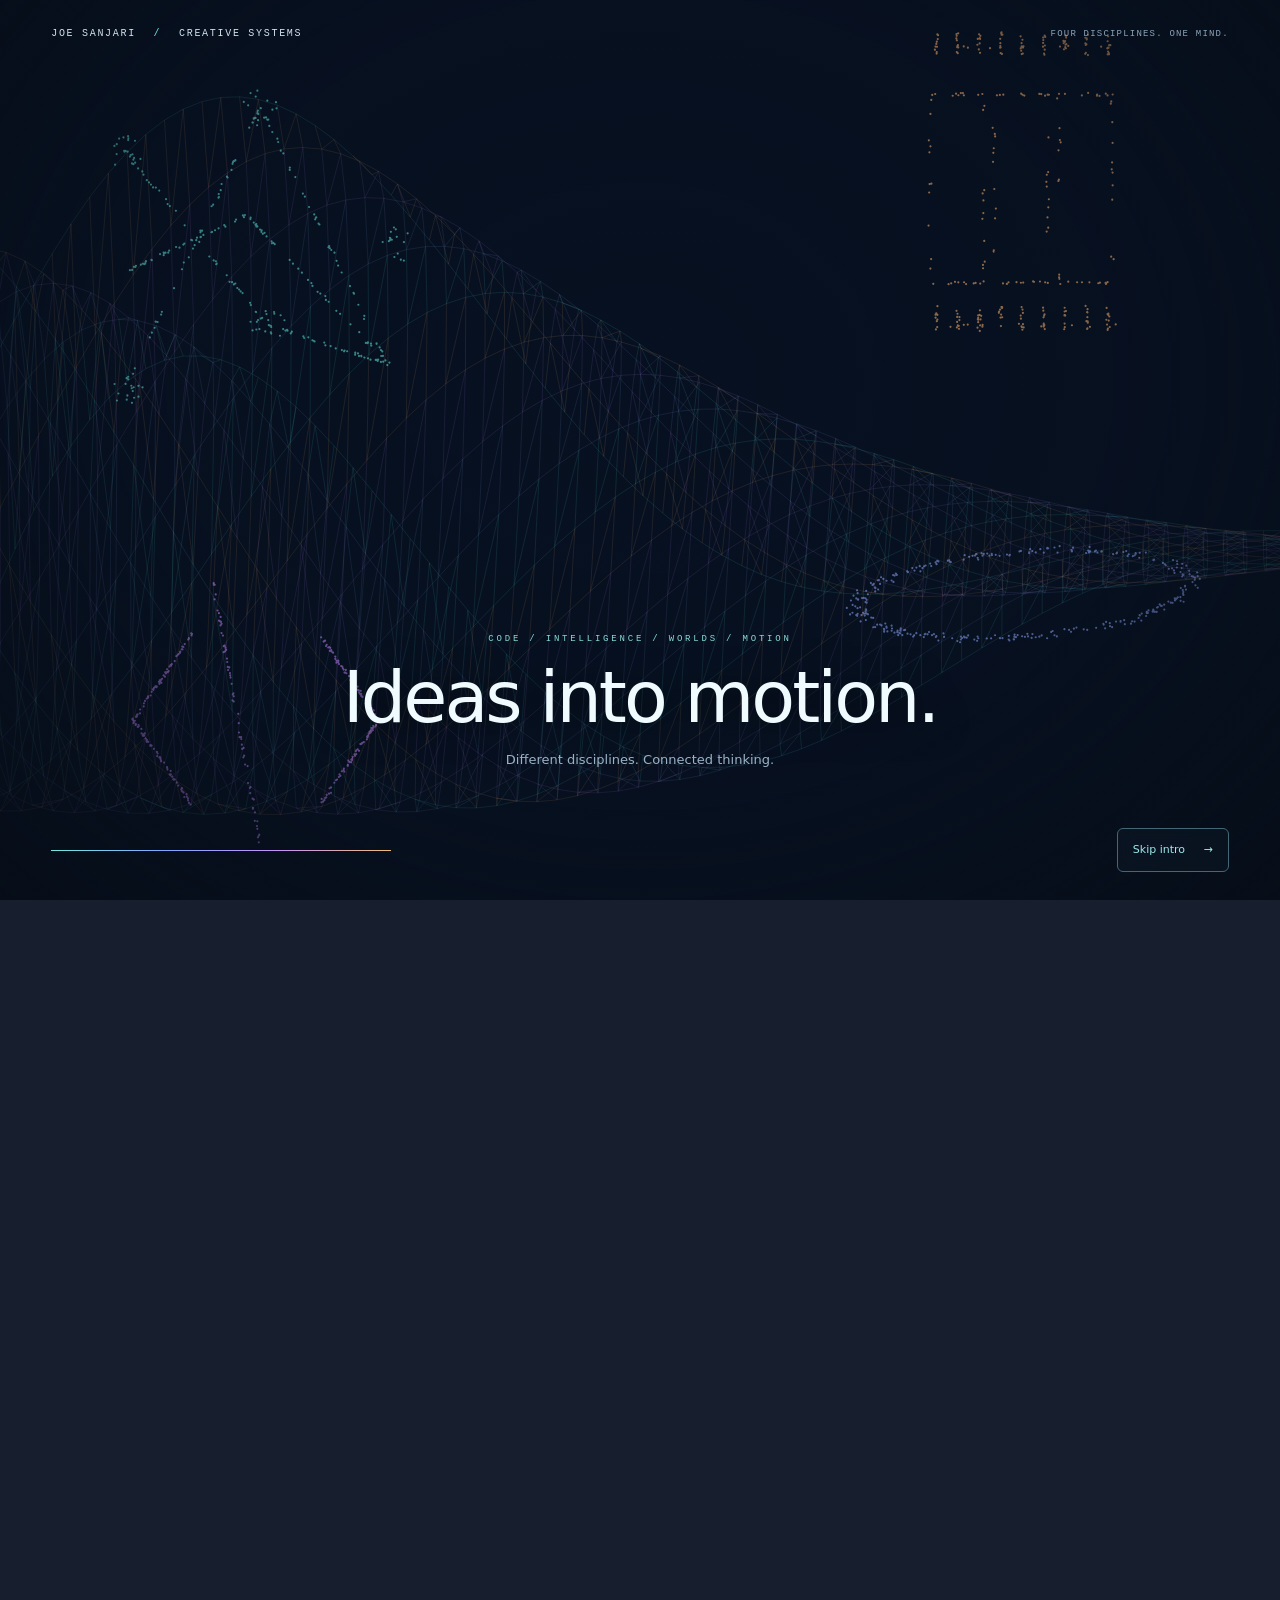
==== commit c80f6490: "Keep portfolio introduction and strengths general and concise" ====
--- a/index.html
+++ b/index.html
@@ -9,7 +9,7 @@
 <meta name="description" content="Yousef (Joseph) Sanjari, Warsaw. Python development, AI and ML systems, practical problem solving and technical communication. Projects, experience and a general professional CV.">
 <meta name="theme-color" content="#171e2e"><meta property="og:title" content="Joe Sanjari — Python & AI Software Developer"><meta property="og:description" content="Python development, AI systems and clear technical communication. Explore Joe’s work and general professional CV."><meta property="og:type" content="website"><meta property="og:url" content="https://josephsjr96.github.io/contact-card/">
 <link rel="icon" href="data:image/svg+xml,%3Csvg xmlns='http://www.w3.org/2000/svg' viewBox='0 0 64 64'%3E%3Crect width='64' height='64' rx='14' fill='%2317181f'/%3E%3Ctext x='32' y='44' text-anchor='middle' font-family='Arial' font-size='38' fill='%23c5b5ff'%3EJ%3C/text%3E%3C/svg%3E">
-<link rel="stylesheet" href="styles.css?v=20261107-motion2"><script defer src="waves.js?v=20261107-motion2"></script><script defer src="site-config.js?v=20261116-engineering"></script><script defer src="app.js?v=20261107-motion2"></script><script defer src="gaby.js?v=20261116-engineering"></script>
+<link rel="stylesheet" href="styles.css?v=20261107-motion2"><script defer src="waves.js?v=20261107-motion2"></script><script defer src="site-config.js?v=20261116-general"></script><script defer src="app.js?v=20261107-motion2"></script><script defer src="gaby.js?v=20261116-general"></script>
 </head><body>
 <canvas id="wave-field" aria-hidden="true"></canvas>
 <section id="boot" hidden aria-label="Welcome to Joe’s portfolio">
@@ -57,8 +57,8 @@
 <a class="skip" href="#main">Skip to content</a>
 <header class="site-header"><div class="container header-inner"><a class="brand" href="#contact"><span class="brand-mark" aria-hidden="true">JS /</span>Joe Sanjari</a><nav aria-label="Main navigation"><a href="#contact">Contact</a><a href="#work">Work</a><a href="#films">Films</a><a href="#cv">CV</a></nav></div></header>
 <main id="main" class="container">
-<section class="hero" id="contact" aria-labelledby="intro-heading"><div><p class="eyebrow">Python development · AI systems · Problem solving</p><h1 id="intro-heading">Complex problems.<br><span>Useful software.</span></h1><p class="intro">I&#x27;m Yousef (Joseph) Sanjari, a Python and AI developer in Warsaw. I combine engineering and creativity to build AI tools, interactive simulations and visual applications, including VESPER PCR and NUVREN Studio.</p><div class="actions"><a class="button primary" href="#work">Explore my work <span aria-hidden="true">→</span></a><a class="button" href="cv.pdf" download="Yousef_Sanjari_CV.pdf">Download CV <span aria-hidden="true">↓</span></a></div></div><aside class="contact-card" aria-label="Contact Joe"><h2>Let's talk</h2><p>For roles, projects or a conversation.</p><a href="mailto:josephsanjari1996@gmail.com">Email Joe</a><a href="https://wa.me/48730504025?text=Hi%20Joe%2C%20I%20saw%20your%20portfolio." target="_blank" rel="noopener noreferrer">WhatsApp ↗</a><a href="https://linkedin.com/in/yousef-sanjari-712947207" target="_blank" rel="noopener noreferrer">LinkedIn ↗</a><a href="https://github.com/Josephsjr96" target="_blank" rel="noopener noreferrer">GitHub ↗</a><p class="location">Warsaw, Poland<br><a href="tel:+48730504025">+48 730 504 025</a></p></aside></section>
-<section class="content-section" aria-labelledby="strengths-heading"><div class="section-head"><div><h2 id="strengths-heading">What I bring</h2><p>Engineering, creativity and clear communication.</p></div></div><div class="strength-grid"><article class="strength"><h3>Creative engineering</h3><p>I turn ideas into working systems, from VESPER’s interactive lab to NUVREN’s visual production tools.</p></article><article class="strength"><h3>Systems thinking</h3><p>I connect APIs, AI models and interfaces, then test how they work together.</p></article><article class="strength"><h3>Clear technical communication</h3><p>I explain complex systems through clear interfaces, dashboards and visual storytelling.</p></article></div></section>
+<section class="hero" id="contact" aria-labelledby="intro-heading"><div><p class="eyebrow">Python development · AI systems · Problem solving</p><h1 id="intro-heading">Complex problems.<br><span>Useful software.</span></h1><p class="intro">I&#x27;m Yousef (Joseph) Sanjari, a Python and AI developer in Warsaw. I combine engineering, creativity and practical problem solving to turn ideas into useful, intuitive software.</p><div class="actions"><a class="button primary" href="#work">Explore my work <span aria-hidden="true">→</span></a><a class="button" href="cv.pdf" download="Yousef_Sanjari_CV.pdf">Download CV <span aria-hidden="true">↓</span></a></div></div><aside class="contact-card" aria-label="Contact Joe"><h2>Let's talk</h2><p>For roles, projects or a conversation.</p><a href="mailto:josephsanjari1996@gmail.com">Email Joe</a><a href="https://wa.me/48730504025?text=Hi%20Joe%2C%20I%20saw%20your%20portfolio." target="_blank" rel="noopener noreferrer">WhatsApp ↗</a><a href="https://linkedin.com/in/yousef-sanjari-712947207" target="_blank" rel="noopener noreferrer">LinkedIn ↗</a><a href="https://github.com/Josephsjr96" target="_blank" rel="noopener noreferrer">GitHub ↗</a><p class="location">Warsaw, Poland<br><a href="tel:+48730504025">+48 730 504 025</a></p></aside></section>
+<section class="content-section" aria-labelledby="strengths-heading"><div class="section-head"><div><h2 id="strengths-heading">What I bring</h2><p>Engineering, creativity and clear communication.</p></div></div><div class="strength-grid"><article class="strength"><h3>Creative engineering</h3><p>I bring ideas to life through thoughtful design and reliable engineering.</p></article><article class="strength"><h3>Systems thinking</h3><p>I look at the whole problem and build solutions that work together.</p></article><article class="strength"><h3>Clear technical communication</h3><p>I make complex ideas clear and keep the user’s experience in focus.</p></article></div></section>
 <section class="content-section" id="work" aria-labelledby="work-heading"><div class="section-head"><div><h2 id="work-heading">Selected work</h2><p>Software development, AI systems and visual communication. Each project shows what I built, how I approached the problem and the scope of the results.</p></div></div><div class="project-grid"><article class="project" id="proj-pcr"><p class="kind">Interactive science &amp; risk analysis</p><h3>VESPER PCR Laboratory</h3><p>A working browser laboratory for loading DNA sequences, exploring simulated PCR/qPCR signals and asking Cooper to operate the lab and explain checked results.</p><p class="note">Imports single-record FASTA or DNA text · Educational simulation; specialist evaluation pending.</p><ul class="tags" aria-label="Technologies and skills"><li>JavaScript</li><li>DNA / FASTA</li><li>Simulation</li><li>Risk analysis</li></ul><a href="samples/pcr/">Open live laboratory <span aria-hidden="true">→</span></a></article><article class="project" id="proj-mlops"><p class="kind">Dashboards &amp; model monitoring</p><h3>Research ML Platform</h3><p>A Streamlit dashboard and Python services for tracking model versions, evaluation results and canary deployments.</p><p class="note">Research prototype · Local validation is separate from production readiness.</p><ul class="tags" aria-label="Technologies and skills"><li>Python</li><li>SQL/SQLite</li><li>Streamlit</li><li>Prometheus</li></ul><a href="samples/research-ml-platform/">Read the case study <span aria-hidden="true">→</span></a></article><article class="project" id="proj-animation"><p class="kind">Creative production tools</p><h3>Animation Production Workspace</h3><p>Flask workflows for storyboards, shots and schedules, alongside a React/TypeScript/PixiJS scene-editor prototype with undo/redo and validated project import/export.</p><p class="note">Production workspace and editor prototypes · Features and validation scope are documented separately.</p><ul class="tags" aria-label="Technologies and skills"><li>Python</li><li>Flask</li><li>React</li><li>TypeScript</li><li>PixiJS</li></ul><a href="https://github.com/Josephsjr96/Animating-platform" target="_blank" rel="noopener noreferrer">View on GitHub <span aria-hidden="true">↗</span><span class="sr-only"> (opens in a new tab)</span></a></article><article class="project" id="proj-rulebox"><p class="kind">Local developer tools</p><h3>Rulebox</h3><p>A Python and SQLite instruction manager with a browser interface, reviewed file updates, backups and stale-preview checks.</p><ul class="tags" aria-label="Technologies and skills"><li>Python</li><li>SQLite</li><li>JavaScript</li></ul><a href="https://github.com/Josephsjr96/rulebox" target="_blank" rel="noopener noreferrer">View on GitHub <span aria-hidden="true">↗</span><span class="sr-only"> (opens in a new tab)</span></a></article></div><details class="more-projects"><summary>More projects</summary><div class="project-grid"><article class="project" id="proj-simon"><p class="kind">Distributed AI · Team project</p><h3>SIMON</h3><p>Contributed to inference workflows across different hardware, signed output receipts and experiments on AMD MI300X.</p><p class="note">A receipt binds a node to its answer; it does not prove which model executed.</p><ul class="tags" aria-label="Technologies and skills"><li>LLM inference</li><li>Verification</li><li>Performance analysis</li></ul><a href="https://github.com/Josephsjr96/SIMON" target="_blank" rel="noopener noreferrer">View on GitHub <span aria-hidden="true">↗</span><span class="sr-only"> (opens in a new tab)</span></a></article><article class="project" id="proj-data-explorer"><p class="kind">Data analysis &amp; reporting</p><h3>Data Explorer</h3><p>A Python dashboard that cleans movie data and presents genre comparisons, summary statistics and ranked tables.</p><p class="note">Academic project · Real movie titles; simulated ratings and financial data.</p><ul class="tags" aria-label="Technologies and skills"><li>Python</li><li>Pandas</li><li>NumPy</li><li>PySide6</li></ul><a href="samples/data-explorer/">Read the case study <span aria-hidden="true">→</span></a></article><article class="project" id="proj-translator"><p class="kind">NLP evaluation &amp; research</p><h3>Multilingual Poetic Translator</h3><p>A research application comparing Persian, German and Polish translations through model outputs, metrics and structured human ratings.</p><p class="note">Engineering tests establish version integrity; linguistic quality review is separate.</p><ul class="tags" aria-label="Technologies and skills"><li>Python</li><li>NLLB-200</li><li>SQLite</li><li>Human evaluation</li></ul><a href="https://github.com/Josephsjr96/NLP-project-Multilanguage-poetic-translator" target="_blank" rel="noopener noreferrer">View on GitHub <span aria-hidden="true">↗</span><span class="sr-only"> (opens in a new tab)</span></a></article><article class="project" id="proj-videos"><p class="kind">Visual communication</p><h3>Technical Explainer Videos</h3><p>Created motion-graphics explainers for MLOps, SIMON and AI Behavior Lab, using animated diagrams, metric panels and captions to explain technical workflows.</p><p class="note">Watch SIMON, Canary MLOps and Water Tank in Project Films.</p><ul class="tags" aria-label="Technologies and skills"><li>Data storytelling</li><li>Motion graphics</li><li>Technical communication</li></ul><a href="#films">Watch project films <span aria-hidden="true">→</span></a></article><article class="project" id="proj-polish"><p class="kind">Language learning</p><h3>Polish A1</h3><p>An offline-capable learning app with everyday dialogues, grammar notes, pronunciation and quizzes.</p><ul class="tags" aria-label="Technologies and skills"><li>JavaScript</li><li>PWA</li><li>Education</li></ul><a href="https://github.com/Josephsjr96/PolishA1-app" target="_blank" rel="noopener noreferrer">View on GitHub <span aria-hidden="true">↗</span><span class="sr-only"> (opens in a new tab)</span></a></article></div></details><section class="game-design" id="game-design" aria-labelledby="game-design-heading"><div class="game-section-head"><div><p class="eyebrow">Interactive experiences</p><h3 id="game-design-heading">Game design</h3></div><p>Where systems, visual storytelling and player experience meet.</p></div><article class="game-project" id="proj-space-duel" aria-labelledby="space-duel-heading"><div class="game-feature-grid"><div class="game-copy"><p class="kind">Independent game project · Desktop arcade</p><h4 id="space-duel-heading">Space Ship Duel</h4><p class="game-tagline">One pilot. Six worlds.<br>A reason to keep flying.</p><p>A Python/Pygame space shooter that connects responsive combat, weapon progression and a six-world frontier journey. Built around readable action, a cinematic opening and clear objectives between encounters.</p><ul class="tags" aria-label="Game technologies and skills"><li>Python</li><li>Pygame CE</li><li>Game design</li><li>Procedural VFX</li></ul><div class="actions"><a class="button primary" href="samples/space-duel/">Read the case study <span aria-hidden="true">→</span></a></div><p class="game-role"><strong>My role</strong>Gameplay programming, interface design, visual direction and testing.</p></div><figure class="game-hero-image"><a href="media/space-duel/combat.webp" target="_blank" rel="noopener noreferrer" aria-label="Open full-size Space Ship Duel combat screenshot (opens in a new tab)"><img src="media/space-duel/combat.webp" width="1024" height="768" loading="lazy" decoding="async" alt="Space Ship Duel in play: a blue interceptor faces three enemy ships above Aurelia, with weapons, hull and sector progress in the HUD."></a><figcaption>Actual Pygame render · Aurelia orbital combat</figcaption></figure></div><div class="game-principles"><div><h5>Combat with clarity</h5><p>Staggered enemy arrivals, separated flight lanes, shields and readable weapon effects keep the action understandable.</p></div><div><h5>A connected player journey</h5><p>A cinematic prologue, mission briefings and five-wave sectors turn isolated fights into a journey across the frontier.</p></div><div><h5>Art that serves the game</h5><p>Distinct generated planets, darkened backdrops and cached visual effects give each world an identity while preserving combat contrast.</p></div></div><div class="game-gallery" aria-label="Space Ship Duel screenshot gallery"><figure><a href="media/space-duel/world-route.webp" target="_blank" rel="noopener noreferrer" aria-label="Open full-size screenshot: The journey (opens in a new tab)"><img src="media/space-duel/world-route.webp" width="1024" height="768" loading="lazy" decoding="async" alt="Six detailed planets connected by the frontier route on the game’s star map."></a><figcaption><strong>The journey</strong><span>Six worlds give the arcade loop a sense of place.</span></figcaption></figure><figure><a href="media/space-duel/helios-briefing.webp" target="_blank" rel="noopener noreferrer" aria-label="Open full-size screenshot: The arrival (opens in a new tab)"><img src="media/space-duel/helios-briefing.webp" width="1024" height="768" loading="lazy" decoding="async" alt="Helios, a red volcanic planet, beside its mission objective and route progress."></a><figcaption><strong>The arrival</strong><span>A destination and an objective before the first shot.</span></figcaption></figure><figure><a href="media/space-duel/sector-clear.webp" target="_blank" rel="noopener noreferrer" aria-label="Open full-size screenshot: The payoff (opens in a new tab)"><img src="media/space-duel/sector-clear.webp" width="1024" height="768" loading="lazy" decoding="async" alt="Aurelia sector completion panel showing score, hull integrity and the approach to Khepri."></a><figcaption><strong>The payoff</strong><span>A clear debrief connects victory to the next world.</span></figcaption></figure></div><p class="game-art-note">Screenshots captured from the game. Planet and nebula artwork created with AI-assisted generation; gameplay effects and interfaces rendered in Pygame.</p></article></section></section>
 <section class="content-section" id="films" aria-labelledby="films-heading"><div class="section-head"><div><h2 id="films-heading">Project Films</h2><p>Short visual stories about the systems I build. Choose a film to play; sound starts only when you press play.</p></div></div><div class="film-grid"><article class="film" id="film-simon"><div class="film-meta"><span>Distributed AI inference</span><span>4:28</span></div><h3>SIMON</h3><p>A visual walkthrough of peer-to-peer inference, signed output receipts, hardware comparisons and the limits of verification.</p><video controls playsinline preload="none" poster="media/simon.jpg" aria-label="SIMON project film" aria-describedby="film-note-simon"><source src="media/simon.mp4" type="video/mp4">Your browser does not support embedded video. <a href="media/simon.mp4">Open the MP4</a>.</video><p class="film-note" id="film-note-simon">Team research project · Video created to explain the system and recorded experiments.</p><div class="film-bottom"><details><summary>Video summary</summary><p>Explains how jobs move between clients and nodes, how signed receipts bind outputs, and what performance experiments show. Distinguishes output integrity from proof of model execution.</p></details><a href="media/simon.mp4" download>Download MP4 · 8.6 MB</a></div></article><article class="film" id="film-mlops"><div class="film-meta"><span>Model deployment &amp; monitoring</span><span>0:54</span></div><h3>Canary MLOps</h3><p>An animated explanation of model registration, canary traffic, monitoring and promotion or rollback.</p><video controls playsinline preload="none" poster="media/mlops.jpg" aria-label="Canary MLOps project film" aria-describedby="film-note-mlops"><source src="media/mlops.mp4" type="video/mp4">Your browser does not support embedded video. <a href="media/mlops.mp4">Open the MP4</a>.</video><p class="film-note" id="film-note-mlops">Architecture explainer · Illustrative metric panels are not production performance evidence.</p><div class="film-bottom"><details><summary>Video summary</summary><p>Follows a model through registration and limited candidate traffic, shows monitoring panels, and explains when a deployment can be promoted or rolled back.</p></details><a href="media/mlops.mp4" download>Download MP4 · 9.6 MB</a></div></article><article class="film" id="film-water-tank"><div class="film-meta"><span>Control systems &amp; safety design</span><span>1:00</span></div><h3>Water Tank</h3><p>A motion-graphics presentation of water-level control, failure scenarios and an independent shutdown proposal.</p><video controls playsinline preload="none" poster="media/water-tank.jpg" aria-label="Water Tank project film" aria-describedby="film-note-water-tank"><source src="media/water-tank.mp4" type="video/mp4">Your browser does not support embedded video. <a href="media/water-tank.mp4">Open the MP4</a>.</video><p class="film-note" id="film-note-water-tank">Classroom design proposal · Thresholds and stopping tests are proposed, not measured results.</p><div class="film-bottom"><details><summary>Video summary</summary><p>Shows normal pump hysteresis, sensor and pump failure scenarios, an independent high-level trip, and a proposed stopping test with residual overflow risks.</p></details><a href="media/water-tank.mp4" download>Download MP4 · 3.3 MB</a></div></article></div></section>
 <section class="content-section" id="cv" aria-labelledby="cv-heading"><div class="section-head"><div><h2 id="cv-heading">Curriculum vitae</h2><p>Python &amp; AI Software Developer</p></div></div><div class="cv-layout"><aside class="cv-sidebar"><h3>Yousef (Joseph) Sanjari</h3><p>Python, AI systems and practical problem solving.<br>Warsaw, Poland</p><a class="button primary" id="cv-download" href="cv.pdf" download="Yousef_Sanjari_CV.pdf">Download CV <span aria-hidden="true">↓</span></a><small>PDF · One A4 page · Updated November 2026</small></aside><div class="cv-body"><h2 class="print-title" hidden>Yousef (Joseph) Sanjari</h2><h3>Professional Summary</h3><p class="p">Python and AI developer who turns complex technical problems into usable software. Builds APIs, model evaluation tools and interactive applications, drawing on machine learning experience and hands-on IT support. Combines careful troubleshooting and reproducible testing with clear technical communication, from dashboards to visual explainers.</p><h3>Core Skills</h3><p class="skill">Software development: Python, FastAPI, Flask, REST APIs, SQL/SQLite, JavaScript, TypeScript, React</p><p class="skill">AI &amp; data: PyTorch, Transformers, LLM integration, LoRA/PEFT, Pandas, NumPy, model evaluation</p><p class="skill">Engineering practice: Linux, Git, Docker, pytest, HTTP integration testing, monitoring and technical documentation</p><h3>Professional Experience</h3><h4>Machine Learning Developer | NoyanGames | 2025–2026</h4><ul><li>Built player segmentation and classification workflows using gameplay, social and transaction signals; explored LLM-powered personalization and reinforcement-learning-driven event selection.</li></ul><h4>Freelance Software Developer | June 2024–Present</h4><ul><li>Developed Python APIs, interactive interfaces and AI-integrated prototypes for model evaluation, developer tooling and creative production workflows.</li></ul><h4>IT Support | Iran Rahjoo Co., Ahwaz | September 2020–October 2022</h4><ul><li>Diagnosed hardware, software and network faults; coordinated vendors and trained staff, explaining technical solutions to people with different levels of experience.</li></ul><h3>Selected Engineering Projects</h3><h4>Research ML Platform &amp; Multilingual Evaluation | Python, FastAPI, SQLite</h4><ul><li>Built model registration, canary routing, promotion, rollback and artifact verification, with a Streamlit monitoring dashboard. Recorded real NLLB inference across six translation directions; kept linguistic quality review separate from engineering validation.</li></ul><h4>Animation Production Platform / NUVREN Studio | Flask, React, TypeScript, PixiJS</h4><ul><li>Built shot, storyboard and scheduling workflows and a scene editor with undo/redo, validated JSON import/export and standalone HTML export. Combined backend workflows with interactive visual tools.</li></ul><h4>Rulebox | Python, SQLite, JavaScript</h4><ul><li>Built a local instruction manager with reviewed file updates, backups and stale-preview checks; added automated tests and GitHub Actions. Implemented optional local LoRA training and inference tooling.</li></ul><h4>SIMON — Distributed AI Inference | Team Project</h4><ul><li>Contributed to heterogeneous inference workflows, signed output receipts and AMD MI300X experiments; documented what the verification could and could not establish.</li></ul><h3>Technical Communication</h3><p class="p">Created motion-graphics explainers for MLOps, SIMON and AI Behavior Lab using animated system diagrams, metric panels and captions. Built data-analysis dashboards that turn raw records into charts, comparisons and readable summaries.</p><h3>Education</h3><p class="edu">M.Eng. Computer Engineering — Applied Data Science &amp; AI | Vistula University, Warsaw | 2026–expected 2028</p><p class="edu">B.A. Computer Software Engineering | Jahrom University | 2021–2024</p><p class="edu">Associate Degree, IT | University of Applied Sciences and Technology | 2016–2019</p><h3>Languages &amp; Certifications</h3><p class="p">English C1 | Persian &amp; Arabic (native) | German A2 | Polish A1</p><p class="p">CompTIA A+ (2023) | TCP/IP, EDSO (2022) | Hardware Repair (2019)</p></div></div></section>
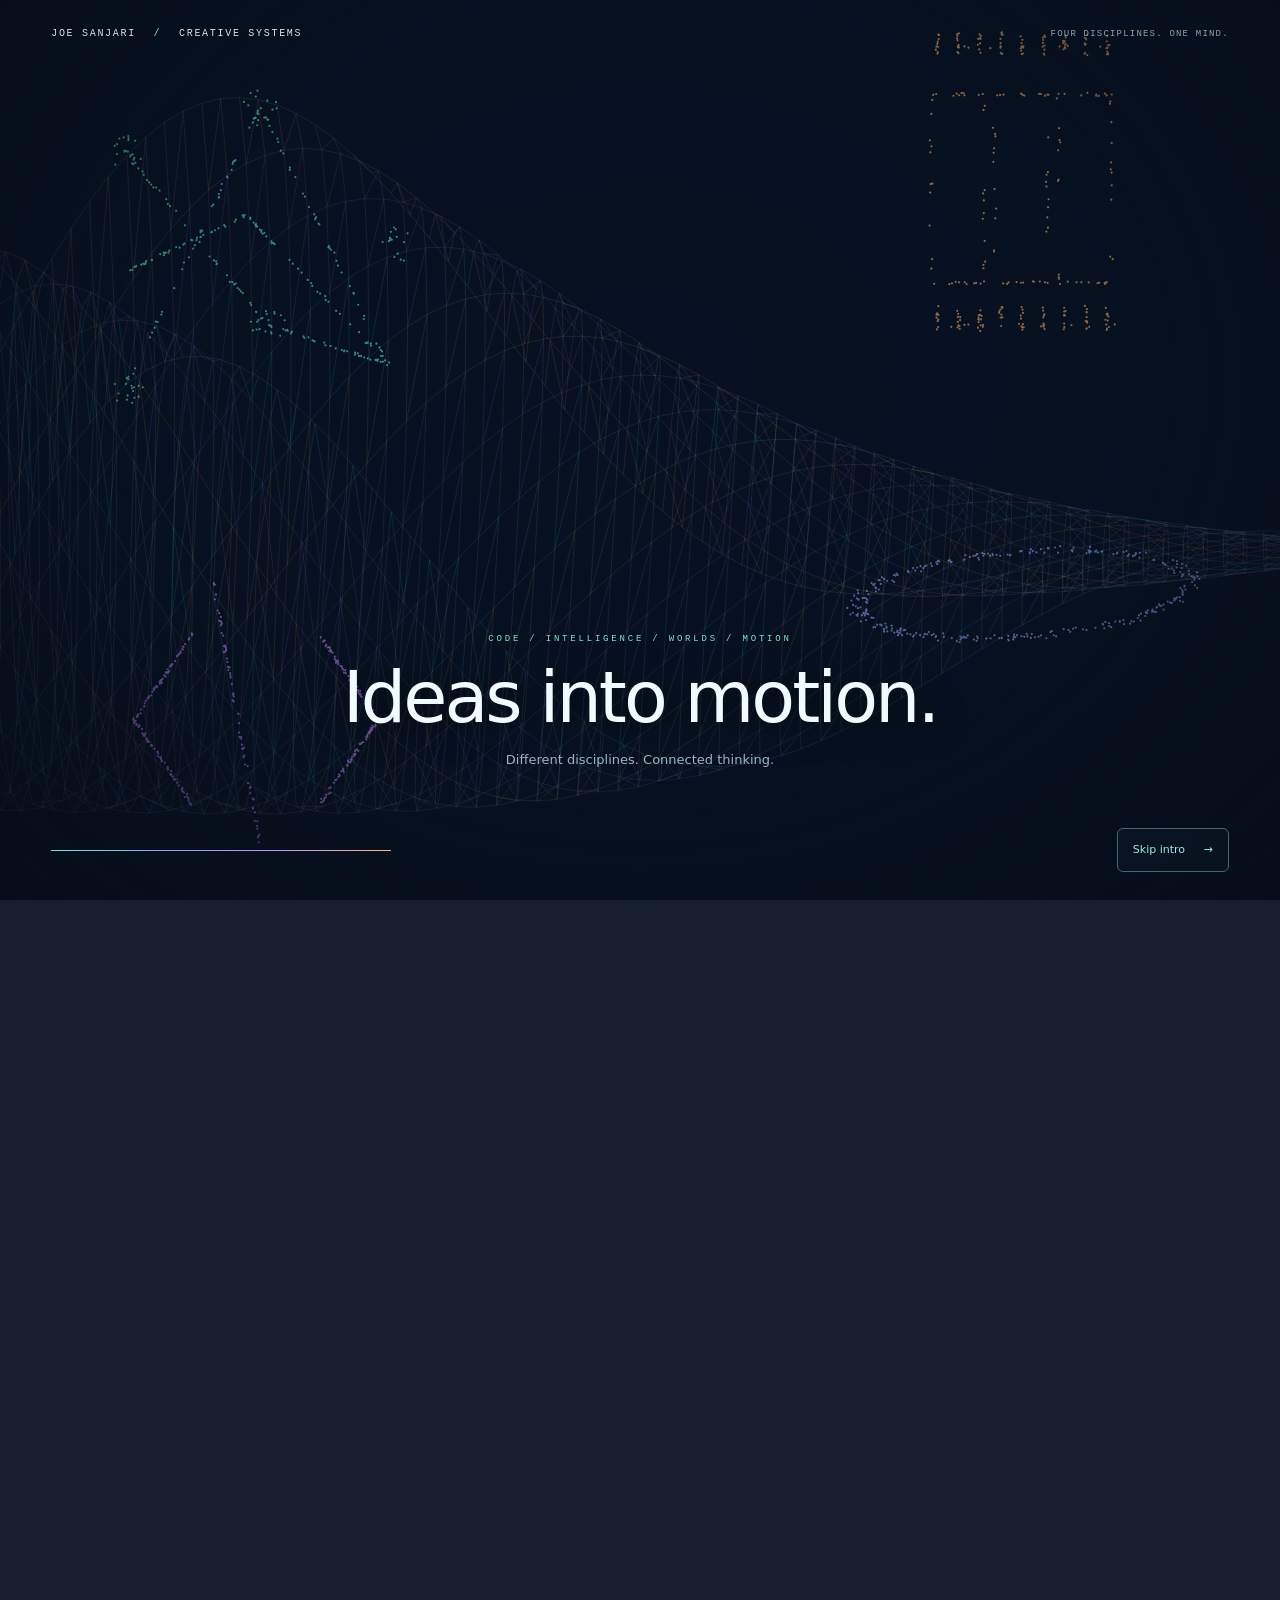
==== commit 2073e63b: "Publish playable Spot It in the Game Design portfolio" ====
--- a/index.html
+++ b/index.html
@@ -9,7 +9,7 @@
 <meta name="description" content="Yousef (Joseph) Sanjari, Warsaw. Python development, AI and ML systems, practical problem solving and technical communication. Projects, experience and a general professional CV.">
 <meta name="theme-color" content="#171e2e"><meta property="og:title" content="Joe Sanjari — Python & AI Software Developer"><meta property="og:description" content="Python development, AI systems and clear technical communication. Explore Joe’s work and general professional CV."><meta property="og:type" content="website"><meta property="og:url" content="https://josephsjr96.github.io/contact-card/">
 <link rel="icon" href="data:image/svg+xml,%3Csvg xmlns='http://www.w3.org/2000/svg' viewBox='0 0 64 64'%3E%3Crect width='64' height='64' rx='14' fill='%2317181f'/%3E%3Ctext x='32' y='44' text-anchor='middle' font-family='Arial' font-size='38' fill='%23c5b5ff'%3EJ%3C/text%3E%3C/svg%3E">
-<link rel="stylesheet" href="styles.css?v=20261107-motion2"><script defer src="waves.js?v=20261107-motion2"></script><script defer src="site-config.js?v=20261116-general"></script><script defer src="app.js?v=20261107-motion2"></script><script defer src="gaby.js?v=20261116-general"></script>
+<link rel="stylesheet" href="styles.css?v=20261121-spotit"><script defer src="waves.js?v=20261107-motion2"></script><script defer src="site-config.js?v=20261121-spotit"></script><script defer src="app.js?v=20261107-motion2"></script><script defer src="gaby.js?v=20261121-spotit"></script>
 </head><body>
 <canvas id="wave-field" aria-hidden="true"></canvas>
 <section id="boot" hidden aria-label="Welcome to Joe’s portfolio">
@@ -59,7 +59,7 @@
 <main id="main" class="container">
 <section class="hero" id="contact" aria-labelledby="intro-heading"><div><p class="eyebrow">Python development · AI systems · Problem solving</p><h1 id="intro-heading">Complex problems.<br><span>Useful software.</span></h1><p class="intro">I&#x27;m Yousef (Joseph) Sanjari, a Python and AI developer in Warsaw. I combine engineering, creativity and practical problem solving to turn ideas into useful, intuitive software.</p><div class="actions"><a class="button primary" href="#work">Explore my work <span aria-hidden="true">→</span></a><a class="button" href="cv.pdf" download="Yousef_Sanjari_CV.pdf">Download CV <span aria-hidden="true">↓</span></a></div></div><aside class="contact-card" aria-label="Contact Joe"><h2>Let's talk</h2><p>For roles, projects or a conversation.</p><a href="mailto:josephsanjari1996@gmail.com">Email Joe</a><a href="https://wa.me/48730504025?text=Hi%20Joe%2C%20I%20saw%20your%20portfolio." target="_blank" rel="noopener noreferrer">WhatsApp ↗</a><a href="https://linkedin.com/in/yousef-sanjari-712947207" target="_blank" rel="noopener noreferrer">LinkedIn ↗</a><a href="https://github.com/Josephsjr96" target="_blank" rel="noopener noreferrer">GitHub ↗</a><p class="location">Warsaw, Poland<br><a href="tel:+48730504025">+48 730 504 025</a></p></aside></section>
 <section class="content-section" aria-labelledby="strengths-heading"><div class="section-head"><div><h2 id="strengths-heading">What I bring</h2><p>Engineering, creativity and clear communication.</p></div></div><div class="strength-grid"><article class="strength"><h3>Creative engineering</h3><p>I bring ideas to life through thoughtful design and reliable engineering.</p></article><article class="strength"><h3>Systems thinking</h3><p>I look at the whole problem and build solutions that work together.</p></article><article class="strength"><h3>Clear technical communication</h3><p>I make complex ideas clear and keep the user’s experience in focus.</p></article></div></section>
-<section class="content-section" id="work" aria-labelledby="work-heading"><div class="section-head"><div><h2 id="work-heading">Selected work</h2><p>Software development, AI systems and visual communication. Each project shows what I built, how I approached the problem and the scope of the results.</p></div></div><div class="project-grid"><article class="project" id="proj-pcr"><p class="kind">Interactive science &amp; risk analysis</p><h3>VESPER PCR Laboratory</h3><p>A working browser laboratory for loading DNA sequences, exploring simulated PCR/qPCR signals and asking Cooper to operate the lab and explain checked results.</p><p class="note">Imports single-record FASTA or DNA text · Educational simulation; specialist evaluation pending.</p><ul class="tags" aria-label="Technologies and skills"><li>JavaScript</li><li>DNA / FASTA</li><li>Simulation</li><li>Risk analysis</li></ul><a href="samples/pcr/">Open live laboratory <span aria-hidden="true">→</span></a></article><article class="project" id="proj-mlops"><p class="kind">Dashboards &amp; model monitoring</p><h3>Research ML Platform</h3><p>A Streamlit dashboard and Python services for tracking model versions, evaluation results and canary deployments.</p><p class="note">Research prototype · Local validation is separate from production readiness.</p><ul class="tags" aria-label="Technologies and skills"><li>Python</li><li>SQL/SQLite</li><li>Streamlit</li><li>Prometheus</li></ul><a href="samples/research-ml-platform/">Read the case study <span aria-hidden="true">→</span></a></article><article class="project" id="proj-animation"><p class="kind">Creative production tools</p><h3>Animation Production Workspace</h3><p>Flask workflows for storyboards, shots and schedules, alongside a React/TypeScript/PixiJS scene-editor prototype with undo/redo and validated project import/export.</p><p class="note">Production workspace and editor prototypes · Features and validation scope are documented separately.</p><ul class="tags" aria-label="Technologies and skills"><li>Python</li><li>Flask</li><li>React</li><li>TypeScript</li><li>PixiJS</li></ul><a href="https://github.com/Josephsjr96/Animating-platform" target="_blank" rel="noopener noreferrer">View on GitHub <span aria-hidden="true">↗</span><span class="sr-only"> (opens in a new tab)</span></a></article><article class="project" id="proj-rulebox"><p class="kind">Local developer tools</p><h3>Rulebox</h3><p>A Python and SQLite instruction manager with a browser interface, reviewed file updates, backups and stale-preview checks.</p><ul class="tags" aria-label="Technologies and skills"><li>Python</li><li>SQLite</li><li>JavaScript</li></ul><a href="https://github.com/Josephsjr96/rulebox" target="_blank" rel="noopener noreferrer">View on GitHub <span aria-hidden="true">↗</span><span class="sr-only"> (opens in a new tab)</span></a></article></div><details class="more-projects"><summary>More projects</summary><div class="project-grid"><article class="project" id="proj-simon"><p class="kind">Distributed AI · Team project</p><h3>SIMON</h3><p>Contributed to inference workflows across different hardware, signed output receipts and experiments on AMD MI300X.</p><p class="note">A receipt binds a node to its answer; it does not prove which model executed.</p><ul class="tags" aria-label="Technologies and skills"><li>LLM inference</li><li>Verification</li><li>Performance analysis</li></ul><a href="https://github.com/Josephsjr96/SIMON" target="_blank" rel="noopener noreferrer">View on GitHub <span aria-hidden="true">↗</span><span class="sr-only"> (opens in a new tab)</span></a></article><article class="project" id="proj-data-explorer"><p class="kind">Data analysis &amp; reporting</p><h3>Data Explorer</h3><p>A Python dashboard that cleans movie data and presents genre comparisons, summary statistics and ranked tables.</p><p class="note">Academic project · Real movie titles; simulated ratings and financial data.</p><ul class="tags" aria-label="Technologies and skills"><li>Python</li><li>Pandas</li><li>NumPy</li><li>PySide6</li></ul><a href="samples/data-explorer/">Read the case study <span aria-hidden="true">→</span></a></article><article class="project" id="proj-translator"><p class="kind">NLP evaluation &amp; research</p><h3>Multilingual Poetic Translator</h3><p>A research application comparing Persian, German and Polish translations through model outputs, metrics and structured human ratings.</p><p class="note">Engineering tests establish version integrity; linguistic quality review is separate.</p><ul class="tags" aria-label="Technologies and skills"><li>Python</li><li>NLLB-200</li><li>SQLite</li><li>Human evaluation</li></ul><a href="https://github.com/Josephsjr96/NLP-project-Multilanguage-poetic-translator" target="_blank" rel="noopener noreferrer">View on GitHub <span aria-hidden="true">↗</span><span class="sr-only"> (opens in a new tab)</span></a></article><article class="project" id="proj-videos"><p class="kind">Visual communication</p><h3>Technical Explainer Videos</h3><p>Created motion-graphics explainers for MLOps, SIMON and AI Behavior Lab, using animated diagrams, metric panels and captions to explain technical workflows.</p><p class="note">Watch SIMON, Canary MLOps and Water Tank in Project Films.</p><ul class="tags" aria-label="Technologies and skills"><li>Data storytelling</li><li>Motion graphics</li><li>Technical communication</li></ul><a href="#films">Watch project films <span aria-hidden="true">→</span></a></article><article class="project" id="proj-polish"><p class="kind">Language learning</p><h3>Polish A1</h3><p>An offline-capable learning app with everyday dialogues, grammar notes, pronunciation and quizzes.</p><ul class="tags" aria-label="Technologies and skills"><li>JavaScript</li><li>PWA</li><li>Education</li></ul><a href="https://github.com/Josephsjr96/PolishA1-app" target="_blank" rel="noopener noreferrer">View on GitHub <span aria-hidden="true">↗</span><span class="sr-only"> (opens in a new tab)</span></a></article></div></details><section class="game-design" id="game-design" aria-labelledby="game-design-heading"><div class="game-section-head"><div><p class="eyebrow">Interactive experiences</p><h3 id="game-design-heading">Game design</h3></div><p>Where systems, visual storytelling and player experience meet.</p></div><article class="game-project" id="proj-space-duel" aria-labelledby="space-duel-heading"><div class="game-feature-grid"><div class="game-copy"><p class="kind">Independent game project · Desktop arcade</p><h4 id="space-duel-heading">Space Ship Duel</h4><p class="game-tagline">One pilot. Six worlds.<br>A reason to keep flying.</p><p>A Python/Pygame space shooter that connects responsive combat, weapon progression and a six-world frontier journey. Built around readable action, a cinematic opening and clear objectives between encounters.</p><ul class="tags" aria-label="Game technologies and skills"><li>Python</li><li>Pygame CE</li><li>Game design</li><li>Procedural VFX</li></ul><div class="actions"><a class="button primary" href="samples/space-duel/">Read the case study <span aria-hidden="true">→</span></a></div><p class="game-role"><strong>My role</strong>Gameplay programming, interface design, visual direction and testing.</p></div><figure class="game-hero-image"><a href="media/space-duel/combat.webp" target="_blank" rel="noopener noreferrer" aria-label="Open full-size Space Ship Duel combat screenshot (opens in a new tab)"><img src="media/space-duel/combat.webp" width="1024" height="768" loading="lazy" decoding="async" alt="Space Ship Duel in play: a blue interceptor faces three enemy ships above Aurelia, with weapons, hull and sector progress in the HUD."></a><figcaption>Actual Pygame render · Aurelia orbital combat</figcaption></figure></div><div class="game-principles"><div><h5>Combat with clarity</h5><p>Staggered enemy arrivals, separated flight lanes, shields and readable weapon effects keep the action understandable.</p></div><div><h5>A connected player journey</h5><p>A cinematic prologue, mission briefings and five-wave sectors turn isolated fights into a journey across the frontier.</p></div><div><h5>Art that serves the game</h5><p>Distinct generated planets, darkened backdrops and cached visual effects give each world an identity while preserving combat contrast.</p></div></div><div class="game-gallery" aria-label="Space Ship Duel screenshot gallery"><figure><a href="media/space-duel/world-route.webp" target="_blank" rel="noopener noreferrer" aria-label="Open full-size screenshot: The journey (opens in a new tab)"><img src="media/space-duel/world-route.webp" width="1024" height="768" loading="lazy" decoding="async" alt="Six detailed planets connected by the frontier route on the game’s star map."></a><figcaption><strong>The journey</strong><span>Six worlds give the arcade loop a sense of place.</span></figcaption></figure><figure><a href="media/space-duel/helios-briefing.webp" target="_blank" rel="noopener noreferrer" aria-label="Open full-size screenshot: The arrival (opens in a new tab)"><img src="media/space-duel/helios-briefing.webp" width="1024" height="768" loading="lazy" decoding="async" alt="Helios, a red volcanic planet, beside its mission objective and route progress."></a><figcaption><strong>The arrival</strong><span>A destination and an objective before the first shot.</span></figcaption></figure><figure><a href="media/space-duel/sector-clear.webp" target="_blank" rel="noopener noreferrer" aria-label="Open full-size screenshot: The payoff (opens in a new tab)"><img src="media/space-duel/sector-clear.webp" width="1024" height="768" loading="lazy" decoding="async" alt="Aurelia sector completion panel showing score, hull integrity and the approach to Khepri."></a><figcaption><strong>The payoff</strong><span>A clear debrief connects victory to the next world.</span></figcaption></figure></div><p class="game-art-note">Screenshots captured from the game. Planet and nebula artwork created with AI-assisted generation; gameplay effects and interfaces rendered in Pygame.</p></article></section></section>
+<section class="content-section" id="work" aria-labelledby="work-heading"><div class="section-head"><div><h2 id="work-heading">Selected work</h2><p>Software development, AI systems and visual communication. Each project shows what I built, how I approached the problem and the scope of the results.</p></div></div><div class="project-grid"><article class="project" id="proj-pcr"><p class="kind">Interactive science &amp; risk analysis</p><h3>VESPER PCR Laboratory</h3><p>A working browser laboratory for loading DNA sequences, exploring simulated PCR/qPCR signals and asking Cooper to operate the lab and explain checked results.</p><p class="note">Imports single-record FASTA or DNA text · Educational simulation; specialist evaluation pending.</p><ul class="tags" aria-label="Technologies and skills"><li>JavaScript</li><li>DNA / FASTA</li><li>Simulation</li><li>Risk analysis</li></ul><a href="samples/pcr/">Open live laboratory <span aria-hidden="true">→</span></a></article><article class="project" id="proj-mlops"><p class="kind">Dashboards &amp; model monitoring</p><h3>Research ML Platform</h3><p>A Streamlit dashboard and Python services for tracking model versions, evaluation results and canary deployments.</p><p class="note">Research prototype · Local validation is separate from production readiness.</p><ul class="tags" aria-label="Technologies and skills"><li>Python</li><li>SQL/SQLite</li><li>Streamlit</li><li>Prometheus</li></ul><a href="samples/research-ml-platform/">Read the case study <span aria-hidden="true">→</span></a></article><article class="project" id="proj-animation"><p class="kind">Creative production tools</p><h3>Animation Production Workspace</h3><p>Flask workflows for storyboards, shots and schedules, alongside a React/TypeScript/PixiJS scene-editor prototype with undo/redo and validated project import/export.</p><p class="note">Production workspace and editor prototypes · Features and validation scope are documented separately.</p><ul class="tags" aria-label="Technologies and skills"><li>Python</li><li>Flask</li><li>React</li><li>TypeScript</li><li>PixiJS</li></ul><a href="https://github.com/Josephsjr96/Animating-platform" target="_blank" rel="noopener noreferrer">View on GitHub <span aria-hidden="true">↗</span><span class="sr-only"> (opens in a new tab)</span></a></article><article class="project" id="proj-rulebox"><p class="kind">Local developer tools</p><h3>Rulebox</h3><p>A Python and SQLite instruction manager with a browser interface, reviewed file updates, backups and stale-preview checks.</p><ul class="tags" aria-label="Technologies and skills"><li>Python</li><li>SQLite</li><li>JavaScript</li></ul><a href="https://github.com/Josephsjr96/rulebox" target="_blank" rel="noopener noreferrer">View on GitHub <span aria-hidden="true">↗</span><span class="sr-only"> (opens in a new tab)</span></a></article></div><details class="more-projects"><summary>More projects</summary><div class="project-grid"><article class="project" id="proj-simon"><p class="kind">Distributed AI · Team project</p><h3>SIMON</h3><p>Contributed to inference workflows across different hardware, signed output receipts and experiments on AMD MI300X.</p><p class="note">A receipt binds a node to its answer; it does not prove which model executed.</p><ul class="tags" aria-label="Technologies and skills"><li>LLM inference</li><li>Verification</li><li>Performance analysis</li></ul><a href="https://github.com/Josephsjr96/SIMON" target="_blank" rel="noopener noreferrer">View on GitHub <span aria-hidden="true">↗</span><span class="sr-only"> (opens in a new tab)</span></a></article><article class="project" id="proj-data-explorer"><p class="kind">Data analysis &amp; reporting</p><h3>Data Explorer</h3><p>A Python dashboard that cleans movie data and presents genre comparisons, summary statistics and ranked tables.</p><p class="note">Academic project · Real movie titles; simulated ratings and financial data.</p><ul class="tags" aria-label="Technologies and skills"><li>Python</li><li>Pandas</li><li>NumPy</li><li>PySide6</li></ul><a href="samples/data-explorer/">Read the case study <span aria-hidden="true">→</span></a></article><article class="project" id="proj-translator"><p class="kind">NLP evaluation &amp; research</p><h3>Multilingual Poetic Translator</h3><p>A research application comparing Persian, German and Polish translations through model outputs, metrics and structured human ratings.</p><p class="note">Engineering tests establish version integrity; linguistic quality review is separate.</p><ul class="tags" aria-label="Technologies and skills"><li>Python</li><li>NLLB-200</li><li>SQLite</li><li>Human evaluation</li></ul><a href="https://github.com/Josephsjr96/NLP-project-Multilanguage-poetic-translator" target="_blank" rel="noopener noreferrer">View on GitHub <span aria-hidden="true">↗</span><span class="sr-only"> (opens in a new tab)</span></a></article><article class="project" id="proj-videos"><p class="kind">Visual communication</p><h3>Technical Explainer Videos</h3><p>Created motion-graphics explainers for MLOps, SIMON and AI Behavior Lab, using animated diagrams, metric panels and captions to explain technical workflows.</p><p class="note">Watch SIMON, Canary MLOps and Water Tank in Project Films.</p><ul class="tags" aria-label="Technologies and skills"><li>Data storytelling</li><li>Motion graphics</li><li>Technical communication</li></ul><a href="#films">Watch project films <span aria-hidden="true">→</span></a></article><article class="project" id="proj-polish"><p class="kind">Language learning</p><h3>Polish A1</h3><p>An offline-capable learning app with everyday dialogues, grammar notes, pronunciation and quizzes.</p><ul class="tags" aria-label="Technologies and skills"><li>JavaScript</li><li>PWA</li><li>Education</li></ul><a href="https://github.com/Josephsjr96/PolishA1-app" target="_blank" rel="noopener noreferrer">View on GitHub <span aria-hidden="true">↗</span><span class="sr-only"> (opens in a new tab)</span></a></article></div></details><section class="game-design" id="game-design" aria-labelledby="game-design-heading"><div class="game-section-head"><div><p class="eyebrow">Interactive experiences</p><h3 id="game-design-heading">Game design</h3></div><p>Where systems, visual storytelling and player experience meet.</p></div><article class="game-project spot-it-project" id="proj-spot-it" aria-labelledby="spot-it-heading"><div class="game-feature-grid"><div class="game-copy"><p class="kind">Browser game · Visual matching</p><h4 id="spot-it-heading">Spot It!</h4><p>Find the one shared object before the AI does. Ten objects per card, 32 illustrated symbols, three opponent speeds and a race to 20 matches.</p><ul class="tags" aria-label="Game technologies and skills"><li>JavaScript</li><li>SVG</li><li>Canvas particles</li><li>Touch &amp; keyboard</li></ul><div class="actions"><a class="button primary" href="samples/spot-it/">Play Spot It <span aria-hidden="true">→</span></a></div><p class="game-role"><strong>My role</strong>Game mechanics, interface design, illustrated objects and particle animation.</p></div><figure class="game-hero-image"><a href="samples/spot-it/" aria-label="Play Spot It"><img src="media/spot-it/gameplay.webp" width="1200" height="900" loading="lazy" decoding="async" alt="Spot It gameplay with three glowing circular cards, ten illustrated objects on each card, player and AI scores, and floating object-shaped particles."></a><figcaption>Playable in your browser · Drag, tap or use the keyboard</figcaption></figure></div></article><article class="game-project" id="proj-space-duel" aria-labelledby="space-duel-heading"><div class="game-feature-grid"><div class="game-copy"><p class="kind">Independent game project · Desktop arcade</p><h4 id="space-duel-heading">Space Ship Duel</h4><p class="game-tagline">One pilot. Six worlds.<br>A reason to keep flying.</p><p>A Python/Pygame space shooter that connects responsive combat, weapon progression and a six-world frontier journey. Built around readable action, a cinematic opening and clear objectives between encounters.</p><ul class="tags" aria-label="Game technologies and skills"><li>Python</li><li>Pygame CE</li><li>Game design</li><li>Procedural VFX</li></ul><div class="actions"><a class="button primary" href="samples/space-duel/">Read the case study <span aria-hidden="true">→</span></a></div><p class="game-role"><strong>My role</strong>Gameplay programming, interface design, visual direction and testing.</p></div><figure class="game-hero-image"><a href="media/space-duel/combat.webp" target="_blank" rel="noopener noreferrer" aria-label="Open full-size Space Ship Duel combat screenshot (opens in a new tab)"><img src="media/space-duel/combat.webp" width="1024" height="768" loading="lazy" decoding="async" alt="Space Ship Duel in play: a blue interceptor faces three enemy ships above Aurelia, with weapons, hull and sector progress in the HUD."></a><figcaption>Actual Pygame render · Aurelia orbital combat</figcaption></figure></div><div class="game-principles"><div><h5>Combat with clarity</h5><p>Staggered enemy arrivals, separated flight lanes, shields and readable weapon effects keep the action understandable.</p></div><div><h5>A connected player journey</h5><p>A cinematic prologue, mission briefings and five-wave sectors turn isolated fights into a journey across the frontier.</p></div><div><h5>Art that serves the game</h5><p>Distinct generated planets, darkened backdrops and cached visual effects give each world an identity while preserving combat contrast.</p></div></div><div class="game-gallery" aria-label="Space Ship Duel screenshot gallery"><figure><a href="media/space-duel/world-route.webp" target="_blank" rel="noopener noreferrer" aria-label="Open full-size screenshot: The journey (opens in a new tab)"><img src="media/space-duel/world-route.webp" width="1024" height="768" loading="lazy" decoding="async" alt="Six detailed planets connected by the frontier route on the game’s star map."></a><figcaption><strong>The journey</strong><span>Six worlds give the arcade loop a sense of place.</span></figcaption></figure><figure><a href="media/space-duel/helios-briefing.webp" target="_blank" rel="noopener noreferrer" aria-label="Open full-size screenshot: The arrival (opens in a new tab)"><img src="media/space-duel/helios-briefing.webp" width="1024" height="768" loading="lazy" decoding="async" alt="Helios, a red volcanic planet, beside its mission objective and route progress."></a><figcaption><strong>The arrival</strong><span>A destination and an objective before the first shot.</span></figcaption></figure><figure><a href="media/space-duel/sector-clear.webp" target="_blank" rel="noopener noreferrer" aria-label="Open full-size screenshot: The payoff (opens in a new tab)"><img src="media/space-duel/sector-clear.webp" width="1024" height="768" loading="lazy" decoding="async" alt="Aurelia sector completion panel showing score, hull integrity and the approach to Khepri."></a><figcaption><strong>The payoff</strong><span>A clear debrief connects victory to the next world.</span></figcaption></figure></div><p class="game-art-note">Screenshots captured from the game. Planet and nebula artwork created with AI-assisted generation; gameplay effects and interfaces rendered in Pygame.</p></article></section></section>
 <section class="content-section" id="films" aria-labelledby="films-heading"><div class="section-head"><div><h2 id="films-heading">Project Films</h2><p>Short visual stories about the systems I build. Choose a film to play; sound starts only when you press play.</p></div></div><div class="film-grid"><article class="film" id="film-simon"><div class="film-meta"><span>Distributed AI inference</span><span>4:28</span></div><h3>SIMON</h3><p>A visual walkthrough of peer-to-peer inference, signed output receipts, hardware comparisons and the limits of verification.</p><video controls playsinline preload="none" poster="media/simon.jpg" aria-label="SIMON project film" aria-describedby="film-note-simon"><source src="media/simon.mp4" type="video/mp4">Your browser does not support embedded video. <a href="media/simon.mp4">Open the MP4</a>.</video><p class="film-note" id="film-note-simon">Team research project · Video created to explain the system and recorded experiments.</p><div class="film-bottom"><details><summary>Video summary</summary><p>Explains how jobs move between clients and nodes, how signed receipts bind outputs, and what performance experiments show. Distinguishes output integrity from proof of model execution.</p></details><a href="media/simon.mp4" download>Download MP4 · 8.6 MB</a></div></article><article class="film" id="film-mlops"><div class="film-meta"><span>Model deployment &amp; monitoring</span><span>0:54</span></div><h3>Canary MLOps</h3><p>An animated explanation of model registration, canary traffic, monitoring and promotion or rollback.</p><video controls playsinline preload="none" poster="media/mlops.jpg" aria-label="Canary MLOps project film" aria-describedby="film-note-mlops"><source src="media/mlops.mp4" type="video/mp4">Your browser does not support embedded video. <a href="media/mlops.mp4">Open the MP4</a>.</video><p class="film-note" id="film-note-mlops">Architecture explainer · Illustrative metric panels are not production performance evidence.</p><div class="film-bottom"><details><summary>Video summary</summary><p>Follows a model through registration and limited candidate traffic, shows monitoring panels, and explains when a deployment can be promoted or rolled back.</p></details><a href="media/mlops.mp4" download>Download MP4 · 9.6 MB</a></div></article><article class="film" id="film-water-tank"><div class="film-meta"><span>Control systems &amp; safety design</span><span>1:00</span></div><h3>Water Tank</h3><p>A motion-graphics presentation of water-level control, failure scenarios and an independent shutdown proposal.</p><video controls playsinline preload="none" poster="media/water-tank.jpg" aria-label="Water Tank project film" aria-describedby="film-note-water-tank"><source src="media/water-tank.mp4" type="video/mp4">Your browser does not support embedded video. <a href="media/water-tank.mp4">Open the MP4</a>.</video><p class="film-note" id="film-note-water-tank">Classroom design proposal · Thresholds and stopping tests are proposed, not measured results.</p><div class="film-bottom"><details><summary>Video summary</summary><p>Shows normal pump hysteresis, sensor and pump failure scenarios, an independent high-level trip, and a proposed stopping test with residual overflow risks.</p></details><a href="media/water-tank.mp4" download>Download MP4 · 3.3 MB</a></div></article></div></section>
 <section class="content-section" id="cv" aria-labelledby="cv-heading"><div class="section-head"><div><h2 id="cv-heading">Curriculum vitae</h2><p>Python &amp; AI Software Developer</p></div></div><div class="cv-layout"><aside class="cv-sidebar"><h3>Yousef (Joseph) Sanjari</h3><p>Python, AI systems and practical problem solving.<br>Warsaw, Poland</p><a class="button primary" id="cv-download" href="cv.pdf" download="Yousef_Sanjari_CV.pdf">Download CV <span aria-hidden="true">↓</span></a><small>PDF · One A4 page · Updated November 2026</small></aside><div class="cv-body"><h2 class="print-title" hidden>Yousef (Joseph) Sanjari</h2><h3>Professional Summary</h3><p class="p">Python and AI developer who turns complex technical problems into usable software. Builds APIs, model evaluation tools and interactive applications, drawing on machine learning experience and hands-on IT support. Combines careful troubleshooting and reproducible testing with clear technical communication, from dashboards to visual explainers.</p><h3>Core Skills</h3><p class="skill">Software development: Python, FastAPI, Flask, REST APIs, SQL/SQLite, JavaScript, TypeScript, React</p><p class="skill">AI &amp; data: PyTorch, Transformers, LLM integration, LoRA/PEFT, Pandas, NumPy, model evaluation</p><p class="skill">Engineering practice: Linux, Git, Docker, pytest, HTTP integration testing, monitoring and technical documentation</p><h3>Professional Experience</h3><h4>Machine Learning Developer | NoyanGames | 2025–2026</h4><ul><li>Built player segmentation and classification workflows using gameplay, social and transaction signals; explored LLM-powered personalization and reinforcement-learning-driven event selection.</li></ul><h4>Freelance Software Developer | June 2024–Present</h4><ul><li>Developed Python APIs, interactive interfaces and AI-integrated prototypes for model evaluation, developer tooling and creative production workflows.</li></ul><h4>IT Support | Iran Rahjoo Co., Ahwaz | September 2020–October 2022</h4><ul><li>Diagnosed hardware, software and network faults; coordinated vendors and trained staff, explaining technical solutions to people with different levels of experience.</li></ul><h3>Selected Engineering Projects</h3><h4>Research ML Platform &amp; Multilingual Evaluation | Python, FastAPI, SQLite</h4><ul><li>Built model registration, canary routing, promotion, rollback and artifact verification, with a Streamlit monitoring dashboard. Recorded real NLLB inference across six translation directions; kept linguistic quality review separate from engineering validation.</li></ul><h4>Animation Production Platform / NUVREN Studio | Flask, React, TypeScript, PixiJS</h4><ul><li>Built shot, storyboard and scheduling workflows and a scene editor with undo/redo, validated JSON import/export and standalone HTML export. Combined backend workflows with interactive visual tools.</li></ul><h4>Rulebox | Python, SQLite, JavaScript</h4><ul><li>Built a local instruction manager with reviewed file updates, backups and stale-preview checks; added automated tests and GitHub Actions. Implemented optional local LoRA training and inference tooling.</li></ul><h4>SIMON — Distributed AI Inference | Team Project</h4><ul><li>Contributed to heterogeneous inference workflows, signed output receipts and AMD MI300X experiments; documented what the verification could and could not establish.</li></ul><h3>Technical Communication</h3><p class="p">Created motion-graphics explainers for MLOps, SIMON and AI Behavior Lab using animated system diagrams, metric panels and captions. Built data-analysis dashboards that turn raw records into charts, comparisons and readable summaries.</p><h3>Education</h3><p class="edu">M.Eng. Computer Engineering — Applied Data Science &amp; AI | Vistula University, Warsaw | 2026–expected 2028</p><p class="edu">B.A. Computer Software Engineering | Jahrom University | 2021–2024</p><p class="edu">Associate Degree, IT | University of Applied Sciences and Technology | 2016–2019</p><h3>Languages &amp; Certifications</h3><p class="p">English C1 | Persian &amp; Arabic (native) | German A2 | Polish A1</p><p class="p">CompTIA A+ (2023) | TCP/IP, EDSO (2022) | Hardware Repair (2019)</p></div></div></section>
 </main><footer class="site-footer"><div class="container footer-inner"><span>Yousef (Joseph) Sanjari · Warsaw</span><div class="footer-links"><button id="replay-intro" type="button" hidden>Replay intro</button><button id="motion-toggle" type="button" aria-pressed="false" hidden>Pause waves</button><a href="mailto:josephsanjari1996@gmail.com">Email</a><a href="https://github.com/Josephsjr96" target="_blank" rel="noopener noreferrer">GitHub ↗</a><a href="cv.pdf" download="Yousef_Sanjari_CV.pdf">Download CV</a></div></div></footer>
--- a/styles.css
+++ b/styles.css
@@ -31,3 +31,5 @@
 @media(min-width:701px){.discipline-ai{--x:-155%}.discipline-game{--x:-85%}.discipline-code{--x:12%}.discipline-motion{--x:90%}}
 @media(min-width:1800px){.discipline-ai{--x:-170%}.discipline-game{--x:-90%}.discipline-code{--x:8%}.discipline-motion{--x:95%}}
 .discipline-stage{transform-style:flat}.discipline-ai{z-index:1}.discipline-game{z-index:2}.discipline-code{z-index:3}.discipline-motion{z-index:4}
+
+.game-project+.game-project{margin-top:24px}
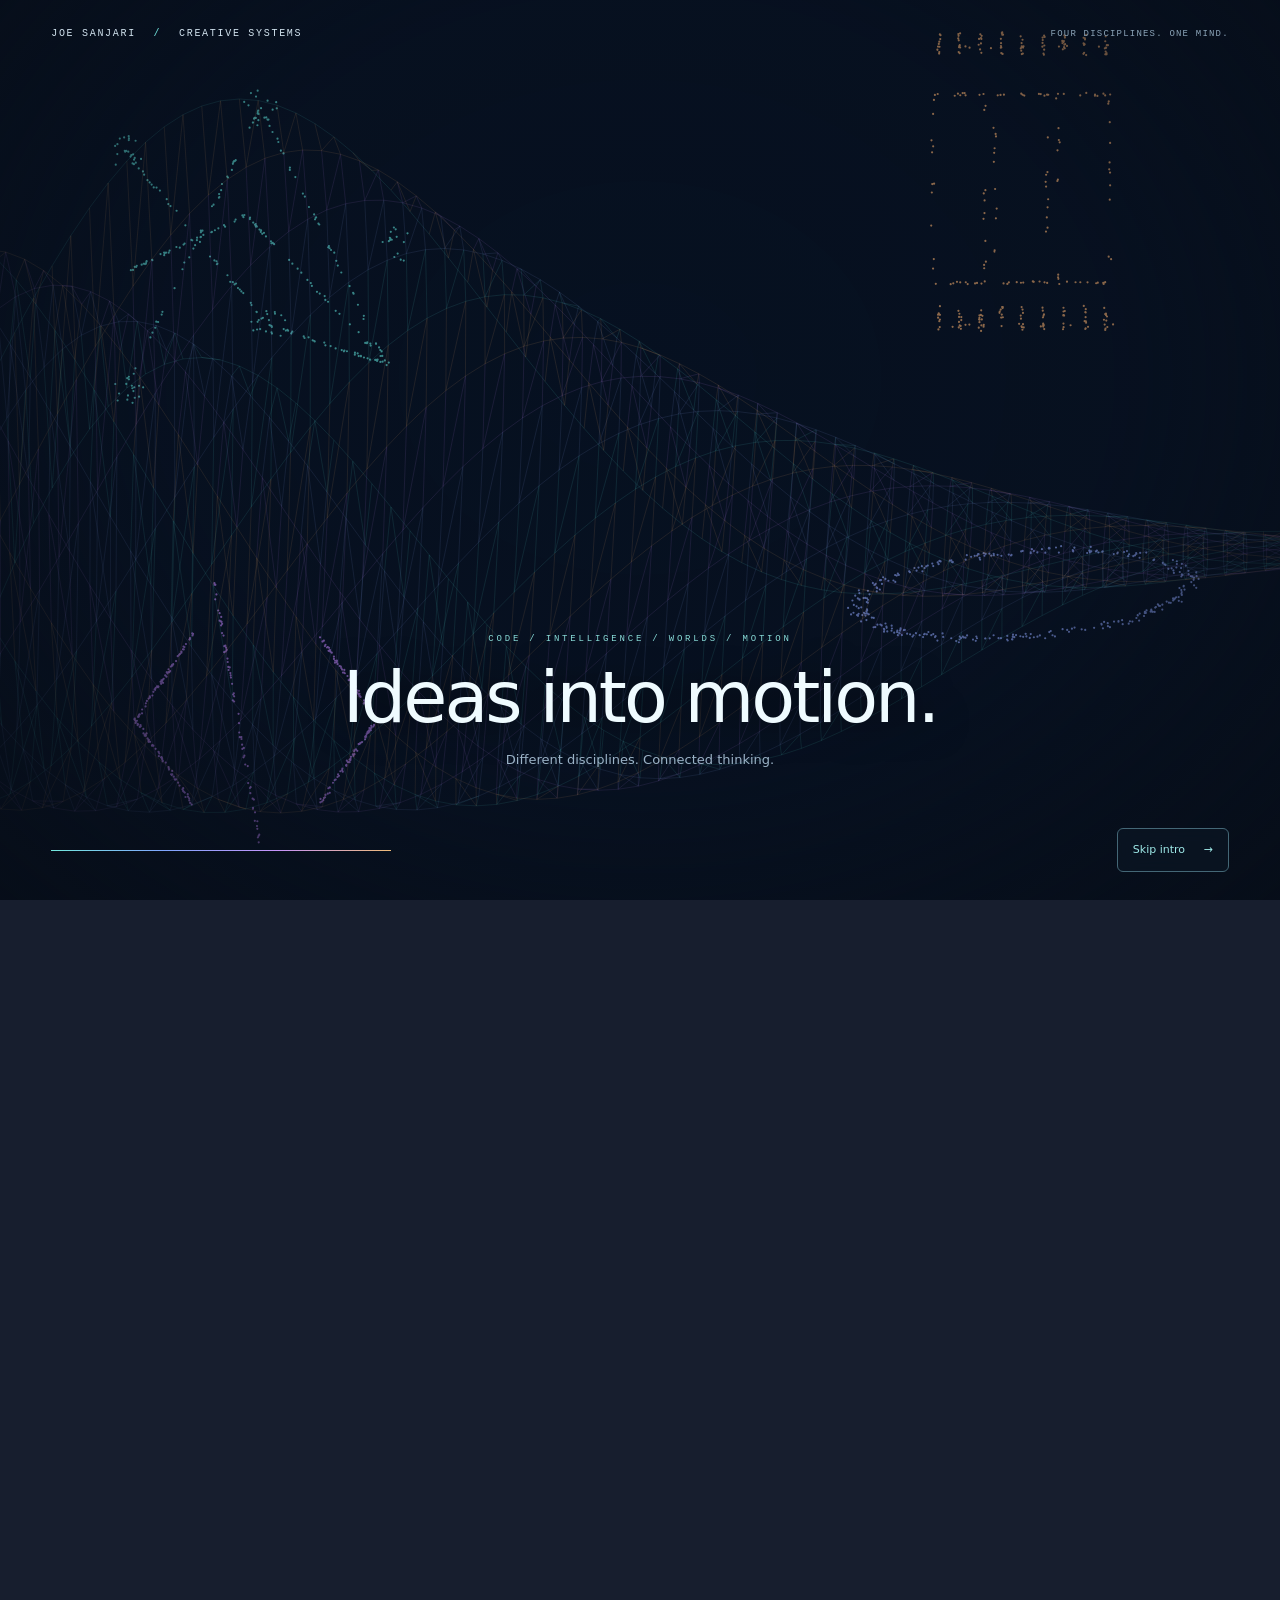
==== commit 91dece05: "Host two-player Spot It rooms with shareable invites and live scoring" ====
--- a/index.html
+++ b/index.html
@@ -9,7 +9,7 @@
 <meta name="description" content="Yousef (Joseph) Sanjari, Warsaw. Python development, AI and ML systems, practical problem solving and technical communication. Projects, experience and a general professional CV.">
 <meta name="theme-color" content="#171e2e"><meta property="og:title" content="Joe Sanjari — Python & AI Software Developer"><meta property="og:description" content="Python development, AI systems and clear technical communication. Explore Joe’s work and general professional CV."><meta property="og:type" content="website"><meta property="og:url" content="https://josephsjr96.github.io/contact-card/">
 <link rel="icon" href="data:image/svg+xml,%3Csvg xmlns='http://www.w3.org/2000/svg' viewBox='0 0 64 64'%3E%3Crect width='64' height='64' rx='14' fill='%2317181f'/%3E%3Ctext x='32' y='44' text-anchor='middle' font-family='Arial' font-size='38' fill='%23c5b5ff'%3EJ%3C/text%3E%3C/svg%3E">
-<link rel="stylesheet" href="styles.css?v=20261121-spotit"><script defer src="waves.js?v=20261107-motion2"></script><script defer src="site-config.js?v=20261121-spotit"></script><script defer src="app.js?v=20261107-motion2"></script><script defer src="gaby.js?v=20261121-spotit"></script>
+<link rel="stylesheet" href="styles.css?v=20261121-spotit-pvp"><script defer src="waves.js?v=20261107-motion2"></script><script defer src="site-config.js?v=20261121-spotit-pvp"></script><script defer src="app.js?v=20261107-motion2"></script><script defer src="gaby.js?v=20261121-spotit-pvp"></script>
 </head><body>
 <canvas id="wave-field" aria-hidden="true"></canvas>
 <section id="boot" hidden aria-label="Welcome to Joe’s portfolio">
@@ -59,7 +59,7 @@
 <main id="main" class="container">
 <section class="hero" id="contact" aria-labelledby="intro-heading"><div><p class="eyebrow">Python development · AI systems · Problem solving</p><h1 id="intro-heading">Complex problems.<br><span>Useful software.</span></h1><p class="intro">I&#x27;m Yousef (Joseph) Sanjari, a Python and AI developer in Warsaw. I combine engineering, creativity and practical problem solving to turn ideas into useful, intuitive software.</p><div class="actions"><a class="button primary" href="#work">Explore my work <span aria-hidden="true">→</span></a><a class="button" href="cv.pdf" download="Yousef_Sanjari_CV.pdf">Download CV <span aria-hidden="true">↓</span></a></div></div><aside class="contact-card" aria-label="Contact Joe"><h2>Let's talk</h2><p>For roles, projects or a conversation.</p><a href="mailto:josephsanjari1996@gmail.com">Email Joe</a><a href="https://wa.me/48730504025?text=Hi%20Joe%2C%20I%20saw%20your%20portfolio." target="_blank" rel="noopener noreferrer">WhatsApp ↗</a><a href="https://linkedin.com/in/yousef-sanjari-712947207" target="_blank" rel="noopener noreferrer">LinkedIn ↗</a><a href="https://github.com/Josephsjr96" target="_blank" rel="noopener noreferrer">GitHub ↗</a><p class="location">Warsaw, Poland<br><a href="tel:+48730504025">+48 730 504 025</a></p></aside></section>
 <section class="content-section" aria-labelledby="strengths-heading"><div class="section-head"><div><h2 id="strengths-heading">What I bring</h2><p>Engineering, creativity and clear communication.</p></div></div><div class="strength-grid"><article class="strength"><h3>Creative engineering</h3><p>I bring ideas to life through thoughtful design and reliable engineering.</p></article><article class="strength"><h3>Systems thinking</h3><p>I look at the whole problem and build solutions that work together.</p></article><article class="strength"><h3>Clear technical communication</h3><p>I make complex ideas clear and keep the user’s experience in focus.</p></article></div></section>
-<section class="content-section" id="work" aria-labelledby="work-heading"><div class="section-head"><div><h2 id="work-heading">Selected work</h2><p>Software development, AI systems and visual communication. Each project shows what I built, how I approached the problem and the scope of the results.</p></div></div><div class="project-grid"><article class="project" id="proj-pcr"><p class="kind">Interactive science &amp; risk analysis</p><h3>VESPER PCR Laboratory</h3><p>A working browser laboratory for loading DNA sequences, exploring simulated PCR/qPCR signals and asking Cooper to operate the lab and explain checked results.</p><p class="note">Imports single-record FASTA or DNA text · Educational simulation; specialist evaluation pending.</p><ul class="tags" aria-label="Technologies and skills"><li>JavaScript</li><li>DNA / FASTA</li><li>Simulation</li><li>Risk analysis</li></ul><a href="samples/pcr/">Open live laboratory <span aria-hidden="true">→</span></a></article><article class="project" id="proj-mlops"><p class="kind">Dashboards &amp; model monitoring</p><h3>Research ML Platform</h3><p>A Streamlit dashboard and Python services for tracking model versions, evaluation results and canary deployments.</p><p class="note">Research prototype · Local validation is separate from production readiness.</p><ul class="tags" aria-label="Technologies and skills"><li>Python</li><li>SQL/SQLite</li><li>Streamlit</li><li>Prometheus</li></ul><a href="samples/research-ml-platform/">Read the case study <span aria-hidden="true">→</span></a></article><article class="project" id="proj-animation"><p class="kind">Creative production tools</p><h3>Animation Production Workspace</h3><p>Flask workflows for storyboards, shots and schedules, alongside a React/TypeScript/PixiJS scene-editor prototype with undo/redo and validated project import/export.</p><p class="note">Production workspace and editor prototypes · Features and validation scope are documented separately.</p><ul class="tags" aria-label="Technologies and skills"><li>Python</li><li>Flask</li><li>React</li><li>TypeScript</li><li>PixiJS</li></ul><a href="https://github.com/Josephsjr96/Animating-platform" target="_blank" rel="noopener noreferrer">View on GitHub <span aria-hidden="true">↗</span><span class="sr-only"> (opens in a new tab)</span></a></article><article class="project" id="proj-rulebox"><p class="kind">Local developer tools</p><h3>Rulebox</h3><p>A Python and SQLite instruction manager with a browser interface, reviewed file updates, backups and stale-preview checks.</p><ul class="tags" aria-label="Technologies and skills"><li>Python</li><li>SQLite</li><li>JavaScript</li></ul><a href="https://github.com/Josephsjr96/rulebox" target="_blank" rel="noopener noreferrer">View on GitHub <span aria-hidden="true">↗</span><span class="sr-only"> (opens in a new tab)</span></a></article></div><details class="more-projects"><summary>More projects</summary><div class="project-grid"><article class="project" id="proj-simon"><p class="kind">Distributed AI · Team project</p><h3>SIMON</h3><p>Contributed to inference workflows across different hardware, signed output receipts and experiments on AMD MI300X.</p><p class="note">A receipt binds a node to its answer; it does not prove which model executed.</p><ul class="tags" aria-label="Technologies and skills"><li>LLM inference</li><li>Verification</li><li>Performance analysis</li></ul><a href="https://github.com/Josephsjr96/SIMON" target="_blank" rel="noopener noreferrer">View on GitHub <span aria-hidden="true">↗</span><span class="sr-only"> (opens in a new tab)</span></a></article><article class="project" id="proj-data-explorer"><p class="kind">Data analysis &amp; reporting</p><h3>Data Explorer</h3><p>A Python dashboard that cleans movie data and presents genre comparisons, summary statistics and ranked tables.</p><p class="note">Academic project · Real movie titles; simulated ratings and financial data.</p><ul class="tags" aria-label="Technologies and skills"><li>Python</li><li>Pandas</li><li>NumPy</li><li>PySide6</li></ul><a href="samples/data-explorer/">Read the case study <span aria-hidden="true">→</span></a></article><article class="project" id="proj-translator"><p class="kind">NLP evaluation &amp; research</p><h3>Multilingual Poetic Translator</h3><p>A research application comparing Persian, German and Polish translations through model outputs, metrics and structured human ratings.</p><p class="note">Engineering tests establish version integrity; linguistic quality review is separate.</p><ul class="tags" aria-label="Technologies and skills"><li>Python</li><li>NLLB-200</li><li>SQLite</li><li>Human evaluation</li></ul><a href="https://github.com/Josephsjr96/NLP-project-Multilanguage-poetic-translator" target="_blank" rel="noopener noreferrer">View on GitHub <span aria-hidden="true">↗</span><span class="sr-only"> (opens in a new tab)</span></a></article><article class="project" id="proj-videos"><p class="kind">Visual communication</p><h3>Technical Explainer Videos</h3><p>Created motion-graphics explainers for MLOps, SIMON and AI Behavior Lab, using animated diagrams, metric panels and captions to explain technical workflows.</p><p class="note">Watch SIMON, Canary MLOps and Water Tank in Project Films.</p><ul class="tags" aria-label="Technologies and skills"><li>Data storytelling</li><li>Motion graphics</li><li>Technical communication</li></ul><a href="#films">Watch project films <span aria-hidden="true">→</span></a></article><article class="project" id="proj-polish"><p class="kind">Language learning</p><h3>Polish A1</h3><p>An offline-capable learning app with everyday dialogues, grammar notes, pronunciation and quizzes.</p><ul class="tags" aria-label="Technologies and skills"><li>JavaScript</li><li>PWA</li><li>Education</li></ul><a href="https://github.com/Josephsjr96/PolishA1-app" target="_blank" rel="noopener noreferrer">View on GitHub <span aria-hidden="true">↗</span><span class="sr-only"> (opens in a new tab)</span></a></article></div></details><section class="game-design" id="game-design" aria-labelledby="game-design-heading"><div class="game-section-head"><div><p class="eyebrow">Interactive experiences</p><h3 id="game-design-heading">Game design</h3></div><p>Where systems, visual storytelling and player experience meet.</p></div><article class="game-project spot-it-project" id="proj-spot-it" aria-labelledby="spot-it-heading"><div class="game-feature-grid"><div class="game-copy"><p class="kind">Browser game · Visual matching</p><h4 id="spot-it-heading">Spot It!</h4><p>Find the one shared object before the AI does. Ten objects per card, 32 illustrated symbols, three opponent speeds and a race to 20 matches.</p><ul class="tags" aria-label="Game technologies and skills"><li>JavaScript</li><li>SVG</li><li>Canvas particles</li><li>Touch &amp; keyboard</li></ul><div class="actions"><a class="button primary" href="samples/spot-it/">Play Spot It <span aria-hidden="true">→</span></a></div><p class="game-role"><strong>My role</strong>Game mechanics, interface design, illustrated objects and particle animation.</p></div><figure class="game-hero-image"><a href="samples/spot-it/" aria-label="Play Spot It"><img src="media/spot-it/gameplay.webp" width="1200" height="900" loading="lazy" decoding="async" alt="Spot It gameplay with three glowing circular cards, ten illustrated objects on each card, player and AI scores, and floating object-shaped particles."></a><figcaption>Playable in your browser · Drag, tap or use the keyboard</figcaption></figure></div></article><article class="game-project" id="proj-space-duel" aria-labelledby="space-duel-heading"><div class="game-feature-grid"><div class="game-copy"><p class="kind">Independent game project · Desktop arcade</p><h4 id="space-duel-heading">Space Ship Duel</h4><p class="game-tagline">One pilot. Six worlds.<br>A reason to keep flying.</p><p>A Python/Pygame space shooter that connects responsive combat, weapon progression and a six-world frontier journey. Built around readable action, a cinematic opening and clear objectives between encounters.</p><ul class="tags" aria-label="Game technologies and skills"><li>Python</li><li>Pygame CE</li><li>Game design</li><li>Procedural VFX</li></ul><div class="actions"><a class="button primary" href="samples/space-duel/">Read the case study <span aria-hidden="true">→</span></a></div><p class="game-role"><strong>My role</strong>Gameplay programming, interface design, visual direction and testing.</p></div><figure class="game-hero-image"><a href="media/space-duel/combat.webp" target="_blank" rel="noopener noreferrer" aria-label="Open full-size Space Ship Duel combat screenshot (opens in a new tab)"><img src="media/space-duel/combat.webp" width="1024" height="768" loading="lazy" decoding="async" alt="Space Ship Duel in play: a blue interceptor faces three enemy ships above Aurelia, with weapons, hull and sector progress in the HUD."></a><figcaption>Actual Pygame render · Aurelia orbital combat</figcaption></figure></div><div class="game-principles"><div><h5>Combat with clarity</h5><p>Staggered enemy arrivals, separated flight lanes, shields and readable weapon effects keep the action understandable.</p></div><div><h5>A connected player journey</h5><p>A cinematic prologue, mission briefings and five-wave sectors turn isolated fights into a journey across the frontier.</p></div><div><h5>Art that serves the game</h5><p>Distinct generated planets, darkened backdrops and cached visual effects give each world an identity while preserving combat contrast.</p></div></div><div class="game-gallery" aria-label="Space Ship Duel screenshot gallery"><figure><a href="media/space-duel/world-route.webp" target="_blank" rel="noopener noreferrer" aria-label="Open full-size screenshot: The journey (opens in a new tab)"><img src="media/space-duel/world-route.webp" width="1024" height="768" loading="lazy" decoding="async" alt="Six detailed planets connected by the frontier route on the game’s star map."></a><figcaption><strong>The journey</strong><span>Six worlds give the arcade loop a sense of place.</span></figcaption></figure><figure><a href="media/space-duel/helios-briefing.webp" target="_blank" rel="noopener noreferrer" aria-label="Open full-size screenshot: The arrival (opens in a new tab)"><img src="media/space-duel/helios-briefing.webp" width="1024" height="768" loading="lazy" decoding="async" alt="Helios, a red volcanic planet, beside its mission objective and route progress."></a><figcaption><strong>The arrival</strong><span>A destination and an objective before the first shot.</span></figcaption></figure><figure><a href="media/space-duel/sector-clear.webp" target="_blank" rel="noopener noreferrer" aria-label="Open full-size screenshot: The payoff (opens in a new tab)"><img src="media/space-duel/sector-clear.webp" width="1024" height="768" loading="lazy" decoding="async" alt="Aurelia sector completion panel showing score, hull integrity and the approach to Khepri."></a><figcaption><strong>The payoff</strong><span>A clear debrief connects victory to the next world.</span></figcaption></figure></div><p class="game-art-note">Screenshots captured from the game. Planet and nebula artwork created with AI-assisted generation; gameplay effects and interfaces rendered in Pygame.</p></article></section></section>
+<section class="content-section" id="work" aria-labelledby="work-heading"><div class="section-head"><div><h2 id="work-heading">Selected work</h2><p>Software development, AI systems and visual communication. Each project shows what I built, how I approached the problem and the scope of the results.</p></div></div><div class="project-grid"><article class="project" id="proj-pcr"><p class="kind">Interactive science &amp; risk analysis</p><h3>VESPER PCR Laboratory</h3><p>A working browser laboratory for loading DNA sequences, exploring simulated PCR/qPCR signals and asking Cooper to operate the lab and explain checked results.</p><p class="note">Imports single-record FASTA or DNA text · Educational simulation; specialist evaluation pending.</p><ul class="tags" aria-label="Technologies and skills"><li>JavaScript</li><li>DNA / FASTA</li><li>Simulation</li><li>Risk analysis</li></ul><a href="samples/pcr/">Open live laboratory <span aria-hidden="true">→</span></a></article><article class="project" id="proj-mlops"><p class="kind">Dashboards &amp; model monitoring</p><h3>Research ML Platform</h3><p>A Streamlit dashboard and Python services for tracking model versions, evaluation results and canary deployments.</p><p class="note">Research prototype · Local validation is separate from production readiness.</p><ul class="tags" aria-label="Technologies and skills"><li>Python</li><li>SQL/SQLite</li><li>Streamlit</li><li>Prometheus</li></ul><a href="samples/research-ml-platform/">Read the case study <span aria-hidden="true">→</span></a></article><article class="project" id="proj-animation"><p class="kind">Creative production tools</p><h3>Animation Production Workspace</h3><p>Flask workflows for storyboards, shots and schedules, alongside a React/TypeScript/PixiJS scene-editor prototype with undo/redo and validated project import/export.</p><p class="note">Production workspace and editor prototypes · Features and validation scope are documented separately.</p><ul class="tags" aria-label="Technologies and skills"><li>Python</li><li>Flask</li><li>React</li><li>TypeScript</li><li>PixiJS</li></ul><a href="https://github.com/Josephsjr96/Animating-platform" target="_blank" rel="noopener noreferrer">View on GitHub <span aria-hidden="true">↗</span><span class="sr-only"> (opens in a new tab)</span></a></article><article class="project" id="proj-rulebox"><p class="kind">Local developer tools</p><h3>Rulebox</h3><p>A Python and SQLite instruction manager with a browser interface, reviewed file updates, backups and stale-preview checks.</p><ul class="tags" aria-label="Technologies and skills"><li>Python</li><li>SQLite</li><li>JavaScript</li></ul><a href="https://github.com/Josephsjr96/rulebox" target="_blank" rel="noopener noreferrer">View on GitHub <span aria-hidden="true">↗</span><span class="sr-only"> (opens in a new tab)</span></a></article></div><details class="more-projects"><summary>More projects</summary><div class="project-grid"><article class="project" id="proj-simon"><p class="kind">Distributed AI · Team project</p><h3>SIMON</h3><p>Contributed to inference workflows across different hardware, signed output receipts and experiments on AMD MI300X.</p><p class="note">A receipt binds a node to its answer; it does not prove which model executed.</p><ul class="tags" aria-label="Technologies and skills"><li>LLM inference</li><li>Verification</li><li>Performance analysis</li></ul><a href="https://github.com/Josephsjr96/SIMON" target="_blank" rel="noopener noreferrer">View on GitHub <span aria-hidden="true">↗</span><span class="sr-only"> (opens in a new tab)</span></a></article><article class="project" id="proj-data-explorer"><p class="kind">Data analysis &amp; reporting</p><h3>Data Explorer</h3><p>A Python dashboard that cleans movie data and presents genre comparisons, summary statistics and ranked tables.</p><p class="note">Academic project · Real movie titles; simulated ratings and financial data.</p><ul class="tags" aria-label="Technologies and skills"><li>Python</li><li>Pandas</li><li>NumPy</li><li>PySide6</li></ul><a href="samples/data-explorer/">Read the case study <span aria-hidden="true">→</span></a></article><article class="project" id="proj-translator"><p class="kind">NLP evaluation &amp; research</p><h3>Multilingual Poetic Translator</h3><p>A research application comparing Persian, German and Polish translations through model outputs, metrics and structured human ratings.</p><p class="note">Engineering tests establish version integrity; linguistic quality review is separate.</p><ul class="tags" aria-label="Technologies and skills"><li>Python</li><li>NLLB-200</li><li>SQLite</li><li>Human evaluation</li></ul><a href="https://github.com/Josephsjr96/NLP-project-Multilanguage-poetic-translator" target="_blank" rel="noopener noreferrer">View on GitHub <span aria-hidden="true">↗</span><span class="sr-only"> (opens in a new tab)</span></a></article><article class="project" id="proj-videos"><p class="kind">Visual communication</p><h3>Technical Explainer Videos</h3><p>Created motion-graphics explainers for MLOps, SIMON and AI Behavior Lab, using animated diagrams, metric panels and captions to explain technical workflows.</p><p class="note">Watch SIMON, Canary MLOps and Water Tank in Project Films.</p><ul class="tags" aria-label="Technologies and skills"><li>Data storytelling</li><li>Motion graphics</li><li>Technical communication</li></ul><a href="#films">Watch project films <span aria-hidden="true">→</span></a></article><article class="project" id="proj-polish"><p class="kind">Language learning</p><h3>Polish A1</h3><p>An offline-capable learning app with everyday dialogues, grammar notes, pronunciation and quizzes.</p><ul class="tags" aria-label="Technologies and skills"><li>JavaScript</li><li>PWA</li><li>Education</li></ul><a href="https://github.com/Josephsjr96/PolishA1-app" target="_blank" rel="noopener noreferrer">View on GitHub <span aria-hidden="true">↗</span><span class="sr-only"> (opens in a new tab)</span></a></article></div></details><section class="game-design" id="game-design" aria-labelledby="game-design-heading"><div class="game-section-head"><div><p class="eyebrow">Interactive experiences</p><h3 id="game-design-heading">Game design</h3></div><p>Where systems, visual storytelling and player experience meet.</p></div><article class="game-project spot-it-project" id="proj-spot-it" aria-labelledby="spot-it-heading"><div class="game-feature-grid"><div class="game-copy"><p class="kind">Browser game · Visual matching</p><h4 id="spot-it-heading">Spot It!</h4><p>Find the one shared object before the AI or a friend does. Ten objects per card, 32 illustrated symbols and a race to 20 matches. Create a named two-player room and share its invite link.</p><ul class="tags" aria-label="Game technologies and skills"><li>JavaScript</li><li>SVG</li><li>Canvas particles</li><li>Realtime PvP</li></ul><div class="actions"><a class="button primary" href="samples/spot-it/">Play Spot It <span aria-hidden="true">→</span></a></div><p class="game-role"><strong>My role</strong>Game mechanics, interface design, illustrated objects and particle animation.</p></div><figure class="game-hero-image"><a href="samples/spot-it/" aria-label="Play Spot It"><img src="media/spot-it/gameplay.webp" width="1200" height="900" loading="lazy" decoding="async" alt="Spot It gameplay with three glowing circular cards, ten illustrated objects on each card, player and AI scores, and floating object-shaped particles."></a><figcaption>Playable in your browser · Drag, tap or use the keyboard</figcaption></figure></div></article><article class="game-project" id="proj-space-duel" aria-labelledby="space-duel-heading"><div class="game-feature-grid"><div class="game-copy"><p class="kind">Independent game project · Desktop arcade</p><h4 id="space-duel-heading">Space Ship Duel</h4><p class="game-tagline">One pilot. Six worlds.<br>A reason to keep flying.</p><p>A Python/Pygame space shooter that connects responsive combat, weapon progression and a six-world frontier journey. Built around readable action, a cinematic opening and clear objectives between encounters.</p><ul class="tags" aria-label="Game technologies and skills"><li>Python</li><li>Pygame CE</li><li>Game design</li><li>Procedural VFX</li></ul><div class="actions"><a class="button primary" href="samples/space-duel/">Read the case study <span aria-hidden="true">→</span></a></div><p class="game-role"><strong>My role</strong>Gameplay programming, interface design, visual direction and testing.</p></div><figure class="game-hero-image"><a href="media/space-duel/combat.webp" target="_blank" rel="noopener noreferrer" aria-label="Open full-size Space Ship Duel combat screenshot (opens in a new tab)"><img src="media/space-duel/combat.webp" width="1024" height="768" loading="lazy" decoding="async" alt="Space Ship Duel in play: a blue interceptor faces three enemy ships above Aurelia, with weapons, hull and sector progress in the HUD."></a><figcaption>Actual Pygame render · Aurelia orbital combat</figcaption></figure></div><div class="game-principles"><div><h5>Combat with clarity</h5><p>Staggered enemy arrivals, separated flight lanes, shields and readable weapon effects keep the action understandable.</p></div><div><h5>A connected player journey</h5><p>A cinematic prologue, mission briefings and five-wave sectors turn isolated fights into a journey across the frontier.</p></div><div><h5>Art that serves the game</h5><p>Distinct generated planets, darkened backdrops and cached visual effects give each world an identity while preserving combat contrast.</p></div></div><div class="game-gallery" aria-label="Space Ship Duel screenshot gallery"><figure><a href="media/space-duel/world-route.webp" target="_blank" rel="noopener noreferrer" aria-label="Open full-size screenshot: The journey (opens in a new tab)"><img src="media/space-duel/world-route.webp" width="1024" height="768" loading="lazy" decoding="async" alt="Six detailed planets connected by the frontier route on the game’s star map."></a><figcaption><strong>The journey</strong><span>Six worlds give the arcade loop a sense of place.</span></figcaption></figure><figure><a href="media/space-duel/helios-briefing.webp" target="_blank" rel="noopener noreferrer" aria-label="Open full-size screenshot: The arrival (opens in a new tab)"><img src="media/space-duel/helios-briefing.webp" width="1024" height="768" loading="lazy" decoding="async" alt="Helios, a red volcanic planet, beside its mission objective and route progress."></a><figcaption><strong>The arrival</strong><span>A destination and an objective before the first shot.</span></figcaption></figure><figure><a href="media/space-duel/sector-clear.webp" target="_blank" rel="noopener noreferrer" aria-label="Open full-size screenshot: The payoff (opens in a new tab)"><img src="media/space-duel/sector-clear.webp" width="1024" height="768" loading="lazy" decoding="async" alt="Aurelia sector completion panel showing score, hull integrity and the approach to Khepri."></a><figcaption><strong>The payoff</strong><span>A clear debrief connects victory to the next world.</span></figcaption></figure></div><p class="game-art-note">Screenshots captured from the game. Planet and nebula artwork created with AI-assisted generation; gameplay effects and interfaces rendered in Pygame.</p></article></section></section>
 <section class="content-section" id="films" aria-labelledby="films-heading"><div class="section-head"><div><h2 id="films-heading">Project Films</h2><p>Short visual stories about the systems I build. Choose a film to play; sound starts only when you press play.</p></div></div><div class="film-grid"><article class="film" id="film-simon"><div class="film-meta"><span>Distributed AI inference</span><span>4:28</span></div><h3>SIMON</h3><p>A visual walkthrough of peer-to-peer inference, signed output receipts, hardware comparisons and the limits of verification.</p><video controls playsinline preload="none" poster="media/simon.jpg" aria-label="SIMON project film" aria-describedby="film-note-simon"><source src="media/simon.mp4" type="video/mp4">Your browser does not support embedded video. <a href="media/simon.mp4">Open the MP4</a>.</video><p class="film-note" id="film-note-simon">Team research project · Video created to explain the system and recorded experiments.</p><div class="film-bottom"><details><summary>Video summary</summary><p>Explains how jobs move between clients and nodes, how signed receipts bind outputs, and what performance experiments show. Distinguishes output integrity from proof of model execution.</p></details><a href="media/simon.mp4" download>Download MP4 · 8.6 MB</a></div></article><article class="film" id="film-mlops"><div class="film-meta"><span>Model deployment &amp; monitoring</span><span>0:54</span></div><h3>Canary MLOps</h3><p>An animated explanation of model registration, canary traffic, monitoring and promotion or rollback.</p><video controls playsinline preload="none" poster="media/mlops.jpg" aria-label="Canary MLOps project film" aria-describedby="film-note-mlops"><source src="media/mlops.mp4" type="video/mp4">Your browser does not support embedded video. <a href="media/mlops.mp4">Open the MP4</a>.</video><p class="film-note" id="film-note-mlops">Architecture explainer · Illustrative metric panels are not production performance evidence.</p><div class="film-bottom"><details><summary>Video summary</summary><p>Follows a model through registration and limited candidate traffic, shows monitoring panels, and explains when a deployment can be promoted or rolled back.</p></details><a href="media/mlops.mp4" download>Download MP4 · 9.6 MB</a></div></article><article class="film" id="film-water-tank"><div class="film-meta"><span>Control systems &amp; safety design</span><span>1:00</span></div><h3>Water Tank</h3><p>A motion-graphics presentation of water-level control, failure scenarios and an independent shutdown proposal.</p><video controls playsinline preload="none" poster="media/water-tank.jpg" aria-label="Water Tank project film" aria-describedby="film-note-water-tank"><source src="media/water-tank.mp4" type="video/mp4">Your browser does not support embedded video. <a href="media/water-tank.mp4">Open the MP4</a>.</video><p class="film-note" id="film-note-water-tank">Classroom design proposal · Thresholds and stopping tests are proposed, not measured results.</p><div class="film-bottom"><details><summary>Video summary</summary><p>Shows normal pump hysteresis, sensor and pump failure scenarios, an independent high-level trip, and a proposed stopping test with residual overflow risks.</p></details><a href="media/water-tank.mp4" download>Download MP4 · 3.3 MB</a></div></article></div></section>
 <section class="content-section" id="cv" aria-labelledby="cv-heading"><div class="section-head"><div><h2 id="cv-heading">Curriculum vitae</h2><p>Python &amp; AI Software Developer</p></div></div><div class="cv-layout"><aside class="cv-sidebar"><h3>Yousef (Joseph) Sanjari</h3><p>Python, AI systems and practical problem solving.<br>Warsaw, Poland</p><a class="button primary" id="cv-download" href="cv.pdf" download="Yousef_Sanjari_CV.pdf">Download CV <span aria-hidden="true">↓</span></a><small>PDF · One A4 page · Updated November 2026</small></aside><div class="cv-body"><h2 class="print-title" hidden>Yousef (Joseph) Sanjari</h2><h3>Professional Summary</h3><p class="p">Python and AI developer who turns complex technical problems into usable software. Builds APIs, model evaluation tools and interactive applications, drawing on machine learning experience and hands-on IT support. Combines careful troubleshooting and reproducible testing with clear technical communication, from dashboards to visual explainers.</p><h3>Core Skills</h3><p class="skill">Software development: Python, FastAPI, Flask, REST APIs, SQL/SQLite, JavaScript, TypeScript, React</p><p class="skill">AI &amp; data: PyTorch, Transformers, LLM integration, LoRA/PEFT, Pandas, NumPy, model evaluation</p><p class="skill">Engineering practice: Linux, Git, Docker, pytest, HTTP integration testing, monitoring and technical documentation</p><h3>Professional Experience</h3><h4>Machine Learning Developer | NoyanGames | 2025–2026</h4><ul><li>Built player segmentation and classification workflows using gameplay, social and transaction signals; explored LLM-powered personalization and reinforcement-learning-driven event selection.</li></ul><h4>Freelance Software Developer | June 2024–Present</h4><ul><li>Developed Python APIs, interactive interfaces and AI-integrated prototypes for model evaluation, developer tooling and creative production workflows.</li></ul><h4>IT Support | Iran Rahjoo Co., Ahwaz | September 2020–October 2022</h4><ul><li>Diagnosed hardware, software and network faults; coordinated vendors and trained staff, explaining technical solutions to people with different levels of experience.</li></ul><h3>Selected Engineering Projects</h3><h4>Research ML Platform &amp; Multilingual Evaluation | Python, FastAPI, SQLite</h4><ul><li>Built model registration, canary routing, promotion, rollback and artifact verification, with a Streamlit monitoring dashboard. Recorded real NLLB inference across six translation directions; kept linguistic quality review separate from engineering validation.</li></ul><h4>Animation Production Platform / NUVREN Studio | Flask, React, TypeScript, PixiJS</h4><ul><li>Built shot, storyboard and scheduling workflows and a scene editor with undo/redo, validated JSON import/export and standalone HTML export. Combined backend workflows with interactive visual tools.</li></ul><h4>Rulebox | Python, SQLite, JavaScript</h4><ul><li>Built a local instruction manager with reviewed file updates, backups and stale-preview checks; added automated tests and GitHub Actions. Implemented optional local LoRA training and inference tooling.</li></ul><h4>SIMON — Distributed AI Inference | Team Project</h4><ul><li>Contributed to heterogeneous inference workflows, signed output receipts and AMD MI300X experiments; documented what the verification could and could not establish.</li></ul><h3>Technical Communication</h3><p class="p">Created motion-graphics explainers for MLOps, SIMON and AI Behavior Lab using animated system diagrams, metric panels and captions. Built data-analysis dashboards that turn raw records into charts, comparisons and readable summaries.</p><h3>Education</h3><p class="edu">M.Eng. Computer Engineering — Applied Data Science &amp; AI | Vistula University, Warsaw | 2026–expected 2028</p><p class="edu">B.A. Computer Software Engineering | Jahrom University | 2021–2024</p><p class="edu">Associate Degree, IT | University of Applied Sciences and Technology | 2016–2019</p><h3>Languages &amp; Certifications</h3><p class="p">English C1 | Persian &amp; Arabic (native) | German A2 | Polish A1</p><p class="p">CompTIA A+ (2023) | TCP/IP, EDSO (2022) | Hardware Repair (2019)</p></div></div></section>
 </main><footer class="site-footer"><div class="container footer-inner"><span>Yousef (Joseph) Sanjari · Warsaw</span><div class="footer-links"><button id="replay-intro" type="button" hidden>Replay intro</button><button id="motion-toggle" type="button" aria-pressed="false" hidden>Pause waves</button><a href="mailto:josephsanjari1996@gmail.com">Email</a><a href="https://github.com/Josephsjr96" target="_blank" rel="noopener noreferrer">GitHub ↗</a><a href="cv.pdf" download="Yousef_Sanjari_CV.pdf">Download CV</a></div></div></footer>
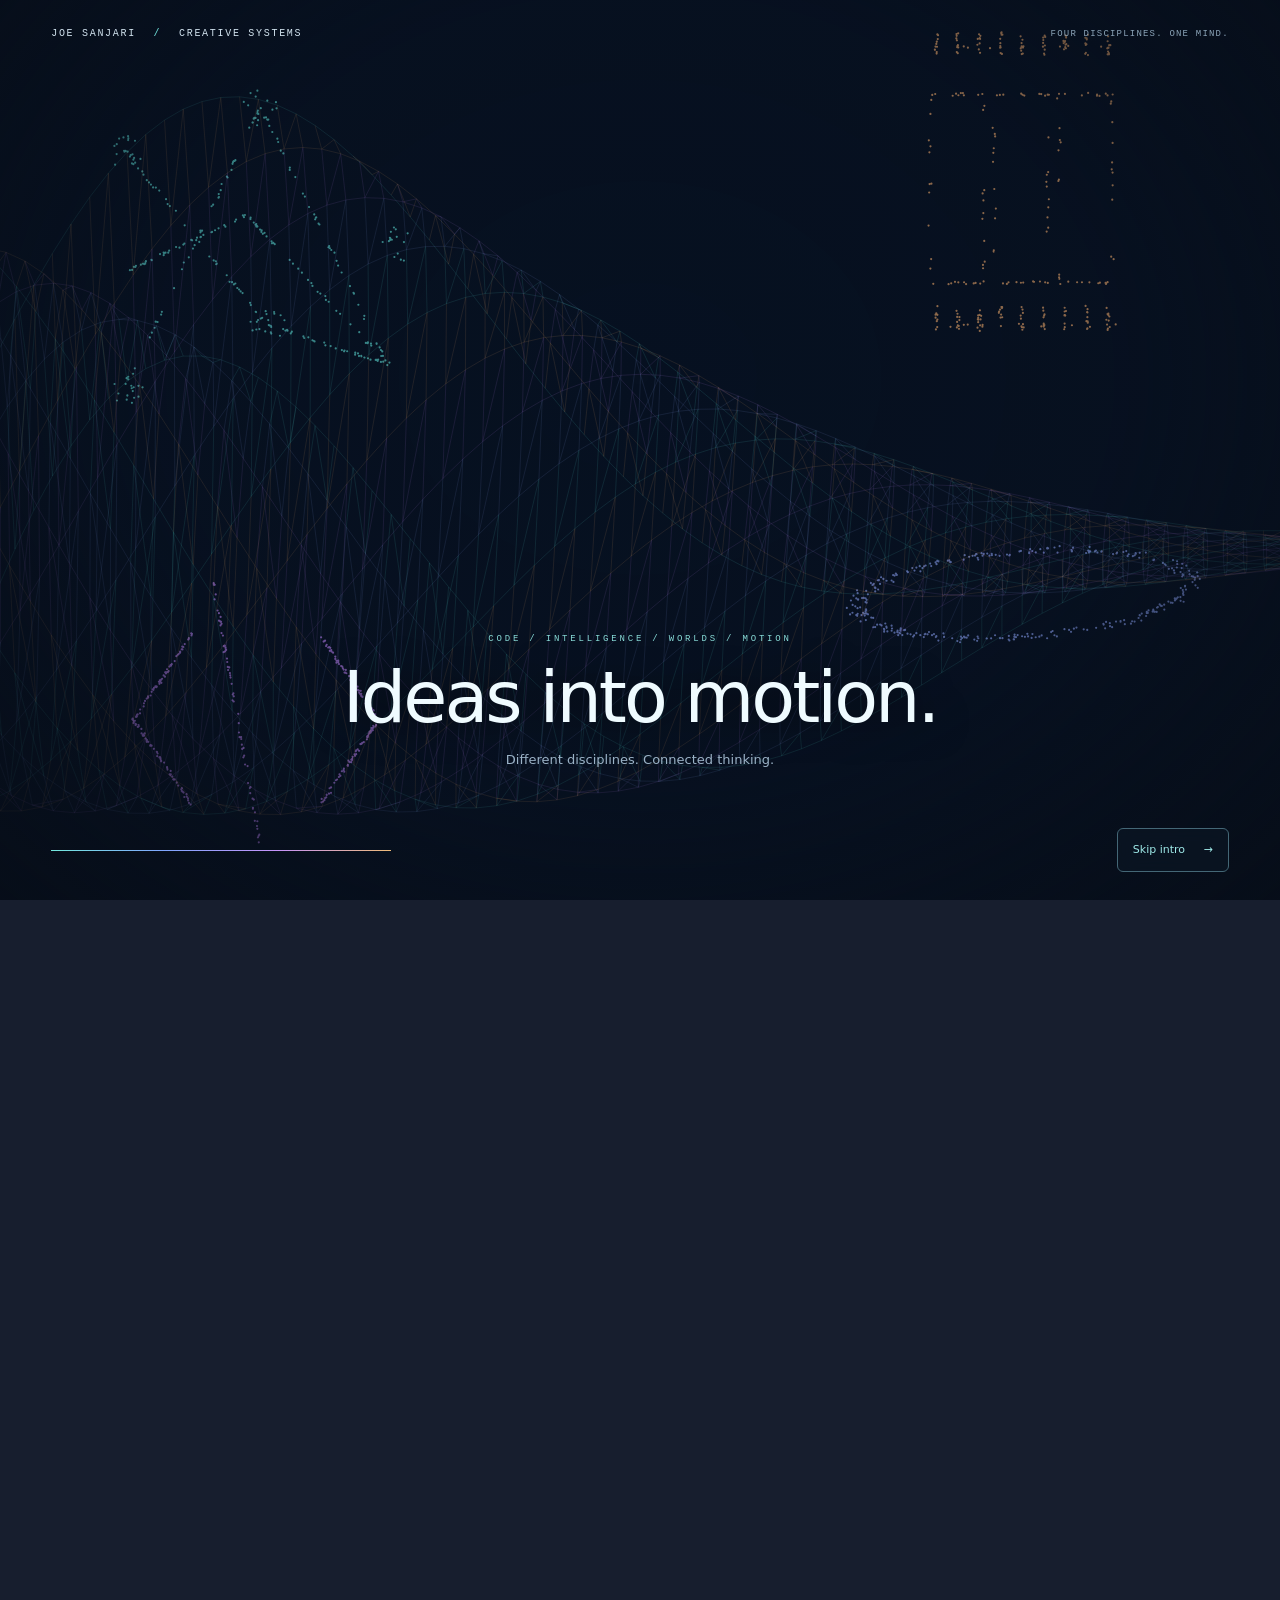
==== commit e06e59b4: "Expand Spot It PvP to six players with paste-to-join invites" ====
--- a/index.html
+++ b/index.html
@@ -9,7 +9,7 @@
 <meta name="description" content="Yousef (Joseph) Sanjari, Warsaw. Python development, AI and ML systems, practical problem solving and technical communication. Projects, experience and a general professional CV.">
 <meta name="theme-color" content="#171e2e"><meta property="og:title" content="Joe Sanjari — Python & AI Software Developer"><meta property="og:description" content="Python development, AI systems and clear technical communication. Explore Joe’s work and general professional CV."><meta property="og:type" content="website"><meta property="og:url" content="https://josephsjr96.github.io/contact-card/">
 <link rel="icon" href="data:image/svg+xml,%3Csvg xmlns='http://www.w3.org/2000/svg' viewBox='0 0 64 64'%3E%3Crect width='64' height='64' rx='14' fill='%2317181f'/%3E%3Ctext x='32' y='44' text-anchor='middle' font-family='Arial' font-size='38' fill='%23c5b5ff'%3EJ%3C/text%3E%3C/svg%3E">
-<link rel="stylesheet" href="styles.css?v=20261121-spotit-pvp"><script defer src="waves.js?v=20261107-motion2"></script><script defer src="site-config.js?v=20261121-spotit-pvp"></script><script defer src="app.js?v=20261107-motion2"></script><script defer src="gaby.js?v=20261121-spotit-pvp"></script>
+<link rel="stylesheet" href="styles.css?v=20261121-spotit-pvp6"><script defer src="waves.js?v=20261107-motion2"></script><script defer src="site-config.js?v=20261121-spotit-pvp6"></script><script defer src="app.js?v=20261107-motion2"></script><script defer src="gaby.js?v=20261121-spotit-pvp6"></script>
 </head><body>
 <canvas id="wave-field" aria-hidden="true"></canvas>
 <section id="boot" hidden aria-label="Welcome to Joe’s portfolio">
@@ -59,7 +59,7 @@
 <main id="main" class="container">
 <section class="hero" id="contact" aria-labelledby="intro-heading"><div><p class="eyebrow">Python development · AI systems · Problem solving</p><h1 id="intro-heading">Complex problems.<br><span>Useful software.</span></h1><p class="intro">I&#x27;m Yousef (Joseph) Sanjari, a Python and AI developer in Warsaw. I combine engineering, creativity and practical problem solving to turn ideas into useful, intuitive software.</p><div class="actions"><a class="button primary" href="#work">Explore my work <span aria-hidden="true">→</span></a><a class="button" href="cv.pdf" download="Yousef_Sanjari_CV.pdf">Download CV <span aria-hidden="true">↓</span></a></div></div><aside class="contact-card" aria-label="Contact Joe"><h2>Let's talk</h2><p>For roles, projects or a conversation.</p><a href="mailto:josephsanjari1996@gmail.com">Email Joe</a><a href="https://wa.me/48730504025?text=Hi%20Joe%2C%20I%20saw%20your%20portfolio." target="_blank" rel="noopener noreferrer">WhatsApp ↗</a><a href="https://linkedin.com/in/yousef-sanjari-712947207" target="_blank" rel="noopener noreferrer">LinkedIn ↗</a><a href="https://github.com/Josephsjr96" target="_blank" rel="noopener noreferrer">GitHub ↗</a><p class="location">Warsaw, Poland<br><a href="tel:+48730504025">+48 730 504 025</a></p></aside></section>
 <section class="content-section" aria-labelledby="strengths-heading"><div class="section-head"><div><h2 id="strengths-heading">What I bring</h2><p>Engineering, creativity and clear communication.</p></div></div><div class="strength-grid"><article class="strength"><h3>Creative engineering</h3><p>I bring ideas to life through thoughtful design and reliable engineering.</p></article><article class="strength"><h3>Systems thinking</h3><p>I look at the whole problem and build solutions that work together.</p></article><article class="strength"><h3>Clear technical communication</h3><p>I make complex ideas clear and keep the user’s experience in focus.</p></article></div></section>
-<section class="content-section" id="work" aria-labelledby="work-heading"><div class="section-head"><div><h2 id="work-heading">Selected work</h2><p>Software development, AI systems and visual communication. Each project shows what I built, how I approached the problem and the scope of the results.</p></div></div><div class="project-grid"><article class="project" id="proj-pcr"><p class="kind">Interactive science &amp; risk analysis</p><h3>VESPER PCR Laboratory</h3><p>A working browser laboratory for loading DNA sequences, exploring simulated PCR/qPCR signals and asking Cooper to operate the lab and explain checked results.</p><p class="note">Imports single-record FASTA or DNA text · Educational simulation; specialist evaluation pending.</p><ul class="tags" aria-label="Technologies and skills"><li>JavaScript</li><li>DNA / FASTA</li><li>Simulation</li><li>Risk analysis</li></ul><a href="samples/pcr/">Open live laboratory <span aria-hidden="true">→</span></a></article><article class="project" id="proj-mlops"><p class="kind">Dashboards &amp; model monitoring</p><h3>Research ML Platform</h3><p>A Streamlit dashboard and Python services for tracking model versions, evaluation results and canary deployments.</p><p class="note">Research prototype · Local validation is separate from production readiness.</p><ul class="tags" aria-label="Technologies and skills"><li>Python</li><li>SQL/SQLite</li><li>Streamlit</li><li>Prometheus</li></ul><a href="samples/research-ml-platform/">Read the case study <span aria-hidden="true">→</span></a></article><article class="project" id="proj-animation"><p class="kind">Creative production tools</p><h3>Animation Production Workspace</h3><p>Flask workflows for storyboards, shots and schedules, alongside a React/TypeScript/PixiJS scene-editor prototype with undo/redo and validated project import/export.</p><p class="note">Production workspace and editor prototypes · Features and validation scope are documented separately.</p><ul class="tags" aria-label="Technologies and skills"><li>Python</li><li>Flask</li><li>React</li><li>TypeScript</li><li>PixiJS</li></ul><a href="https://github.com/Josephsjr96/Animating-platform" target="_blank" rel="noopener noreferrer">View on GitHub <span aria-hidden="true">↗</span><span class="sr-only"> (opens in a new tab)</span></a></article><article class="project" id="proj-rulebox"><p class="kind">Local developer tools</p><h3>Rulebox</h3><p>A Python and SQLite instruction manager with a browser interface, reviewed file updates, backups and stale-preview checks.</p><ul class="tags" aria-label="Technologies and skills"><li>Python</li><li>SQLite</li><li>JavaScript</li></ul><a href="https://github.com/Josephsjr96/rulebox" target="_blank" rel="noopener noreferrer">View on GitHub <span aria-hidden="true">↗</span><span class="sr-only"> (opens in a new tab)</span></a></article></div><details class="more-projects"><summary>More projects</summary><div class="project-grid"><article class="project" id="proj-simon"><p class="kind">Distributed AI · Team project</p><h3>SIMON</h3><p>Contributed to inference workflows across different hardware, signed output receipts and experiments on AMD MI300X.</p><p class="note">A receipt binds a node to its answer; it does not prove which model executed.</p><ul class="tags" aria-label="Technologies and skills"><li>LLM inference</li><li>Verification</li><li>Performance analysis</li></ul><a href="https://github.com/Josephsjr96/SIMON" target="_blank" rel="noopener noreferrer">View on GitHub <span aria-hidden="true">↗</span><span class="sr-only"> (opens in a new tab)</span></a></article><article class="project" id="proj-data-explorer"><p class="kind">Data analysis &amp; reporting</p><h3>Data Explorer</h3><p>A Python dashboard that cleans movie data and presents genre comparisons, summary statistics and ranked tables.</p><p class="note">Academic project · Real movie titles; simulated ratings and financial data.</p><ul class="tags" aria-label="Technologies and skills"><li>Python</li><li>Pandas</li><li>NumPy</li><li>PySide6</li></ul><a href="samples/data-explorer/">Read the case study <span aria-hidden="true">→</span></a></article><article class="project" id="proj-translator"><p class="kind">NLP evaluation &amp; research</p><h3>Multilingual Poetic Translator</h3><p>A research application comparing Persian, German and Polish translations through model outputs, metrics and structured human ratings.</p><p class="note">Engineering tests establish version integrity; linguistic quality review is separate.</p><ul class="tags" aria-label="Technologies and skills"><li>Python</li><li>NLLB-200</li><li>SQLite</li><li>Human evaluation</li></ul><a href="https://github.com/Josephsjr96/NLP-project-Multilanguage-poetic-translator" target="_blank" rel="noopener noreferrer">View on GitHub <span aria-hidden="true">↗</span><span class="sr-only"> (opens in a new tab)</span></a></article><article class="project" id="proj-videos"><p class="kind">Visual communication</p><h3>Technical Explainer Videos</h3><p>Created motion-graphics explainers for MLOps, SIMON and AI Behavior Lab, using animated diagrams, metric panels and captions to explain technical workflows.</p><p class="note">Watch SIMON, Canary MLOps and Water Tank in Project Films.</p><ul class="tags" aria-label="Technologies and skills"><li>Data storytelling</li><li>Motion graphics</li><li>Technical communication</li></ul><a href="#films">Watch project films <span aria-hidden="true">→</span></a></article><article class="project" id="proj-polish"><p class="kind">Language learning</p><h3>Polish A1</h3><p>An offline-capable learning app with everyday dialogues, grammar notes, pronunciation and quizzes.</p><ul class="tags" aria-label="Technologies and skills"><li>JavaScript</li><li>PWA</li><li>Education</li></ul><a href="https://github.com/Josephsjr96/PolishA1-app" target="_blank" rel="noopener noreferrer">View on GitHub <span aria-hidden="true">↗</span><span class="sr-only"> (opens in a new tab)</span></a></article></div></details><section class="game-design" id="game-design" aria-labelledby="game-design-heading"><div class="game-section-head"><div><p class="eyebrow">Interactive experiences</p><h3 id="game-design-heading">Game design</h3></div><p>Where systems, visual storytelling and player experience meet.</p></div><article class="game-project spot-it-project" id="proj-spot-it" aria-labelledby="spot-it-heading"><div class="game-feature-grid"><div class="game-copy"><p class="kind">Browser game · Visual matching</p><h4 id="spot-it-heading">Spot It!</h4><p>Find the one shared object before the AI or a friend does. Ten objects per card, 32 illustrated symbols and a race to 20 matches. Create a named two-player room and share its invite link.</p><ul class="tags" aria-label="Game technologies and skills"><li>JavaScript</li><li>SVG</li><li>Canvas particles</li><li>Realtime PvP</li></ul><div class="actions"><a class="button primary" href="samples/spot-it/">Play Spot It <span aria-hidden="true">→</span></a></div><p class="game-role"><strong>My role</strong>Game mechanics, interface design, illustrated objects and particle animation.</p></div><figure class="game-hero-image"><a href="samples/spot-it/" aria-label="Play Spot It"><img src="media/spot-it/gameplay.webp" width="1200" height="900" loading="lazy" decoding="async" alt="Spot It gameplay with three glowing circular cards, ten illustrated objects on each card, player and AI scores, and floating object-shaped particles."></a><figcaption>Playable in your browser · Drag, tap or use the keyboard</figcaption></figure></div></article><article class="game-project" id="proj-space-duel" aria-labelledby="space-duel-heading"><div class="game-feature-grid"><div class="game-copy"><p class="kind">Independent game project · Desktop arcade</p><h4 id="space-duel-heading">Space Ship Duel</h4><p class="game-tagline">One pilot. Six worlds.<br>A reason to keep flying.</p><p>A Python/Pygame space shooter that connects responsive combat, weapon progression and a six-world frontier journey. Built around readable action, a cinematic opening and clear objectives between encounters.</p><ul class="tags" aria-label="Game technologies and skills"><li>Python</li><li>Pygame CE</li><li>Game design</li><li>Procedural VFX</li></ul><div class="actions"><a class="button primary" href="samples/space-duel/">Read the case study <span aria-hidden="true">→</span></a></div><p class="game-role"><strong>My role</strong>Gameplay programming, interface design, visual direction and testing.</p></div><figure class="game-hero-image"><a href="media/space-duel/combat.webp" target="_blank" rel="noopener noreferrer" aria-label="Open full-size Space Ship Duel combat screenshot (opens in a new tab)"><img src="media/space-duel/combat.webp" width="1024" height="768" loading="lazy" decoding="async" alt="Space Ship Duel in play: a blue interceptor faces three enemy ships above Aurelia, with weapons, hull and sector progress in the HUD."></a><figcaption>Actual Pygame render · Aurelia orbital combat</figcaption></figure></div><div class="game-principles"><div><h5>Combat with clarity</h5><p>Staggered enemy arrivals, separated flight lanes, shields and readable weapon effects keep the action understandable.</p></div><div><h5>A connected player journey</h5><p>A cinematic prologue, mission briefings and five-wave sectors turn isolated fights into a journey across the frontier.</p></div><div><h5>Art that serves the game</h5><p>Distinct generated planets, darkened backdrops and cached visual effects give each world an identity while preserving combat contrast.</p></div></div><div class="game-gallery" aria-label="Space Ship Duel screenshot gallery"><figure><a href="media/space-duel/world-route.webp" target="_blank" rel="noopener noreferrer" aria-label="Open full-size screenshot: The journey (opens in a new tab)"><img src="media/space-duel/world-route.webp" width="1024" height="768" loading="lazy" decoding="async" alt="Six detailed planets connected by the frontier route on the game’s star map."></a><figcaption><strong>The journey</strong><span>Six worlds give the arcade loop a sense of place.</span></figcaption></figure><figure><a href="media/space-duel/helios-briefing.webp" target="_blank" rel="noopener noreferrer" aria-label="Open full-size screenshot: The arrival (opens in a new tab)"><img src="media/space-duel/helios-briefing.webp" width="1024" height="768" loading="lazy" decoding="async" alt="Helios, a red volcanic planet, beside its mission objective and route progress."></a><figcaption><strong>The arrival</strong><span>A destination and an objective before the first shot.</span></figcaption></figure><figure><a href="media/space-duel/sector-clear.webp" target="_blank" rel="noopener noreferrer" aria-label="Open full-size screenshot: The payoff (opens in a new tab)"><img src="media/space-duel/sector-clear.webp" width="1024" height="768" loading="lazy" decoding="async" alt="Aurelia sector completion panel showing score, hull integrity and the approach to Khepri."></a><figcaption><strong>The payoff</strong><span>A clear debrief connects victory to the next world.</span></figcaption></figure></div><p class="game-art-note">Screenshots captured from the game. Planet and nebula artwork created with AI-assisted generation; gameplay effects and interfaces rendered in Pygame.</p></article></section></section>
+<section class="content-section" id="work" aria-labelledby="work-heading"><div class="section-head"><div><h2 id="work-heading">Selected work</h2><p>Software development, AI systems and visual communication. Each project shows what I built, how I approached the problem and the scope of the results.</p></div></div><div class="project-grid"><article class="project" id="proj-pcr"><p class="kind">Interactive science &amp; risk analysis</p><h3>VESPER PCR Laboratory</h3><p>A working browser laboratory for loading DNA sequences, exploring simulated PCR/qPCR signals and asking Cooper to operate the lab and explain checked results.</p><p class="note">Imports single-record FASTA or DNA text · Educational simulation; specialist evaluation pending.</p><ul class="tags" aria-label="Technologies and skills"><li>JavaScript</li><li>DNA / FASTA</li><li>Simulation</li><li>Risk analysis</li></ul><a href="samples/pcr/">Open live laboratory <span aria-hidden="true">→</span></a></article><article class="project" id="proj-mlops"><p class="kind">Dashboards &amp; model monitoring</p><h3>Research ML Platform</h3><p>A Streamlit dashboard and Python services for tracking model versions, evaluation results and canary deployments.</p><p class="note">Research prototype · Local validation is separate from production readiness.</p><ul class="tags" aria-label="Technologies and skills"><li>Python</li><li>SQL/SQLite</li><li>Streamlit</li><li>Prometheus</li></ul><a href="samples/research-ml-platform/">Read the case study <span aria-hidden="true">→</span></a></article><article class="project" id="proj-animation"><p class="kind">Creative production tools</p><h3>Animation Production Workspace</h3><p>Flask workflows for storyboards, shots and schedules, alongside a React/TypeScript/PixiJS scene-editor prototype with undo/redo and validated project import/export.</p><p class="note">Production workspace and editor prototypes · Features and validation scope are documented separately.</p><ul class="tags" aria-label="Technologies and skills"><li>Python</li><li>Flask</li><li>React</li><li>TypeScript</li><li>PixiJS</li></ul><a href="https://github.com/Josephsjr96/Animating-platform" target="_blank" rel="noopener noreferrer">View on GitHub <span aria-hidden="true">↗</span><span class="sr-only"> (opens in a new tab)</span></a></article><article class="project" id="proj-rulebox"><p class="kind">Local developer tools</p><h3>Rulebox</h3><p>A Python and SQLite instruction manager with a browser interface, reviewed file updates, backups and stale-preview checks.</p><ul class="tags" aria-label="Technologies and skills"><li>Python</li><li>SQLite</li><li>JavaScript</li></ul><a href="https://github.com/Josephsjr96/rulebox" target="_blank" rel="noopener noreferrer">View on GitHub <span aria-hidden="true">↗</span><span class="sr-only"> (opens in a new tab)</span></a></article></div><details class="more-projects"><summary>More projects</summary><div class="project-grid"><article class="project" id="proj-simon"><p class="kind">Distributed AI · Team project</p><h3>SIMON</h3><p>Contributed to inference workflows across different hardware, signed output receipts and experiments on AMD MI300X.</p><p class="note">A receipt binds a node to its answer; it does not prove which model executed.</p><ul class="tags" aria-label="Technologies and skills"><li>LLM inference</li><li>Verification</li><li>Performance analysis</li></ul><a href="https://github.com/Josephsjr96/SIMON" target="_blank" rel="noopener noreferrer">View on GitHub <span aria-hidden="true">↗</span><span class="sr-only"> (opens in a new tab)</span></a></article><article class="project" id="proj-data-explorer"><p class="kind">Data analysis &amp; reporting</p><h3>Data Explorer</h3><p>A Python dashboard that cleans movie data and presents genre comparisons, summary statistics and ranked tables.</p><p class="note">Academic project · Real movie titles; simulated ratings and financial data.</p><ul class="tags" aria-label="Technologies and skills"><li>Python</li><li>Pandas</li><li>NumPy</li><li>PySide6</li></ul><a href="samples/data-explorer/">Read the case study <span aria-hidden="true">→</span></a></article><article class="project" id="proj-translator"><p class="kind">NLP evaluation &amp; research</p><h3>Multilingual Poetic Translator</h3><p>A research application comparing Persian, German and Polish translations through model outputs, metrics and structured human ratings.</p><p class="note">Engineering tests establish version integrity; linguistic quality review is separate.</p><ul class="tags" aria-label="Technologies and skills"><li>Python</li><li>NLLB-200</li><li>SQLite</li><li>Human evaluation</li></ul><a href="https://github.com/Josephsjr96/NLP-project-Multilanguage-poetic-translator" target="_blank" rel="noopener noreferrer">View on GitHub <span aria-hidden="true">↗</span><span class="sr-only"> (opens in a new tab)</span></a></article><article class="project" id="proj-videos"><p class="kind">Visual communication</p><h3>Technical Explainer Videos</h3><p>Created motion-graphics explainers for MLOps, SIMON and AI Behavior Lab, using animated diagrams, metric panels and captions to explain technical workflows.</p><p class="note">Watch SIMON, Canary MLOps and Water Tank in Project Films.</p><ul class="tags" aria-label="Technologies and skills"><li>Data storytelling</li><li>Motion graphics</li><li>Technical communication</li></ul><a href="#films">Watch project films <span aria-hidden="true">→</span></a></article><article class="project" id="proj-polish"><p class="kind">Language learning</p><h3>Polish A1</h3><p>An offline-capable learning app with everyday dialogues, grammar notes, pronunciation and quizzes.</p><ul class="tags" aria-label="Technologies and skills"><li>JavaScript</li><li>PWA</li><li>Education</li></ul><a href="https://github.com/Josephsjr96/PolishA1-app" target="_blank" rel="noopener noreferrer">View on GitHub <span aria-hidden="true">↗</span><span class="sr-only"> (opens in a new tab)</span></a></article></div></details><section class="game-design" id="game-design" aria-labelledby="game-design-heading"><div class="game-section-head"><div><p class="eyebrow">Interactive experiences</p><h3 id="game-design-heading">Game design</h3></div><p>Where systems, visual storytelling and player experience meet.</p></div><article class="game-project spot-it-project" id="proj-spot-it" aria-labelledby="spot-it-heading"><div class="game-feature-grid"><div class="game-copy"><p class="kind">Browser game · Visual matching</p><h4 id="spot-it-heading">Spot It!</h4><p>Find the one shared object before the AI or a friend does. Ten objects per card, 32 illustrated symbols and a race to 20 matches. Create a named PvP room for 2–6 players, or paste an invite link to join.</p><ul class="tags" aria-label="Game technologies and skills"><li>JavaScript</li><li>SVG</li><li>Canvas particles</li><li>Realtime PvP</li></ul><div class="actions"><a class="button primary" href="samples/spot-it/">Play Spot It <span aria-hidden="true">→</span></a></div><p class="game-role"><strong>My role</strong>Game mechanics, interface design, illustrated objects and particle animation.</p></div><figure class="game-hero-image"><a href="samples/spot-it/" aria-label="Play Spot It"><img src="media/spot-it/gameplay.webp" width="1200" height="900" loading="lazy" decoding="async" alt="Spot It gameplay with three glowing circular cards, ten illustrated objects on each card, player and AI scores, and floating object-shaped particles."></a><figcaption>Playable in your browser · Drag, tap or use the keyboard</figcaption></figure></div></article><article class="game-project" id="proj-space-duel" aria-labelledby="space-duel-heading"><div class="game-feature-grid"><div class="game-copy"><p class="kind">Independent game project · Desktop arcade</p><h4 id="space-duel-heading">Space Ship Duel</h4><p class="game-tagline">One pilot. Six worlds.<br>A reason to keep flying.</p><p>A Python/Pygame space shooter that connects responsive combat, weapon progression and a six-world frontier journey. Built around readable action, a cinematic opening and clear objectives between encounters.</p><ul class="tags" aria-label="Game technologies and skills"><li>Python</li><li>Pygame CE</li><li>Game design</li><li>Procedural VFX</li></ul><div class="actions"><a class="button primary" href="samples/space-duel/">Read the case study <span aria-hidden="true">→</span></a></div><p class="game-role"><strong>My role</strong>Gameplay programming, interface design, visual direction and testing.</p></div><figure class="game-hero-image"><a href="media/space-duel/combat.webp" target="_blank" rel="noopener noreferrer" aria-label="Open full-size Space Ship Duel combat screenshot (opens in a new tab)"><img src="media/space-duel/combat.webp" width="1024" height="768" loading="lazy" decoding="async" alt="Space Ship Duel in play: a blue interceptor faces three enemy ships above Aurelia, with weapons, hull and sector progress in the HUD."></a><figcaption>Actual Pygame render · Aurelia orbital combat</figcaption></figure></div><div class="game-principles"><div><h5>Combat with clarity</h5><p>Staggered enemy arrivals, separated flight lanes, shields and readable weapon effects keep the action understandable.</p></div><div><h5>A connected player journey</h5><p>A cinematic prologue, mission briefings and five-wave sectors turn isolated fights into a journey across the frontier.</p></div><div><h5>Art that serves the game</h5><p>Distinct generated planets, darkened backdrops and cached visual effects give each world an identity while preserving combat contrast.</p></div></div><div class="game-gallery" aria-label="Space Ship Duel screenshot gallery"><figure><a href="media/space-duel/world-route.webp" target="_blank" rel="noopener noreferrer" aria-label="Open full-size screenshot: The journey (opens in a new tab)"><img src="media/space-duel/world-route.webp" width="1024" height="768" loading="lazy" decoding="async" alt="Six detailed planets connected by the frontier route on the game’s star map."></a><figcaption><strong>The journey</strong><span>Six worlds give the arcade loop a sense of place.</span></figcaption></figure><figure><a href="media/space-duel/helios-briefing.webp" target="_blank" rel="noopener noreferrer" aria-label="Open full-size screenshot: The arrival (opens in a new tab)"><img src="media/space-duel/helios-briefing.webp" width="1024" height="768" loading="lazy" decoding="async" alt="Helios, a red volcanic planet, beside its mission objective and route progress."></a><figcaption><strong>The arrival</strong><span>A destination and an objective before the first shot.</span></figcaption></figure><figure><a href="media/space-duel/sector-clear.webp" target="_blank" rel="noopener noreferrer" aria-label="Open full-size screenshot: The payoff (opens in a new tab)"><img src="media/space-duel/sector-clear.webp" width="1024" height="768" loading="lazy" decoding="async" alt="Aurelia sector completion panel showing score, hull integrity and the approach to Khepri."></a><figcaption><strong>The payoff</strong><span>A clear debrief connects victory to the next world.</span></figcaption></figure></div><p class="game-art-note">Screenshots captured from the game. Planet and nebula artwork created with AI-assisted generation; gameplay effects and interfaces rendered in Pygame.</p></article></section></section>
 <section class="content-section" id="films" aria-labelledby="films-heading"><div class="section-head"><div><h2 id="films-heading">Project Films</h2><p>Short visual stories about the systems I build. Choose a film to play; sound starts only when you press play.</p></div></div><div class="film-grid"><article class="film" id="film-simon"><div class="film-meta"><span>Distributed AI inference</span><span>4:28</span></div><h3>SIMON</h3><p>A visual walkthrough of peer-to-peer inference, signed output receipts, hardware comparisons and the limits of verification.</p><video controls playsinline preload="none" poster="media/simon.jpg" aria-label="SIMON project film" aria-describedby="film-note-simon"><source src="media/simon.mp4" type="video/mp4">Your browser does not support embedded video. <a href="media/simon.mp4">Open the MP4</a>.</video><p class="film-note" id="film-note-simon">Team research project · Video created to explain the system and recorded experiments.</p><div class="film-bottom"><details><summary>Video summary</summary><p>Explains how jobs move between clients and nodes, how signed receipts bind outputs, and what performance experiments show. Distinguishes output integrity from proof of model execution.</p></details><a href="media/simon.mp4" download>Download MP4 · 8.6 MB</a></div></article><article class="film" id="film-mlops"><div class="film-meta"><span>Model deployment &amp; monitoring</span><span>0:54</span></div><h3>Canary MLOps</h3><p>An animated explanation of model registration, canary traffic, monitoring and promotion or rollback.</p><video controls playsinline preload="none" poster="media/mlops.jpg" aria-label="Canary MLOps project film" aria-describedby="film-note-mlops"><source src="media/mlops.mp4" type="video/mp4">Your browser does not support embedded video. <a href="media/mlops.mp4">Open the MP4</a>.</video><p class="film-note" id="film-note-mlops">Architecture explainer · Illustrative metric panels are not production performance evidence.</p><div class="film-bottom"><details><summary>Video summary</summary><p>Follows a model through registration and limited candidate traffic, shows monitoring panels, and explains when a deployment can be promoted or rolled back.</p></details><a href="media/mlops.mp4" download>Download MP4 · 9.6 MB</a></div></article><article class="film" id="film-water-tank"><div class="film-meta"><span>Control systems &amp; safety design</span><span>1:00</span></div><h3>Water Tank</h3><p>A motion-graphics presentation of water-level control, failure scenarios and an independent shutdown proposal.</p><video controls playsinline preload="none" poster="media/water-tank.jpg" aria-label="Water Tank project film" aria-describedby="film-note-water-tank"><source src="media/water-tank.mp4" type="video/mp4">Your browser does not support embedded video. <a href="media/water-tank.mp4">Open the MP4</a>.</video><p class="film-note" id="film-note-water-tank">Classroom design proposal · Thresholds and stopping tests are proposed, not measured results.</p><div class="film-bottom"><details><summary>Video summary</summary><p>Shows normal pump hysteresis, sensor and pump failure scenarios, an independent high-level trip, and a proposed stopping test with residual overflow risks.</p></details><a href="media/water-tank.mp4" download>Download MP4 · 3.3 MB</a></div></article></div></section>
 <section class="content-section" id="cv" aria-labelledby="cv-heading"><div class="section-head"><div><h2 id="cv-heading">Curriculum vitae</h2><p>Python &amp; AI Software Developer</p></div></div><div class="cv-layout"><aside class="cv-sidebar"><h3>Yousef (Joseph) Sanjari</h3><p>Python, AI systems and practical problem solving.<br>Warsaw, Poland</p><a class="button primary" id="cv-download" href="cv.pdf" download="Yousef_Sanjari_CV.pdf">Download CV <span aria-hidden="true">↓</span></a><small>PDF · One A4 page · Updated November 2026</small></aside><div class="cv-body"><h2 class="print-title" hidden>Yousef (Joseph) Sanjari</h2><h3>Professional Summary</h3><p class="p">Python and AI developer who turns complex technical problems into usable software. Builds APIs, model evaluation tools and interactive applications, drawing on machine learning experience and hands-on IT support. Combines careful troubleshooting and reproducible testing with clear technical communication, from dashboards to visual explainers.</p><h3>Core Skills</h3><p class="skill">Software development: Python, FastAPI, Flask, REST APIs, SQL/SQLite, JavaScript, TypeScript, React</p><p class="skill">AI &amp; data: PyTorch, Transformers, LLM integration, LoRA/PEFT, Pandas, NumPy, model evaluation</p><p class="skill">Engineering practice: Linux, Git, Docker, pytest, HTTP integration testing, monitoring and technical documentation</p><h3>Professional Experience</h3><h4>Machine Learning Developer | NoyanGames | 2025–2026</h4><ul><li>Built player segmentation and classification workflows using gameplay, social and transaction signals; explored LLM-powered personalization and reinforcement-learning-driven event selection.</li></ul><h4>Freelance Software Developer | June 2024–Present</h4><ul><li>Developed Python APIs, interactive interfaces and AI-integrated prototypes for model evaluation, developer tooling and creative production workflows.</li></ul><h4>IT Support | Iran Rahjoo Co., Ahwaz | September 2020–October 2022</h4><ul><li>Diagnosed hardware, software and network faults; coordinated vendors and trained staff, explaining technical solutions to people with different levels of experience.</li></ul><h3>Selected Engineering Projects</h3><h4>Research ML Platform &amp; Multilingual Evaluation | Python, FastAPI, SQLite</h4><ul><li>Built model registration, canary routing, promotion, rollback and artifact verification, with a Streamlit monitoring dashboard. Recorded real NLLB inference across six translation directions; kept linguistic quality review separate from engineering validation.</li></ul><h4>Animation Production Platform / NUVREN Studio | Flask, React, TypeScript, PixiJS</h4><ul><li>Built shot, storyboard and scheduling workflows and a scene editor with undo/redo, validated JSON import/export and standalone HTML export. Combined backend workflows with interactive visual tools.</li></ul><h4>Rulebox | Python, SQLite, JavaScript</h4><ul><li>Built a local instruction manager with reviewed file updates, backups and stale-preview checks; added automated tests and GitHub Actions. Implemented optional local LoRA training and inference tooling.</li></ul><h4>SIMON — Distributed AI Inference | Team Project</h4><ul><li>Contributed to heterogeneous inference workflows, signed output receipts and AMD MI300X experiments; documented what the verification could and could not establish.</li></ul><h3>Technical Communication</h3><p class="p">Created motion-graphics explainers for MLOps, SIMON and AI Behavior Lab using animated system diagrams, metric panels and captions. Built data-analysis dashboards that turn raw records into charts, comparisons and readable summaries.</p><h3>Education</h3><p class="edu">M.Eng. Computer Engineering — Applied Data Science &amp; AI | Vistula University, Warsaw | 2026–expected 2028</p><p class="edu">B.A. Computer Software Engineering | Jahrom University | 2021–2024</p><p class="edu">Associate Degree, IT | University of Applied Sciences and Technology | 2016–2019</p><h3>Languages &amp; Certifications</h3><p class="p">English C1 | Persian &amp; Arabic (native) | German A2 | Polish A1</p><p class="p">CompTIA A+ (2023) | TCP/IP, EDSO (2022) | Hardware Repair (2019)</p></div></div></section>
 </main><footer class="site-footer"><div class="container footer-inner"><span>Yousef (Joseph) Sanjari · Warsaw</span><div class="footer-links"><button id="replay-intro" type="button" hidden>Replay intro</button><button id="motion-toggle" type="button" aria-pressed="false" hidden>Pause waves</button><a href="mailto:josephsanjari1996@gmail.com">Email</a><a href="https://github.com/Josephsjr96" target="_blank" rel="noopener noreferrer">GitHub ↗</a><a href="cv.pdf" download="Yousef_Sanjari_CV.pdf">Download CV</a></div></div></footer>
